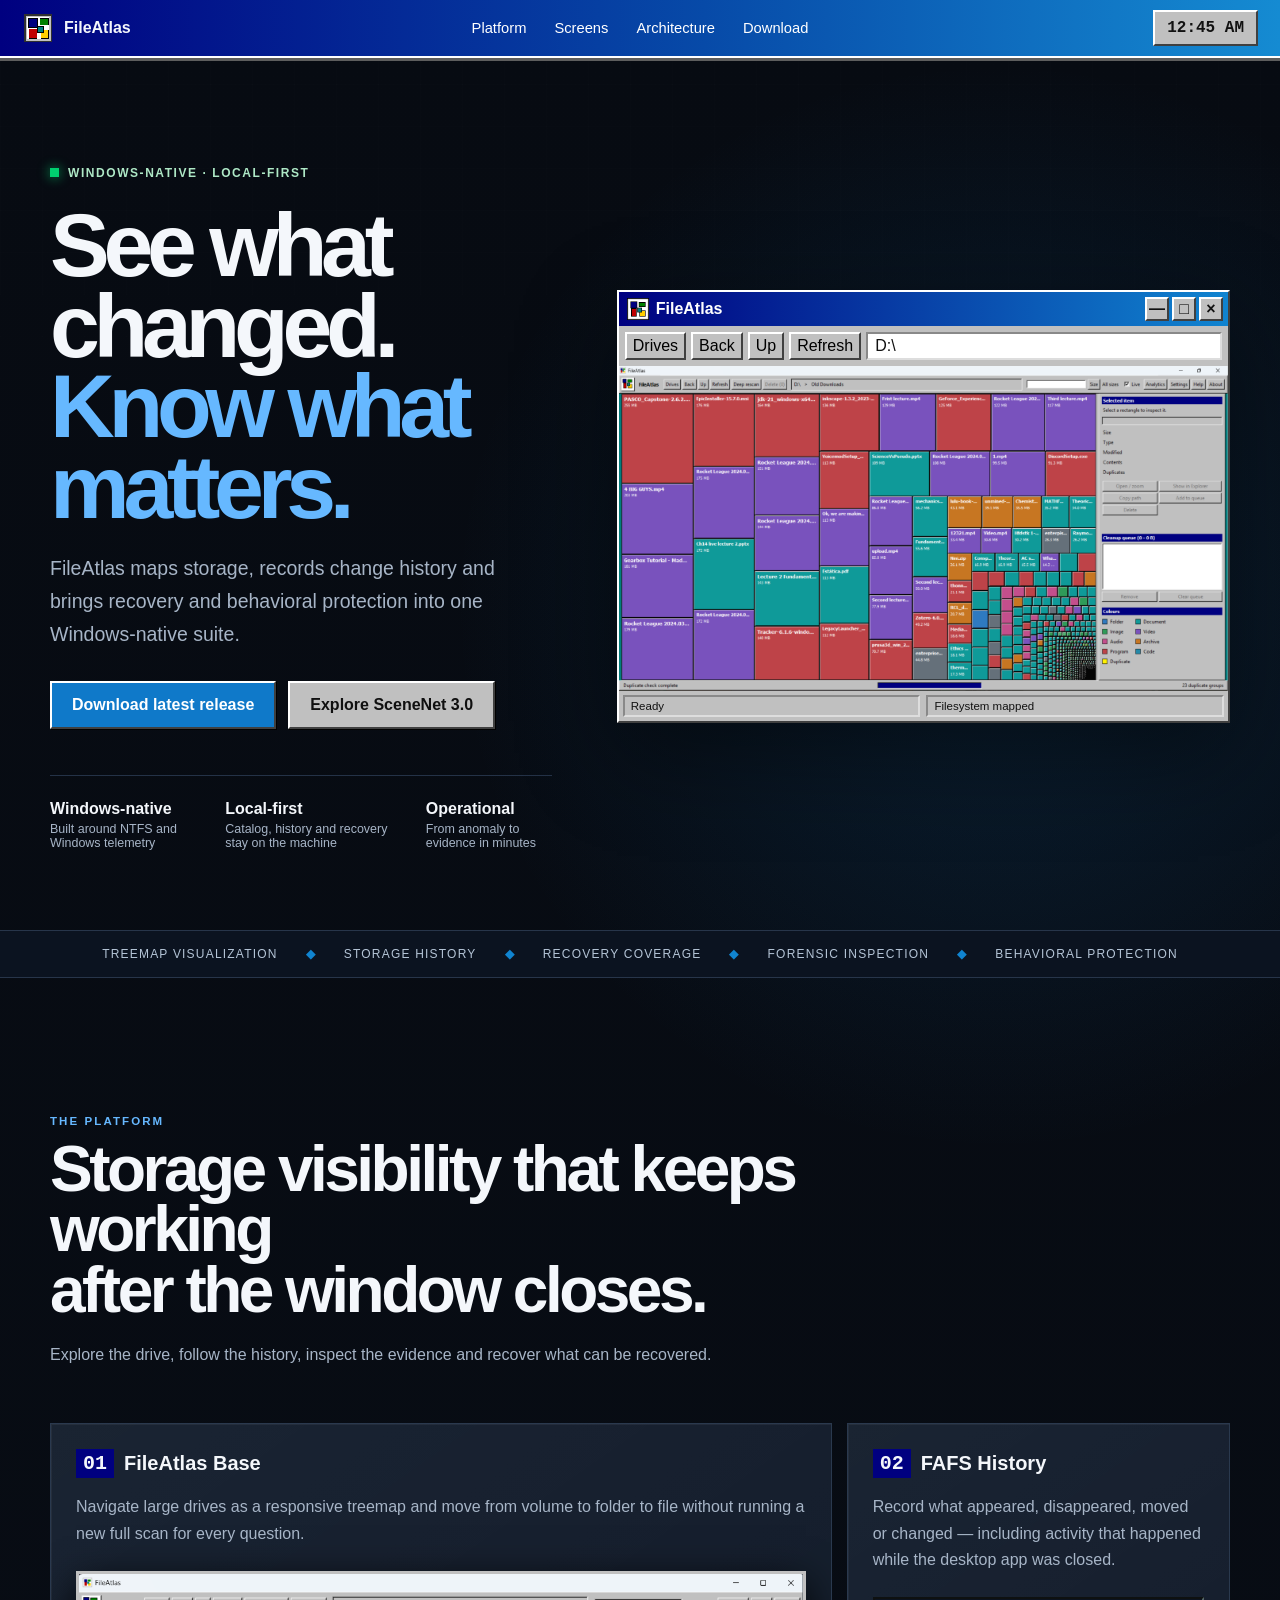
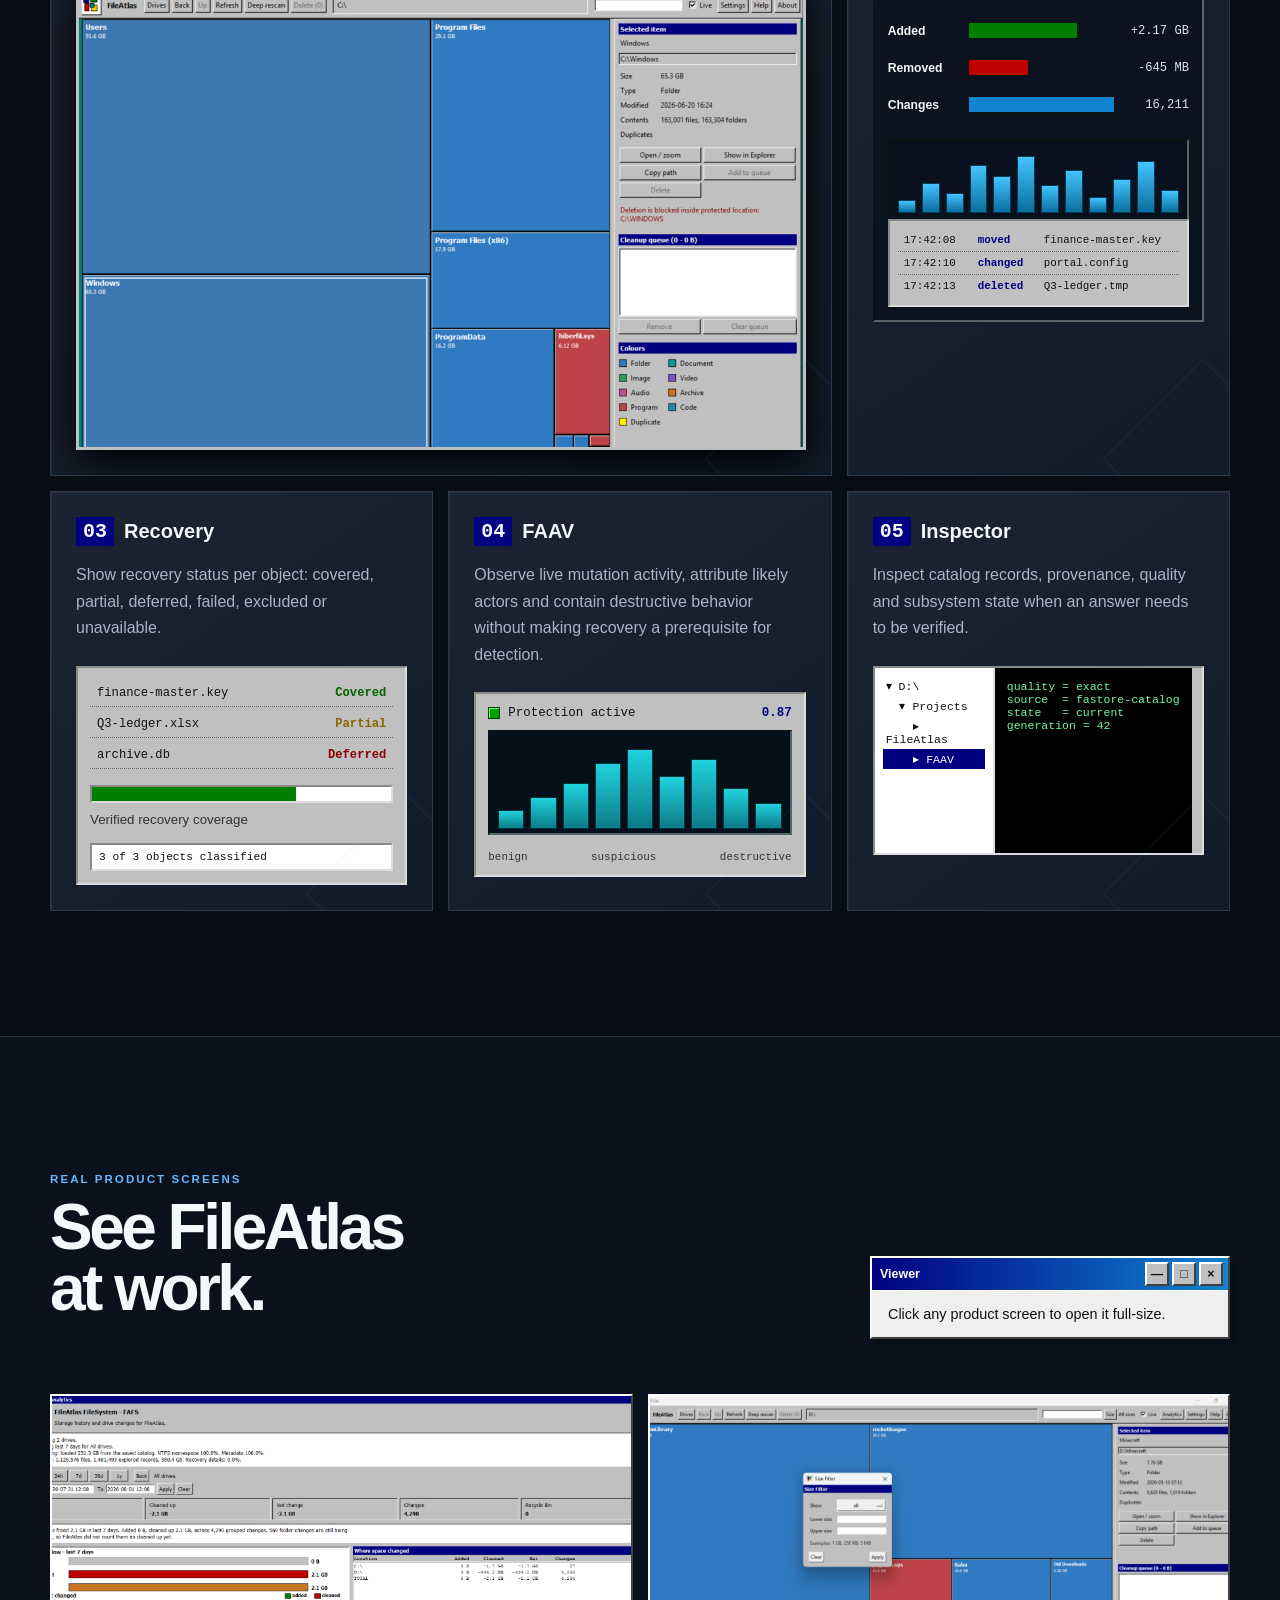
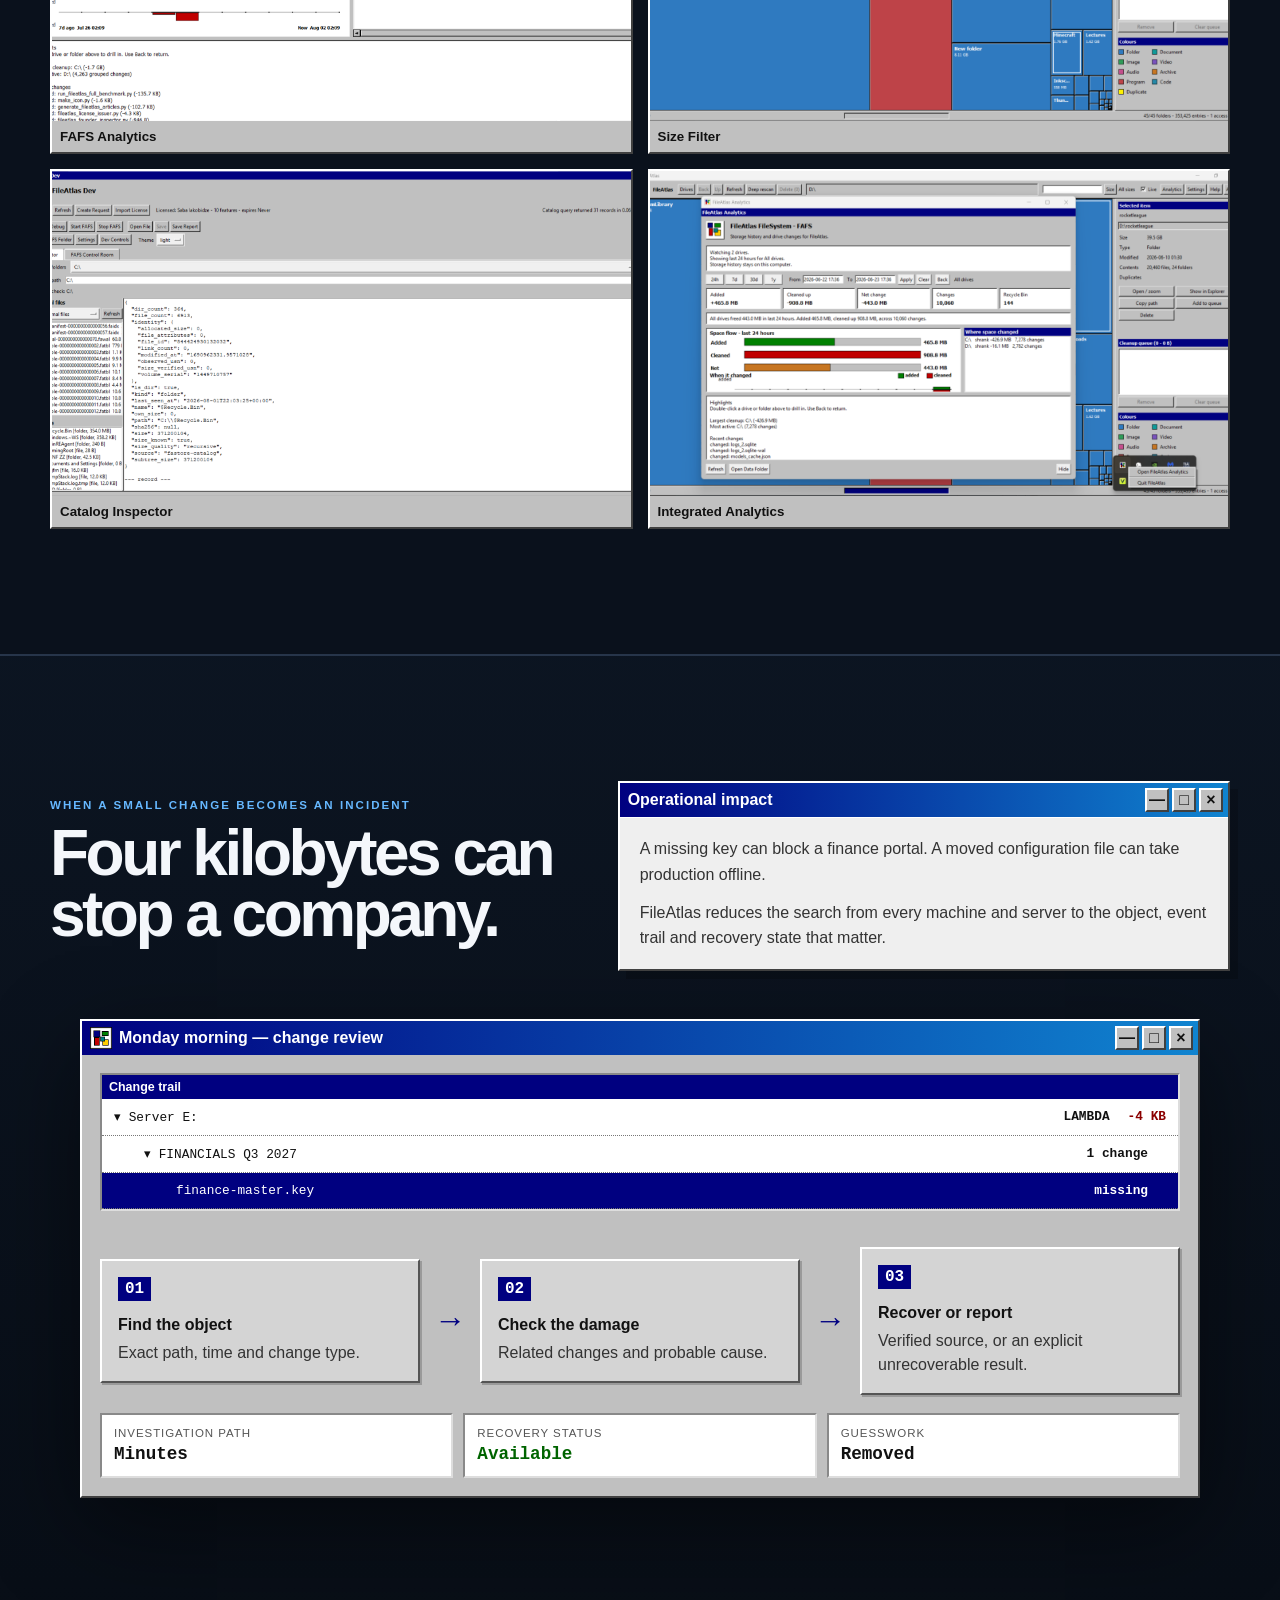
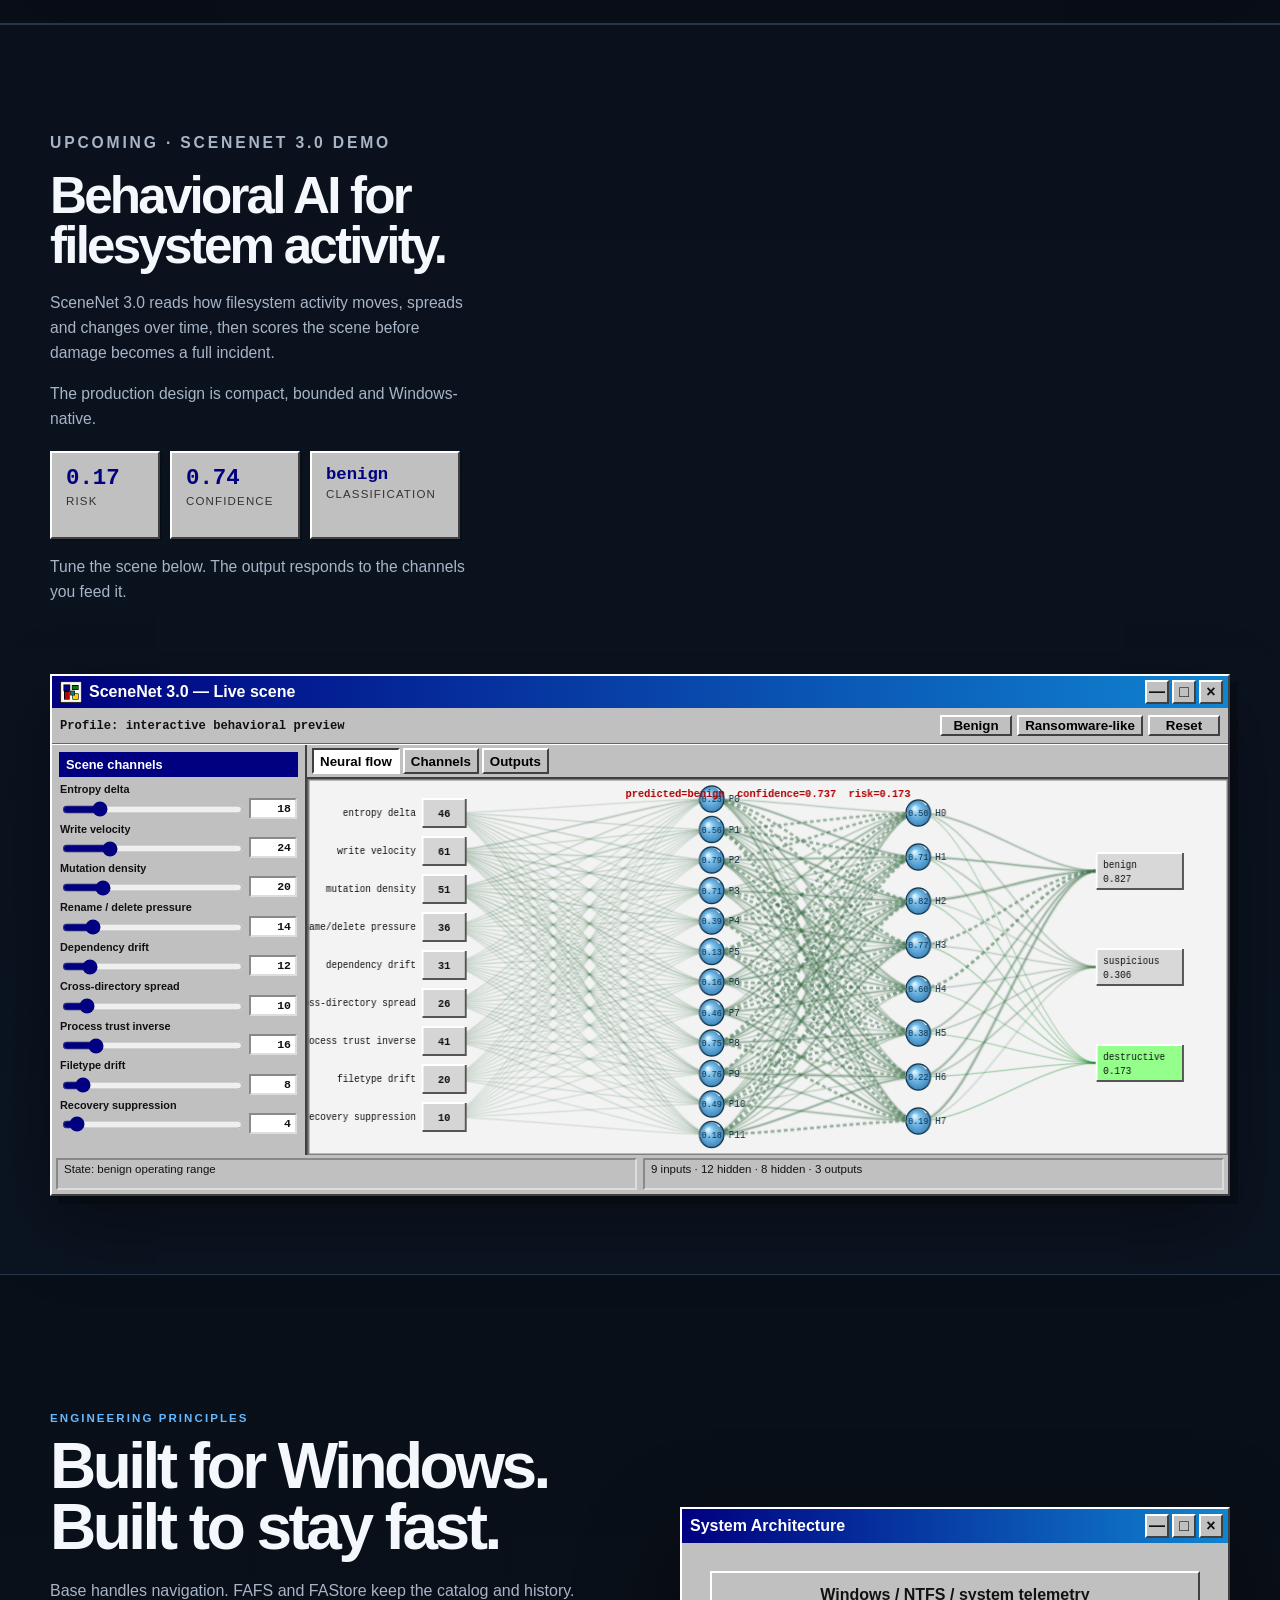
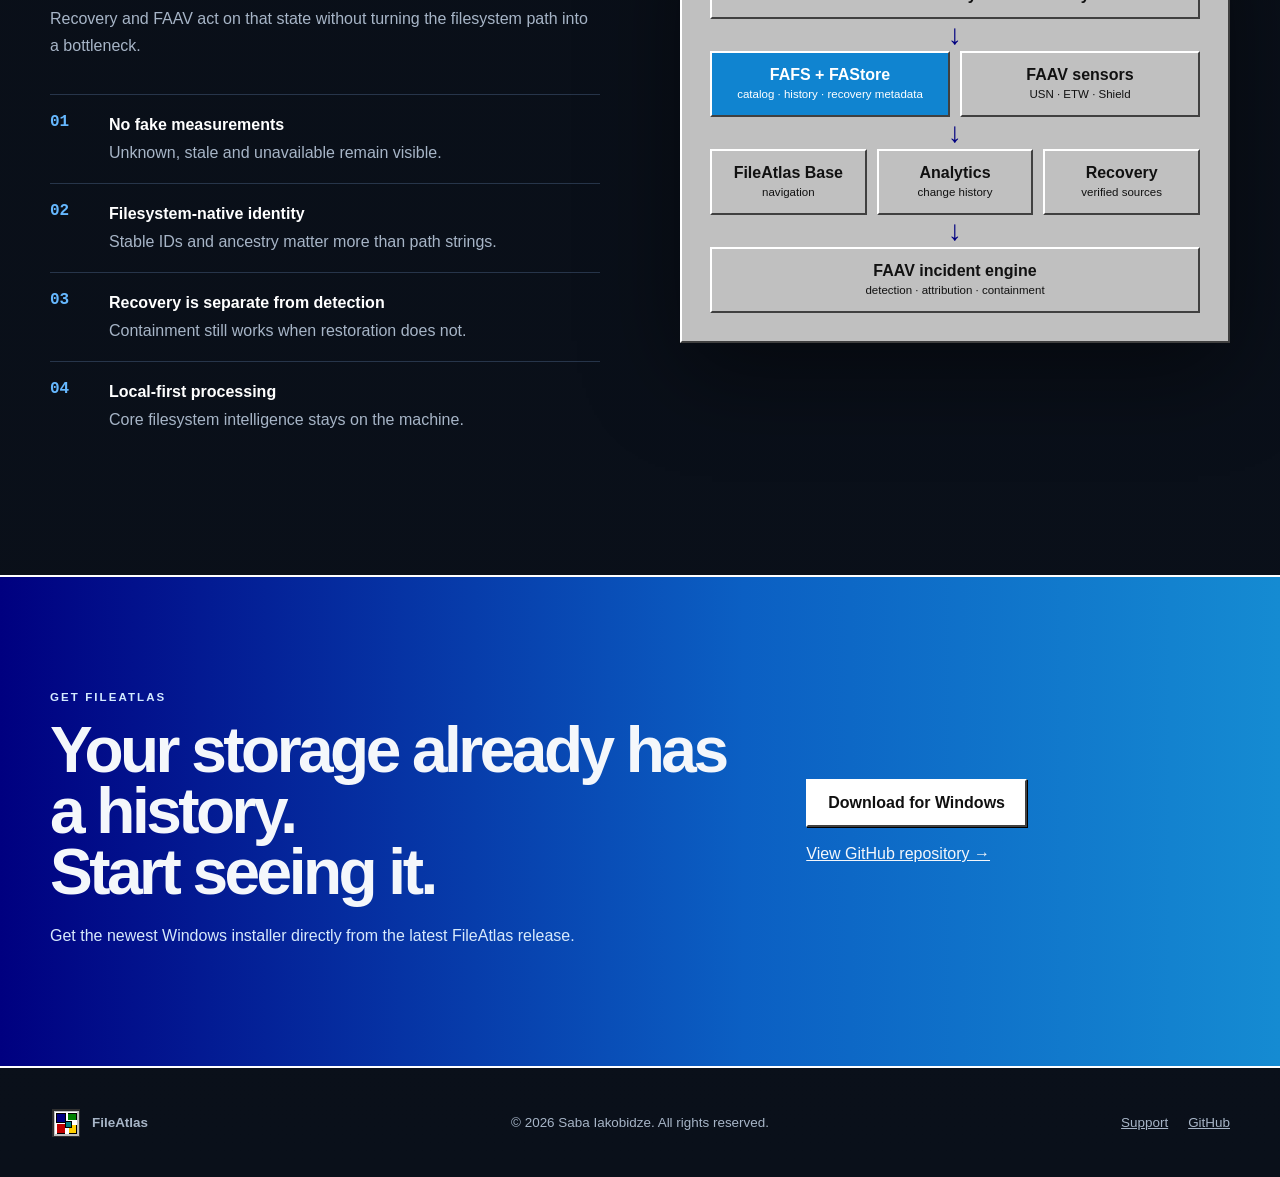
==== site/index.html @ fa9b9214 "Site" ====
<!doctype html>
<html lang="en">
<head>
  <meta charset="utf-8">
  <meta name="viewport" content="width=device-width, initial-scale=1">
  <meta name="theme-color" content="#000080">
  <meta name="description" content="FileAtlas — Windows-native filesystem intelligence, history, recovery and behavioral protection.">
  <meta property="og:title" content="FileAtlas">
  <meta property="og:description" content="See what changed. Find what matters. Recover with evidence.">
  <meta property="og:image" content="assets/treemap-main.png">
  <title>FileAtlas — Filesystem Intelligence for Windows</title>
  <link rel="icon" href="assets/fileatlas.ico">
  <link rel="stylesheet" href="styles.css">
  <script defer src="script.js"></script>
</head>
<body>
  <header class="desktop-bar">
    <a class="brand" href="#top">
      <img src="assets/fileatlas-logo.png" alt="">
      <span>FileAtlas</span>
    </a>
    <nav>
      <a href="#platform">Platform</a>
      <a href="#screens">Screens</a>
      <a href="#architecture">Architecture</a>
      <a href="#download">Download</a>
    </nav>
    <div class="clock" id="clock">--:--</div>
  </header>

  <main id="top">
    <section class="hero wrap">
      <div class="hero-copy">
        <div class="badge"><span></span> WINDOWS-NATIVE · LOCAL-FIRST</div>
        <h1>See what changed.<br><em>Know what matters.</em></h1>
        <p>
          FileAtlas maps storage, records change history and brings recovery and
          behavioral protection into one Windows-native suite.
        </p>
        <div class="actions">
          <a class="win-button primary" href="#" data-download-latest>Download latest release</a>
          <a class="win-button" href="#scenenet">Explore SceneNet 3.0</a>
        </div>
        <div class="spec-strip">
          <div><b>Windows-native</b><span>Built around NTFS and Windows telemetry</span></div>
          <div><b>Local-first</b><span>Catalog, history and recovery stay on the machine</span></div>
          <div><b>Operational</b><span>From anomaly to evidence in minutes</span></div>
        </div>
      </div>

      <div class="hero-window window">
        <div class="titlebar">
          <span><img src="assets/fileatlas-32.png" alt="">FileAtlas</span>
          <div class="controls"><i>—</i><i>□</i><i>×</i></div>
        </div>
        <div class="toolbar">
          <button>Drives</button><button>Back</button><button>Up</button><button>Refresh</button>
          <div class="address">D:\</div>
        </div>
        <img class="hero-image" src="assets/treemap-main.png" alt="FileAtlas treemap interface">
        <div class="statusbar"><span>Ready</span><span>Filesystem mapped</span></div>
      </div>
    </section>

    <section class="ticker">
      <span>Treemap visualization</span><b>◆</b><span>Storage history</span><b>◆</b>
      <span>Recovery coverage</span><b>◆</b><span>Forensic inspection</span><b>◆</b>
      <span>Behavioral protection</span>
    </section>
<section id="platform" class="section wrap reveal">
      <div class="section-head">
        <p class="eyebrow">THE PLATFORM</p>
        <h2>Storage visibility that keeps working<br>after the window closes.</h2>
        <p>Explore the drive, follow the history, inspect the evidence and recover what can be recovered.</p>
      </div>

      <div class="cards">
        <article class="card big">
          <div class="card-title"><span>01</span> FileAtlas Base</div>
          <p>Navigate large drives as a responsive treemap and move from volume to folder to file without running a new full scan for every question.</p>
          <img src="assets/treemap-system.png" alt="FileAtlas system drive treemap">
        </article>
        <article class="card">
          <div class="card-title"><span>02</span> FAFS History</div>
          <p>Record what appeared, disappeared, moved or changed — including activity that happened while the desktop app was closed.</p>
          <div class="history-visual">
            <div class="history-row"><b>Added</b><i class="green" style="width:72%"></i><span>+2.17 GB</span></div>
            <div class="history-row"><b>Removed</b><i class="red" style="width:38%"></i><span>-645 MB</span></div>
            <div class="history-row"><b>Changes</b><i class="blue" style="width:88%"></i><span>16,211</span></div>
            <div class="history-chart" aria-hidden="true">
              <i style="height:20%"></i><i style="height:48%"></i><i style="height:32%"></i>
              <i style="height:76%"></i><i style="height:58%"></i><i style="height:90%"></i>
              <i style="height:44%"></i><i style="height:68%"></i><i style="height:26%"></i>
              <i style="height:54%"></i><i style="height:82%"></i><i style="height:36%"></i>
            </div>
            <div class="history-events win-inset">
              <div><span>17:42:08</span><b>moved</b><em>finance-master.key</em></div>
              <div><span>17:42:10</span><b>changed</b><em>portal.config</em></div>
              <div><span>17:42:13</span><b>deleted</b><em>Q3-ledger.tmp</em></div>
            </div>
          </div>
        </article>
        <article class="card">
          <div class="card-title"><span>03</span> Recovery</div>
          <p>Show recovery status per object: covered, partial, deferred, failed, excluded or unavailable.</p>
          <div class="recovery-visual win-inset">
            <div class="recovery-file">
              <span>finance-master.key</span><b>Covered</b>
            </div>
            <div class="recovery-file">
              <span>Q3-ledger.xlsx</span><b class="partial">Partial</b>
            </div>
            <div class="recovery-file">
              <span>archive.db</span><b class="deferred">Deferred</b>
            </div>
            <div class="recovery-bar"><i style="width:68%"></i></div>
            <small>Verified recovery coverage</small>
          </div>
        </article>
        <article class="card">
          <div class="card-title"><span>04</span> FAAV</div>
          <p>Observe live mutation activity, attribute likely actors and contain destructive behavior without making recovery a prerequisite for detection.</p>
          <div class="faav-visual win-inset">
            <div class="faav-status"><i></i><span>Protection active</span><b>0.87</b></div>
            <div class="faav-wave">
              <i style="height:22%"></i><i style="height:38%"></i><i style="height:54%"></i>
              <i style="height:78%"></i><i style="height:94%"></i><i style="height:62%"></i>
              <i style="height:82%"></i><i style="height:48%"></i><i style="height:30%"></i>
            </div>
            <div class="faav-labels"><span>benign</span><span>suspicious</span><span>destructive</span></div>
          </div>
        </article>
        <article class="card">
          <div class="card-title"><span>05</span> Inspector</div>
          <p>Inspect catalog records, provenance, quality and subsystem state when an answer needs to be verified.</p>
          <div class="inspector-visual win-inset">
            <div class="inspector-tree">
              <span>▾ D:\</span>
              <span>&nbsp;&nbsp;▾ Projects</span>
              <span>&nbsp;&nbsp;&nbsp;&nbsp;▸ FileAtlas</span>
              <span class="selected">&nbsp;&nbsp;&nbsp;&nbsp;▸ FAAV</span>
            </div>
            <pre>quality = exact
source  = fastore-catalog
state   = current
generation = 42</pre>
          </div>
        </article>
      </div>
    </section>

    <section id="screens" class="section dark reveal">
      <div class="wrap">
        <div class="section-head split">
          <div>
            <p class="eyebrow">REAL PRODUCT SCREENS</p>
            <h2>See FileAtlas<br>at work.</h2>
          </div>
          <div class="screen-hint window">
            <div class="titlebar"><span>Viewer</span><div class="controls"><i>—</i><i>□</i><i>×</i></div></div>
            <div class="screen-hint-body">Click any product screen to open it full-size.</div>
          </div>
        </div>

        <div class="gallery">
          <button data-image="assets/analytics.png" data-caption="FAFS Analytics"><img src="assets/analytics.png" alt="FAFS Analytics"><span>FAFS Analytics</span></button>
          <button data-image="assets/size-filter.png" data-caption="Size Filter"><img src="assets/size-filter.png" alt="Size filter"><span>Size Filter</span></button>
          <button data-image="assets/inspector.png" data-caption="Catalog Inspector"><img src="assets/inspector.png" alt="Catalog Inspector"><span>Catalog Inspector</span></button>
          <button data-image="assets/analytics-overlay.png" data-caption="Integrated Analytics"><img src="assets/analytics-overlay.png" alt="Integrated Analytics"><span>Integrated Analytics</span></button>
        </div>
      </div>
    </section>



    <section id="why" class="section why-section reveal">
      <div class="wrap">
        <div class="why-head">
          <div>
            <p class="eyebrow">WHEN A SMALL CHANGE BECOMES AN INCIDENT</p>
            <h2>Four kilobytes can stop a company.</h2>
          </div>
          <div class="impact-note window">
            <div class="titlebar">
              <span>Operational impact</span>
              <div class="controls"><i>—</i><i>□</i><i>×</i></div>
            </div>
            <div class="impact-note-body">
              <p>A missing key can block a finance portal. A moved configuration file can take production offline.</p>
              <p>FileAtlas reduces the search from every machine and server to the object, event trail and recovery state that matter.</p>
            </div>
          </div>
        </div>

        <div class="incident-board window">
          <div class="titlebar">
            <span><img src="assets/fileatlas-32.png" alt="">Monday morning — change review</span>
            <div class="controls"><i>—</i><i>□</i><i>×</i></div>
          </div>

          <div class="incident-board-body">
            <div class="incident-tree win95-panel">
              <div class="panel-caption">Change trail</div>
              <div class="tree-entry"><span>▾ Server E:</span><b>LAMBDA</b><strong>-4 KB</strong></div>
              <div class="tree-entry indent"><span>▾ FINANCIALS Q3 2027</span><b>1 change</b></div>
              <div class="tree-entry indent2 selected"><span>finance-master.key</span><b>missing</b></div>
            </div>

            <div class="incident-route">
              <div class="route-step">
                <b>01</b>
                <span><strong>Find the object</strong>Exact path, time and change type.</span>
              </div>
              <div class="route-arrow">→</div>
              <div class="route-step">
                <b>02</b>
                <span><strong>Check the damage</strong>Related changes and probable cause.</span>
              </div>
              <div class="route-arrow">→</div>
              <div class="route-step">
                <b>03</b>
                <span><strong>Recover or report</strong>Verified source, or an explicit unrecoverable result.</span>
              </div>
            </div>

            <div class="incident-metrics">
              <div><span>Investigation path</span><strong>Minutes</strong></div>
              <div><span>Recovery status</span><strong class="ok">Available</strong></div>
              <div><span>Guesswork</span><strong>Removed</strong></div>
            </div>
          </div>
        </div>
      </div>
    </section>

    <section id="scenenet" class="section scenenet-section">
      <div class="wrap scenenet-grid reveal">
        <div class="scenenet-copy">
          <p class="eyebrow">UPCOMING · SCENENET 3.0 DEMO</p>
          <h2>Behavioral AI for filesystem activity.</h2>
          <p>
            SceneNet 3.0 reads how filesystem activity moves, spreads and changes
            over time, then scores the scene before damage becomes a full incident.
          </p>
          <p>
            The production design is compact, bounded and Windows-native.
          </p>
          <div class="scenenet-stats">
            <div><strong id="riskValue" class="fixed-readout">0.00</strong><span>risk</span></div>
            <div><strong id="confidenceValue" class="fixed-readout">0.00</strong><span>confidence</span></div>
            <div><strong id="classValue" class="fixed-readout class-readout">idle</strong><span>classification</span></div>
          </div>
          <p class="scenenet-hint">
            Tune the scene below. The output responds to the channels you feed it.
          </p>
        </div>

        <div class="scenenet-window window fixed-scenenet-window">
          <div class="titlebar">
            <span><img src="assets/fileatlas-32.png" alt="">SceneNet 3.0 — Live scene</span>
            <div class="controls"><i>—</i><i>□</i><i>×</i></div>
          </div>
          <div class="scenenet-toolbar">
            <span>Profile: interactive behavioral preview</span>
            <div class="toolbar-actions">
              <button id="presetBenign" type="button">Benign</button>
              <button id="presetRansom" type="button">Ransomware-like</button>
              <button id="resetScene" type="button">Reset</button>
            </div>
          </div>

          <div class="scenenet-console">
            <div class="channel-panel">
              <div class="channel-title">Scene channels</div>
              <label>Entropy delta
                <input id="entropyDelta" type="range" min="0" max="100" value="18">
                <output id="entropyDeltaOut">18</output>
              </label>
              <label>Write velocity
                <input id="writeVelocity" type="range" min="0" max="100" value="24">
                <output id="writeVelocityOut">24</output>
              </label>
              <label>Mutation density
                <input id="mutationDensity" type="range" min="0" max="100" value="20">
                <output id="mutationDensityOut">20</output>
              </label>
              <label>Rename / delete pressure
                <input id="renameDelete" type="range" min="0" max="100" value="14">
                <output id="renameDeleteOut">14</output>
              </label>
              <label>Dependency drift
                <input id="dependencyDrift" type="range" min="0" max="100" value="12">
                <output id="dependencyDriftOut">12</output>
              </label>
              <label>Cross-directory spread
                <input id="spread" type="range" min="0" max="100" value="10">
                <output id="spreadOut">10</output>
              </label>
              <label>Process trust inverse
                <input id="trustInverse" type="range" min="0" max="100" value="16">
                <output id="trustInverseOut">16</output>
              </label>
              <label>Filetype drift
                <input id="filetypeDrift" type="range" min="0" max="100" value="8">
                <output id="filetypeDriftOut">8</output>
              </label>
              <label>Recovery suppression
                <input id="recoveryPressure" type="range" min="0" max="100" value="4">
                <output id="recoveryPressureOut">4</output>
              </label>
            </div>

            <div class="network-panel">
              <div class="network-tabs">
                <button class="active" type="button">Neural flow</button>
                <button type="button">Channels</button>
                <button type="button">Outputs</button>
              </div>
              <canvas id="sceneCanvas" width="980" height="560" aria-label="Interactive SceneNet 3.0 behavioral AI preview"></canvas>
            </div>
          </div>

          <div class="statusbar">
            <span id="sceneStatus">Scene ready</span>
            <span id="sceneSummary">9 inputs · 12 hidden · 8 hidden · 3 outputs</span>
          </div>
        </div>
      </div>
    </section>

    <section id="architecture" class="section wrap reveal">
      <div class="arch">
        <div>
          <p class="eyebrow">ENGINEERING PRINCIPLES</p>
          <h2>Built for Windows.<br>Built to stay fast.</h2>
          <p class="lead">Base handles navigation. FAFS and FAStore keep the catalog and history. Recovery and FAAV act on that state without turning the filesystem path into a bottleneck.</p>
          <ul class="principles">
            <li><b>01</b><span><strong>No fake measurements</strong>Unknown, stale and unavailable remain visible.</span></li>
            <li><b>02</b><span><strong>Filesystem-native identity</strong>Stable IDs and ancestry matter more than path strings.</span></li>
            <li><b>03</b><span><strong>Recovery is separate from detection</strong>Containment still works when restoration does not.</span></li>
            <li><b>04</b><span><strong>Local-first processing</strong>Core filesystem intelligence stays on the machine.</span></li>
          </ul>
        </div>
        <div class="diagram window">
          <div class="titlebar"><span>System Architecture</span><div class="controls"><i>—</i><i>□</i><i>×</i></div></div>
          <div class="diagram-body">
            <div class="node">Windows / NTFS / system telemetry</div>
            <div class="arrow">↓</div>
            <div class="row">
              <div class="node core">FAFS + FAStore<br><small>catalog · history · recovery metadata</small></div>
              <div class="node">FAAV sensors<br><small>USN · ETW · Shield</small></div>
            </div>
            <div class="arrow">↓</div>
            <div class="row three">
              <div class="node">FileAtlas Base<br><small>navigation</small></div>
              <div class="node">Analytics<br><small>change history</small></div>
              <div class="node">Recovery<br><small>verified sources</small></div>
            </div>
            <div class="arrow">↓</div>
            <div class="node">FAAV incident engine<br><small>detection · attribution · containment</small></div>
          </div>
        </div>
      </div>
    </section>

    <section id="download" class="download reveal">
      <div class="wrap download-inner">
        <div>
          <p class="eyebrow">GET FILEATLAS</p>
          <h2>Your storage already has a history.<br>Start seeing it.</h2>
          <p>Get the newest Windows installer directly from the latest FileAtlas release.</p>
        </div>
        <div class="download-actions">
          <a class="win-button light" href="#" data-download-latest>Download for Windows</a>
          <a href="https://github.com/File-Maker/FileAtlas">View GitHub repository →</a>
        </div>
      </div>
    </section>
  </main>

  <footer class="footer wrap">
    <a class="brand" href="#top"><img src="assets/fileatlas-logo.png" alt=""><span>FileAtlas</span></a>
    <p>© 2026 Saba Iakobidze. All rights reserved.</p>
    <div><a href="mailto:iakobidzesab@gmail.com">Support</a><a href="https://github.com/File-Maker/FileAtlas">GitHub</a></div>
  </footer>

  <dialog id="lightbox">
    <div class="titlebar"><span id="lightbox-title">Preview</span><button id="close">×</button></div>
    <img id="lightbox-image" src="" alt="">
  </dialog>
</body>
</html>
---- site/styles.css ----
:root{
  --navy:#000080;
  --blue:#0b5fc3;
  --blue2:#158bd2;
  --silver:#c0c0c0;
  --light:#ffffff;
  --dark:#070b12;
  --panel:#101827;
  --line:#29384d;
  --text:#f4f7fb;
  --muted:#a7b5c7;
  --green:#00a000;
  --red:#c00000;
  --yellow:#ffd000;
  --wrap:min(1180px,calc(100% - 36px));
}
*{box-sizing:border-box}
html{scroll-behavior:smooth}
body{
  margin:0;
  min-width:320px;
  color:var(--text);
  font-family:"Segoe UI",Tahoma,sans-serif;
  background:
    radial-gradient(circle at 78% 8%,rgba(22,130,209,.17),transparent 34rem),
    linear-gradient(180deg,#070b12 0%,#0a101a 100%);
}
body:before{
  content:"";
  position:fixed;
  inset:0;
  z-index:-1;
  background:
    linear-gradient(rgba(255,255,255,.018) 1px,transparent 1px),
    linear-gradient(90deg,rgba(255,255,255,.018) 1px,transparent 1px);
  background-size:42px 42px;
  mask-image:linear-gradient(to bottom,rgba(0,0,0,.55),transparent 72%);
}
a{color:inherit}
.wrap{width:var(--wrap);margin:auto}
.desktop-bar{
  position:sticky;top:0;z-index:40;height:58px;
  display:grid;grid-template-columns:1fr auto 1fr;align-items:center;
  padding:0 22px;
  background:linear-gradient(90deg,#000080 0%,#074aa8 55%,#158bd2 100%);
  border-bottom:2px solid #fff;
  box-shadow:0 3px 0 #5d5d5d;
}
.brand{display:flex;align-items:center;gap:10px;width:max-content;text-decoration:none;font-weight:800}
.brand img{width:32px;height:32px;image-rendering:pixelated}
.desktop-bar nav{display:flex;gap:28px}
.desktop-bar nav a{text-decoration:none;font-size:.92rem;color:#fff}
.desktop-bar nav a:hover{text-decoration:underline}
.clock{
  justify-self:end;padding:7px 12px;background:#c0c0c0;color:#111;
  border:2px solid;border-color:#fff #404040 #404040 #fff;
  font-family:"Courier New",monospace;font-weight:bold
}
.hero{
  min-height:790px;padding:105px 0 80px;
  display:grid;grid-template-columns:.9fr 1.1fr;gap:65px;align-items:center
}
.badge{
  display:inline-flex;align-items:center;gap:9px;color:#aee8c6;
  font-size:.75rem;font-weight:800;letter-spacing:.13em
}
.badge span{width:9px;height:9px;background:#00d06f;box-shadow:0 0 12px rgba(0,208,111,.8)}
h1{font-size:clamp(4rem,7vw,7.4rem);line-height:.9;letter-spacing:-.07em;margin:24px 0}
.hero h1 em{font-style:normal;color:#66b8ff}
.hero-copy>p{max-width:660px;color:var(--muted);font-size:1.22rem;line-height:1.7}
.actions{display:flex;gap:12px;flex-wrap:wrap;margin-top:30px}
.win-button{
  display:inline-flex;align-items:center;justify-content:center;min-height:48px;padding:0 20px;
  background:#c0c0c0;color:#101010;text-decoration:none;font-weight:800;
  border:2px solid;border-color:#fff #404040 #404040 #fff;box-shadow:1px 1px 0 #000
}
.win-button:active{border-color:#404040 #fff #fff #404040;transform:translate(1px,1px)}
.win-button.primary{background:#0f79c9;color:white}
.spec-strip{display:flex;gap:32px;margin-top:46px;padding-top:24px;border-top:1px solid #243247}
.spec-strip div{display:grid;gap:4px}
.spec-strip span{font-size:.78rem;color:var(--muted)}
.window{background:#c0c0c0;border:2px solid;border-color:#fff #404040 #404040 #fff;box-shadow:0 30px 90px rgba(0,0,0,.45)}
.titlebar{
  min-height:34px;padding:4px 5px 4px 8px;background:linear-gradient(90deg,#000080,#1084d0);
  display:flex;align-items:center;justify-content:space-between;font-weight:800;color:#fff
}
.titlebar span{display:flex;align-items:center;gap:7px}.titlebar img{width:22px;height:22px}
.controls{display:flex;gap:3px}.controls i,.titlebar button{
  width:24px;height:24px;display:grid;place-items:center;background:#c0c0c0;color:#111;
  border:2px solid;border-color:#fff #404040 #404040 #fff;font-style:normal
}
.toolbar{display:flex;gap:5px;padding:6px;background:#c0c0c0}
.toolbar button{font:inherit;background:#c0c0c0;border:2px solid;border-color:#fff #404040 #404040 #fff}
.address{flex:1;background:#fff;color:#111;padding:3px 7px;border:2px inset #ddd}
.hero-image{width:100%;display:block}.statusbar{display:flex;gap:6px;padding:4px}
.statusbar span{flex:1;color:#111;padding:3px 6px;border:2px inset #ddd;font-size:.72rem}
.ticker{
  padding:16px;display:flex;justify-content:center;gap:28px;flex-wrap:wrap;
  background:#0b1320;border-block:1px solid #27354a;color:#b5c5d7;
  text-transform:uppercase;font-size:.75rem;letter-spacing:.1em
}
.ticker b{color:#1084d0}
.section{padding:125px 0}
.section-head{max-width:780px;margin-bottom:55px}
.eyebrow{color:#66b8ff;font-size:.72rem;font-weight:900;letter-spacing:.18em}
.section h2,.download h2,.scenenet-section h2{font-size:clamp(2.8rem,5vw,5rem);line-height:.95;letter-spacing:-.055em;margin:12px 0 20px}
.section-head>p:last-child,.lead,.download p,.scenenet-copy>p{color:var(--muted);line-height:1.7}
.cards{display:grid;grid-template-columns:repeat(3,1fr);gap:15px}
.card{
  min-height:300px;padding:25px;
  background:linear-gradient(145deg,rgba(255,255,255,.04),transparent),#111b2a;
  border:1px solid #2a394e;box-shadow:inset 1px 1px 0 rgba(255,255,255,.05)
}
.card.big{grid-column:span 2;min-height:460px}
.card.big img{width:100%;display:block;margin-top:24px;border:3px solid #c0c0c0;box-shadow:0 14px 40px #000}
.card-title{display:flex;gap:10px;align-items:center;font-size:1.25rem;font-weight:900}
.card-title span{background:#000080;padding:3px 7px;font-family:"Courier New",monospace}
.card p{color:var(--muted);line-height:1.65}
.meter{height:22px;margin-top:22px;background:#c0c0c0;border:2px inset #ddd}.meter i{display:block;height:100%;background:#008000}
.meter.red i{background:#c00000}.leds{display:flex;gap:8px;margin-top:28px}
.leds i{width:20px;height:20px;background:#00a000;border:2px solid;border-color:#fff #404040 #404040 #fff}
.leds i:nth-child(4){background:#ffd000}.leds i:nth-child(5){background:#c00000}
.signal-grid{height:105px;margin-top:24px;background:repeating-linear-gradient(90deg,#0a8090 0 18px,transparent 18px 25px),repeating-linear-gradient(0deg,rgba(255,255,255,.14) 0 1px,transparent 1px 25px);border:1px solid #3d6179}
.card pre{padding:16px;background:#02060a;color:#71f6a5;border:2px inset #555}
.dark{background:#0a111c;border-block:1px solid #27354a}
.split{max-width:none;display:grid;grid-template-columns:1.2fr .8fr;gap:70px;align-items:end}
.gallery{display:grid;grid-template-columns:repeat(2,1fr);gap:15px}
.gallery button{padding:0;background:#c0c0c0;border:2px solid;border-color:#fff #404040 #404040 #fff;cursor:pointer;text-align:left}
.gallery img{width:100%;display:block;aspect-ratio:16/9;object-fit:cover}
.gallery span{display:block;padding:8px;color:#111;font-weight:800}
.scenenet-section{padding:130px 0;background:linear-gradient(180deg,#0a111c,#0b1421);border-block:1px solid #27354a}
.scenenet-grid{display:grid;grid-template-columns:.72fr 1.28fr;gap:70px;align-items:center}
.scenenet-copy h2{max-width:570px}
.scenenet-stats{display:grid;grid-template-columns:repeat(3,1fr);gap:10px;margin:30px 0}
.scenenet-stats div{padding:14px;background:#101827;border:1px solid #2d4057}
.scenenet-stats strong{display:block;font:700 1.4rem "Courier New",monospace;color:#7ec8ff}
.scenenet-stats span{font-size:.72rem;color:var(--muted);text-transform:uppercase;letter-spacing:.1em}
.scenenet-hint{font-size:.85rem}
.scenenet-toolbar{display:flex;justify-content:space-between;align-items:center;padding:6px 8px;color:#111;background:#c0c0c0;border-bottom:1px solid #666;font:700 .76rem "Courier New",monospace}
.scenenet-toolbar button{background:#c0c0c0;border:2px solid;border-color:#fff #404040 #404040 #fff}
#sceneCanvas{display:block;width:100%;height:auto;background:#07111c;cursor:crosshair}
.arch{display:grid;grid-template-columns:1fr 1fr;gap:80px;align-items:center}
.principles{list-style:none;padding:0;margin:35px 0 0}.principles li{display:grid;grid-template-columns:44px 1fr;gap:15px;padding:18px 0;border-top:1px solid #27354a}
.principles b{color:#66b8ff;font-family:"Courier New",monospace}.principles span{color:var(--muted);line-height:1.5}
.principles strong{display:block;color:#fff;margin-bottom:4px}
.diagram-body{padding:28px;color:#111}.node{padding:13px;text-align:center;background:#c0c0c0;border:2px solid;border-color:#fff #404040 #404040 #fff;font-weight:800}
.node.core{background:#1084d0;color:#fff}.node small{font-size:.72rem;font-weight:normal}
.row{display:grid;grid-template-columns:1fr 1fr;gap:10px}.row.three{grid-template-columns:repeat(3,1fr)}
.arrow{text-align:center;font-size:28px;color:#000080}
.download{padding:100px 0;background:linear-gradient(90deg,#000080 0%,#0b5fc3 58%,#158bd2 100%);border-block:2px solid #fff}
.download-inner{display:grid;grid-template-columns:1.25fr .75fr;gap:50px;align-items:center}
.download .eyebrow{color:#d4ebff}.download p{color:#d7e9fb}.download-actions{display:grid;gap:18px;justify-items:start}
.win-button.light{background:#fff}.footer{padding:34px 0;display:grid;grid-template-columns:1fr auto 1fr;align-items:center;color:var(--muted);font-size:.84rem}
.footer div{justify-self:end;display:flex;gap:20px}
.reveal{opacity:0;transform:translateY(42px);transition:opacity .7s ease,transform .7s ease}
.reveal.is-visible{opacity:1;transform:none}
dialog{width:min(1100px,94vw);padding:0;background:#c0c0c0;border:2px solid;border-color:#fff #404040 #404040 #fff;box-shadow:0 35px 100px #000}
dialog::backdrop{background:rgba(0,0,0,.82)}dialog>img{width:100%;max-height:78vh;object-fit:contain;background:#111}#close{cursor:pointer}
@media(max-width:900px){
  .desktop-bar{grid-template-columns:1fr auto}.desktop-bar nav{display:none}
  .hero{grid-template-columns:1fr;padding-top:80px}.cards{grid-template-columns:1fr 1fr}
  .card.big{grid-column:1/-1}.arch,.download-inner,.scenenet-grid{grid-template-columns:1fr}
  .split{grid-template-columns:1fr}.footer{grid-template-columns:1fr;text-align:center;justify-items:center;gap:18px}.footer div{justify-self:center}
}
@media(max-width:620px){
  .hero h1{font-size:3.7rem}.spec-strip{flex-direction:column;gap:14px}
  .cards,.gallery,.scenenet-stats{grid-template-columns:1fr}.card.big{grid-column:auto}
  .row,.row.three{grid-template-columns:1fr}.desktop-bar{padding:0 12px}.clock{display:none}
}

/* SceneNet preview: intentionally closer to a Win95 engineering console than a modern dashboard. */
.scenenet-window{box-shadow:10px 12px 0 rgba(0,0,0,.22),0 28px 70px rgba(0,0,0,.35)}
.scenenet-console{
  display:grid;
  grid-template-columns:240px 1fr;
  gap:0;
  background:#c0c0c0;
  border-top:1px solid #fff;
}
.channel-panel{
  padding:10px;
  background:#c0c0c0;
  border-right:2px solid;
  border-color:#fff #404040 #404040 #fff;
  color:#111;
}
.channel-panel label{
  display:grid;
  grid-template-columns:1fr auto;
  gap:5px 8px;
  margin-bottom:13px;
  font:700 .76rem "MS Sans Serif","Segoe UI",sans-serif;
}
.channel-panel input[type="range"]{
  grid-column:1/3;
  width:100%;
  accent-color:#000080;
}
.channel-panel output{
  min-width:34px;
  padding:2px 4px;
  text-align:right;
  background:#fff;
  border:2px inset #ddd;
  font:700 .72rem "Courier New",monospace;
}
.channel-panel button{
  width:100%;
  padding:7px 8px;
  background:#c0c0c0;
  border:2px solid;
  border-color:#fff #404040 #404040 #fff;
  font-weight:700;
}
.channel-panel button:active{border-color:#404040 #fff #fff #404040}
#sceneCanvas{
  min-height:520px;
  background:#06101a;
  border-left:1px solid #606060;
}
.scenenet-stats div{
  background:#c0c0c0;
  color:#111;
  border:2px solid;
  border-color:#fff #404040 #404040 #fff;
  box-shadow:2px 2px 0 rgba(0,0,0,.25);
}
.scenenet-stats strong{color:#000080}
.scenenet-stats span{color:#333}
.win-inset{border:2px inset #ddd;background:#c0c0c0;color:#111}
.history-visual{margin-top:24px;padding:13px;background:#0b1320;border:2px inset #566}
.history-row{display:grid;grid-template-columns:70px 1fr auto;gap:10px;align-items:center;margin:10px 0}
.history-row b,.history-row span{font-size:.76rem}.history-row span{color:#d8e4f0;font-family:"Courier New",monospace}
.history-row i{display:block;height:17px;background:#888;border:1px solid #111}
.history-row i.green{background:#008000}.history-row i.red{background:#c00000}.history-row i.blue{background:#1084d0}
.history-ticks{display:grid;grid-template-columns:repeat(6,1fr);gap:10px;margin-top:16px}
.history-ticks span{height:6px;background:#3a4b60;border-top:1px solid #71839a}
.recovery-visual{margin-top:24px;padding:12px}
.recovery-file{display:flex;justify-content:space-between;gap:12px;padding:6px 7px;border-bottom:1px dotted #666;font:.76rem "Courier New",monospace}
.recovery-file b{color:#006400}.recovery-file b.partial{color:#8a6500}.recovery-file b.deferred{color:#8b0000}
.recovery-bar{height:18px;margin-top:12px;border:2px inset #ddd;background:#fff}.recovery-bar i{display:block;height:100%;background:#008000}
.recovery-visual small{display:block;margin-top:5px;color:#333}
.faav-visual{margin-top:24px;padding:12px}
.faav-status{display:grid;grid-template-columns:auto 1fr auto;gap:8px;align-items:center;font:.78rem "Courier New",monospace}
.faav-status i{width:12px;height:12px;background:#00a000;border:1px solid #003b00;box-shadow:inset 1px 1px #6cff6c}
.faav-status b{color:#000080}
.faav-wave{height:105px;display:flex;align-items:flex-end;gap:6px;padding:12px 8px 4px;margin-top:10px;background:#06101a;border:2px inset #566}
.faav-wave i{flex:1;background:linear-gradient(#21d2df,#0b7c88);border:1px solid #033}
.faav-labels{display:flex;justify-content:space-between;margin-top:6px;font:.68rem "Courier New",monospace;color:#333}
.inspector-visual{display:grid;grid-template-columns:.92fr 1.08fr;margin-top:24px;min-height:150px}
.inspector-tree{padding:8px;background:#fff;border-right:2px inset #ddd;font:.72rem "Courier New",monospace}
.inspector-tree span{display:block;padding:3px}.inspector-tree .selected{background:#000080;color:#fff}
.inspector-visual pre{margin:0;padding:12px;background:#000;color:#71f6a5;border:0;font-size:.72rem}
@media(max-width:900px){.scenenet-console{grid-template-columns:1fr}.channel-panel{border-right:0;border-bottom:2px solid #404040}}

/* --- VC story section --- */
.why-section{
  background:
    linear-gradient(180deg,rgba(12,21,34,.98),rgba(8,14,23,.98));
  border-block:1px solid #27354a;
}
.why-head{
  display:grid;
  grid-template-columns:1.08fr .92fr;
  gap:70px;
  align-items:end;
  margin-bottom:48px;
}
.why-head>p{color:var(--muted);line-height:1.8;font-size:1.08rem}
.incident-board{max-width:1120px;margin:auto}
.incident-board-body{padding:18px;background:#c0c0c0;color:#111}
.win95-panel{border:2px inset #ddd;background:#fff}
.panel-caption{
  padding:5px 7px;background:#000080;color:#fff;
  font:700 .78rem "MS Sans Serif","Segoe UI",sans-serif
}
.incident-tree{margin-bottom:18px}
.tree-entry{
  display:grid;grid-template-columns:1fr auto auto;gap:18px;
  padding:10px 12px;border-bottom:1px dotted #777;
  font:.8rem "Courier New",monospace
}
.tree-entry strong{color:#8b0000}
.tree-entry.indent{padding-left:42px}
.tree-entry.indent2{padding-left:74px}
.tree-entry.selected{background:#000080;color:#fff}
.tree-entry.selected strong{color:#fff}
.incident-route{
  display:grid;
  grid-template-columns:1fr auto 1fr auto 1fr;
  gap:14px;align-items:center;
  padding:18px 0
}
.route-step{
  min-height:120px;padding:16px;
  background:#d4d4d4;border:2px solid;border-color:#fff #555 #555 #fff;
  box-shadow:2px 2px 0 rgba(0,0,0,.2)
}
.route-step>b{
  display:inline-block;padding:3px 7px;margin-bottom:12px;
  background:#000080;color:#fff;font-family:"Courier New",monospace
}
.route-step span{display:block;color:#333;line-height:1.5}
.route-step strong{display:block;color:#111;margin-bottom:4px}
.route-arrow{font-size:2rem;color:#000080;font-weight:900}
.incident-metrics{
  display:grid;grid-template-columns:repeat(3,1fr);gap:10px
}
.incident-metrics div{
  padding:12px;background:#fff;border:2px inset #ddd
}
.incident-metrics span{display:block;font-size:.72rem;color:#555;text-transform:uppercase;letter-spacing:.08em}
.incident-metrics strong{display:block;margin-top:5px;font:700 1.1rem "Courier New",monospace}
.incident-metrics .ok{color:#006400}

/* --- SceneNet Win95 console --- */
.scenenet-window{
  box-shadow:8px 8px 0 rgba(0,0,0,.25),0 28px 70px rgba(0,0,0,.35)
}
.scenenet-toolbar{
  display:flex;justify-content:space-between;align-items:center;
  gap:14px;padding:6px 8px;color:#111;background:#c0c0c0;
  border-bottom:1px solid #666;font:700 .76rem "Courier New",monospace
}
.toolbar-actions{display:flex;gap:5px}
.scenenet-toolbar button,
.network-tabs button{
  background:#c0c0c0;border:2px solid;
  border-color:#fff #404040 #404040 #fff;
  font-weight:700
}
.scenenet-toolbar button:active,
.network-tabs button:active,
.scenenet-toolbar button.is-pressed{
  border-color:#404040 #fff #fff #404040;
  padding-top:3px;padding-left:7px
}
.scenenet-console{
  display:grid;grid-template-columns:285px 1fr;
  min-height:560px;background:#c0c0c0
}
.channel-panel{
  padding:10px;background:#c0c0c0;color:#111;
  border-right:2px solid;border-color:#fff #404040 #404040 #fff
}
.channel-title{
  margin:-2px -2px 10px;padding:5px 7px;background:#000080;color:#fff;
  font:700 .8rem "MS Sans Serif","Segoe UI",sans-serif
}
.channel-panel label{
  display:grid;grid-template-columns:1fr 48px;gap:4px 8px;
  margin-bottom:9px;
  font:700 .71rem "MS Sans Serif","Segoe UI",sans-serif
}
.channel-panel input[type="range"]{
  grid-column:1/2;width:100%;accent-color:#000080
}
.channel-panel output{
  grid-column:2/3;grid-row:1/3;align-self:end;
  min-width:42px;padding:3px 4px;text-align:right;
  background:#fff;border:2px inset #ddd;
  font:700 .72rem "Courier New",monospace
}
.network-panel{display:grid;grid-template-rows:auto 1fr;background:#06101a}
.network-tabs{
  display:flex;gap:3px;padding:5px;background:#c0c0c0;border-bottom:2px solid #404040
}
.network-tabs button.active{
  background:#fff;border-color:#404040 #fff #fff #404040
}
#sceneCanvas{
  width:100%;height:100%;min-height:520px;display:block;
  background:#06101a;cursor:crosshair
}
.scenenet-stats div{
  background:#c0c0c0;color:#111;border:2px solid;
  border-color:#fff #404040 #404040 #fff;
  box-shadow:2px 2px 0 rgba(0,0,0,.25)
}
.scenenet-stats strong{color:#000080}
.scenenet-stats span{color:#333}

/* --- Fill the feature cards without clutter --- */
.card{position:relative;overflow:hidden}
.card:after{
  content:"";position:absolute;inset:auto -45px -55px auto;
  width:140px;height:140px;border:1px solid rgba(126,200,255,.08);
  transform:rotate(45deg)
}
.history-visual,.recovery-visual,.faav-visual,.inspector-visual{
  min-height:185px
}
.history-visual{
  display:grid;align-content:center
}
.history-ticks{
  align-self:end
}
.recovery-visual{
  display:grid;align-content:start;gap:4px
}
.recovery-visual:after{
  content:"3 of 3 objects classified";
  display:block;margin-top:12px;padding:6px 7px;
  background:#fff;border:2px inset #ddd;
  font:.7rem "Courier New",monospace
}
.faav-visual{display:grid;grid-template-rows:auto 1fr auto}
.inspector-visual{min-height:185px}
.inspector-tree{min-height:185px}

@media(max-width:900px){
  .why-head{grid-template-columns:1fr}
  .incident-route{grid-template-columns:1fr}
  .route-arrow{transform:rotate(90deg);justify-self:center}
  .scenenet-console{grid-template-columns:1fr}
  .channel-panel{border-right:0;border-bottom:2px solid #404040}
}
@media(max-width:620px){
  .incident-metrics{grid-template-columns:1fr}
}

/* Refined layout and Win95 presentation */
.why-head{
  grid-template-columns:.92fr 1.08fr;
  gap:46px;
  align-items:center;
}
.why-head h2{max-width:720px}
.impact-note{margin:0;box-shadow:8px 8px 0 rgba(0,0,0,.2)}
.impact-note-body{
  background:#efefef;color:#111;padding:18px 20px;
  border-top:1px solid #fff;
}
.impact-note-body p{
  margin:0 0 12px;line-height:1.6;color:#333
}
.impact-note-body p:last-child{margin-bottom:0}

.screen-hint{
  width:min(360px,100%);
  justify-self:end;
  box-shadow:6px 6px 0 rgba(0,0,0,.2)
}
.screen-hint .titlebar{min-height:28px;font-size:.78rem}
.screen-hint-body{
  padding:15px 16px;background:#efefef;color:#111;
  border-top:1px solid #fff;font-size:.9rem
}

.scenenet-section{padding:92px 0}
.scenenet-grid{
  grid-template-columns:.62fr 1.38fr;
  gap:44px;
  align-items:start
}
.scenenet-copy h2{font-size:clamp(2.8rem,4.3vw,4.8rem)}
.scenenet-copy>p{font-size:1rem;line-height:1.65}
.scenenet-stats{margin:24px 0}
.scenenet-window{max-width:none}
.scenenet-console{
  grid-template-columns:255px 1fr;
  min-height:500px
}
.channel-panel{
  max-height:500px;
  overflow:auto;
  scrollbar-color:#808080 #c0c0c0
}
.channel-panel label{margin-bottom:7px}
#sceneCanvas{min-height:460px;max-height:500px}
.network-panel{min-width:0}

.history-visual{
  min-height:310px;
  grid-template-rows:auto auto auto 96px 1fr;
  align-content:start;
}
.history-chart{
  height:84px;
  display:flex;
  align-items:flex-end;
  gap:6px;
  margin:16px 0 12px;
  padding:8px;
  background:#08111d;
  border:2px inset #566
}
.history-chart i{
  flex:1;
  min-width:5px;
  background:linear-gradient(#43c4ff,#0a6f9e);
  border:1px solid #053a55;
}
.history-events{
  padding:8px;
  background:#c0c0c0;
  align-self:end
}
.history-events div{
  display:grid;
  grid-template-columns:66px 58px 1fr;
  gap:8px;
  padding:5px 6px;
  border-bottom:1px dotted #666;
  font:.68rem "Courier New",monospace;
  color:#111
}
.history-events div:last-child{border-bottom:0}
.history-events b{color:#000080}
.history-events em{font-style:normal;overflow:hidden;text-overflow:ellipsis;white-space:nowrap}

.cards{align-items:stretch}
.card{min-height:410px}
.card.big{min-height:460px}

@media(max-width:1000px){
  .scenenet-grid{grid-template-columns:1fr}
  .scenenet-copy{max-width:760px}
  .scenenet-console{grid-template-columns:240px 1fr}
}
@media(max-width:900px){
  .why-head{grid-template-columns:1fr}
  .screen-hint{justify-self:start}
  .scenenet-console{grid-template-columns:1fr}
  .channel-panel{max-height:none}
}

/* SceneNet v5: compact, fixed-size, stable, and cleaner Win95 presentation */
.scenenet-section{
  padding:72px 0 78px;
}
.scenenet-grid{
  grid-template-columns:minmax(360px,.58fr) minmax(760px,1.42fr);
  gap:36px;
  align-items:start;
}
.scenenet-copy h2{
  font-size:clamp(2.7rem,4vw,4.4rem);
  line-height:.98;
  margin-bottom:18px;
}
.scenenet-copy>p{
  max-width:560px;
  font-size:.98rem;
  line-height:1.6;
}
.scenenet-stats{
  grid-template-columns:110px 138px 164px;
  gap:10px;
  margin:20px 0 0;
}
.scenenet-stats div{
  min-width:0;
  height:92px;
  padding:12px 14px;
  overflow:hidden;
}
.fixed-readout{
  display:block;
  width:100%;
  min-width:0;
  white-space:nowrap;
  overflow:hidden;
  text-overflow:ellipsis;
  font-variant-numeric:tabular-nums;
}
.class-readout{
  font-size:1.08rem !important;
}
.fixed-scenenet-window{
  width:100%;
  min-width:760px;
  max-width:980px;
  height:620px;
  overflow:hidden;
}
.fixed-scenenet-window .titlebar{
  height:34px;
}
.fixed-scenenet-window .scenenet-toolbar{
  height:40px;
  flex:0 0 40px;
  overflow:hidden;
}
.fixed-scenenet-window .scenenet-console{
  height:500px;
  min-height:500px;
  max-height:500px;
  grid-template-columns:255px minmax(0,1fr);
}
.fixed-scenenet-window .channel-panel{
  height:500px;
  max-height:500px;
  overflow-y:auto;
  overflow-x:hidden;
}
.fixed-scenenet-window .network-panel{
  min-width:0;
  width:100%;
  height:500px;
  overflow:hidden;
}
.fixed-scenenet-window .network-tabs{
  height:36px;
  flex:0 0 36px;
  overflow:hidden;
}
.fixed-scenenet-window #sceneCanvas{
  width:100%;
  height:464px;
  min-height:464px;
  max-height:464px;
}
.fixed-scenenet-window .statusbar{
  height:42px;
  overflow:hidden;
}
.fixed-scenenet-window .statusbar span{
  white-space:nowrap;
  overflow:hidden;
  text-overflow:ellipsis;
  font-variant-numeric:tabular-nums;
}
.scenenet-toolbar span{
  white-space:nowrap;
  overflow:hidden;
  text-overflow:ellipsis;
}
.toolbar-actions{
  flex:0 0 auto;
}
.toolbar-actions button{
  min-width:72px;
}
.toolbar-actions button:nth-child(2){
  min-width:126px;
}
.channel-panel label{
  grid-template-columns:minmax(0,1fr) 48px;
  min-width:0;
}
.channel-panel label,
.channel-panel output{
  font-variant-numeric:tabular-nums;
}
@media(max-width:1200px){
  .scenenet-grid{
    grid-template-columns:1fr;
  }
  .fixed-scenenet-window{
    min-width:0;
    max-width:none;
  }
}

/* SceneNet v6 — actually shorter, wider, and moved right */
.scenenet-section .wrap{
  width:min(1540px,calc(100% - 48px));
}
.scenenet-grid{
  grid-template-columns:430px minmax(0,1fr) !important;
  gap:54px !important;
  align-items:start !important;
}
.scenenet-copy{
  max-width:430px;
  padding-top:18px;
}
.fixed-scenenet-window{
  width:100% !important;
  min-width:0 !important;
  max-width:none !important;
  height:522px !important;
  margin-left:18px;
  overflow:hidden !important;
}
.fixed-scenenet-window .titlebar{
  height:32px !important;
  min-height:32px !important;
}
.fixed-scenenet-window .scenenet-toolbar{
  height:36px !important;
  min-height:36px !important;
  padding:4px 8px !important;
}
.fixed-scenenet-window .scenenet-console{
  height:410px !important;
  min-height:410px !important;
  max-height:410px !important;
  grid-template-columns:255px minmax(0,1fr) !important;
}
.fixed-scenenet-window .channel-panel{
  height:410px !important;
  max-height:410px !important;
  overflow-y:auto !important;
}
.fixed-scenenet-window .network-panel{
  height:410px !important;
}
.fixed-scenenet-window .network-tabs{
  height:34px !important;
  min-height:34px !important;
  padding:3px 5px !important;
}
.fixed-scenenet-window #sceneCanvas{
  height:376px !important;
  min-height:376px !important;
  max-height:376px !important;
}
.fixed-scenenet-window .statusbar{
  height:40px !important;
  min-height:40px !important;
}
.channel-panel{
  padding:8px !important;
}
.channel-title{
  margin:-1px -1px 7px !important;
}
.channel-panel label{
  margin-bottom:5px !important;
  font-size:.68rem !important;
  line-height:1.05 !important;
}
.channel-panel input[type="range"]{
  height:15px;
}
.channel-panel output{
  padding:2px 4px !important;
}
.scenenet-stats{
  grid-template-columns:110px 130px 150px !important;
}
.scenenet-stats div{
  height:88px !important;
}
@media(max-width:1320px){
  .scenenet-section .wrap{
    width:min(1180px,calc(100% - 36px));
  }
  .scenenet-grid{
    grid-template-columns:1fr !important;
  }
  .fixed-scenenet-window{
    margin-left:0;
  }
}
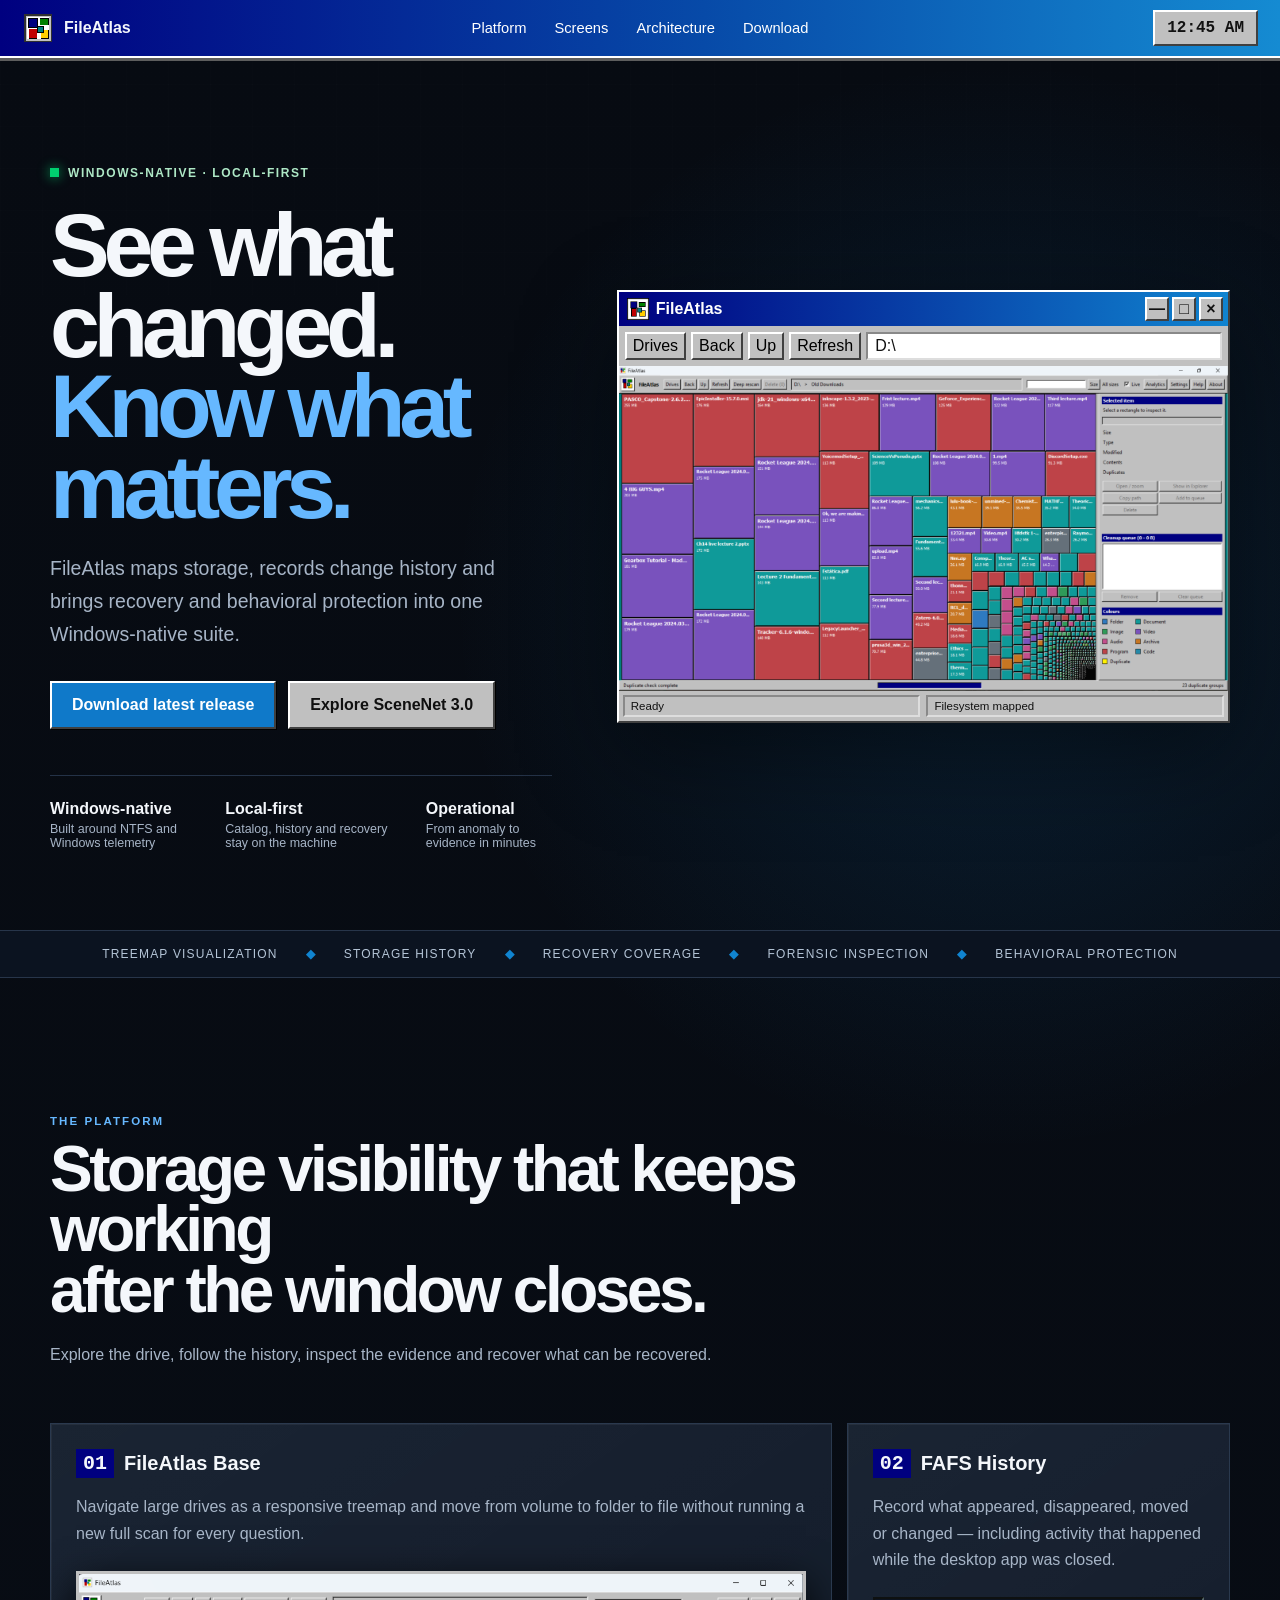
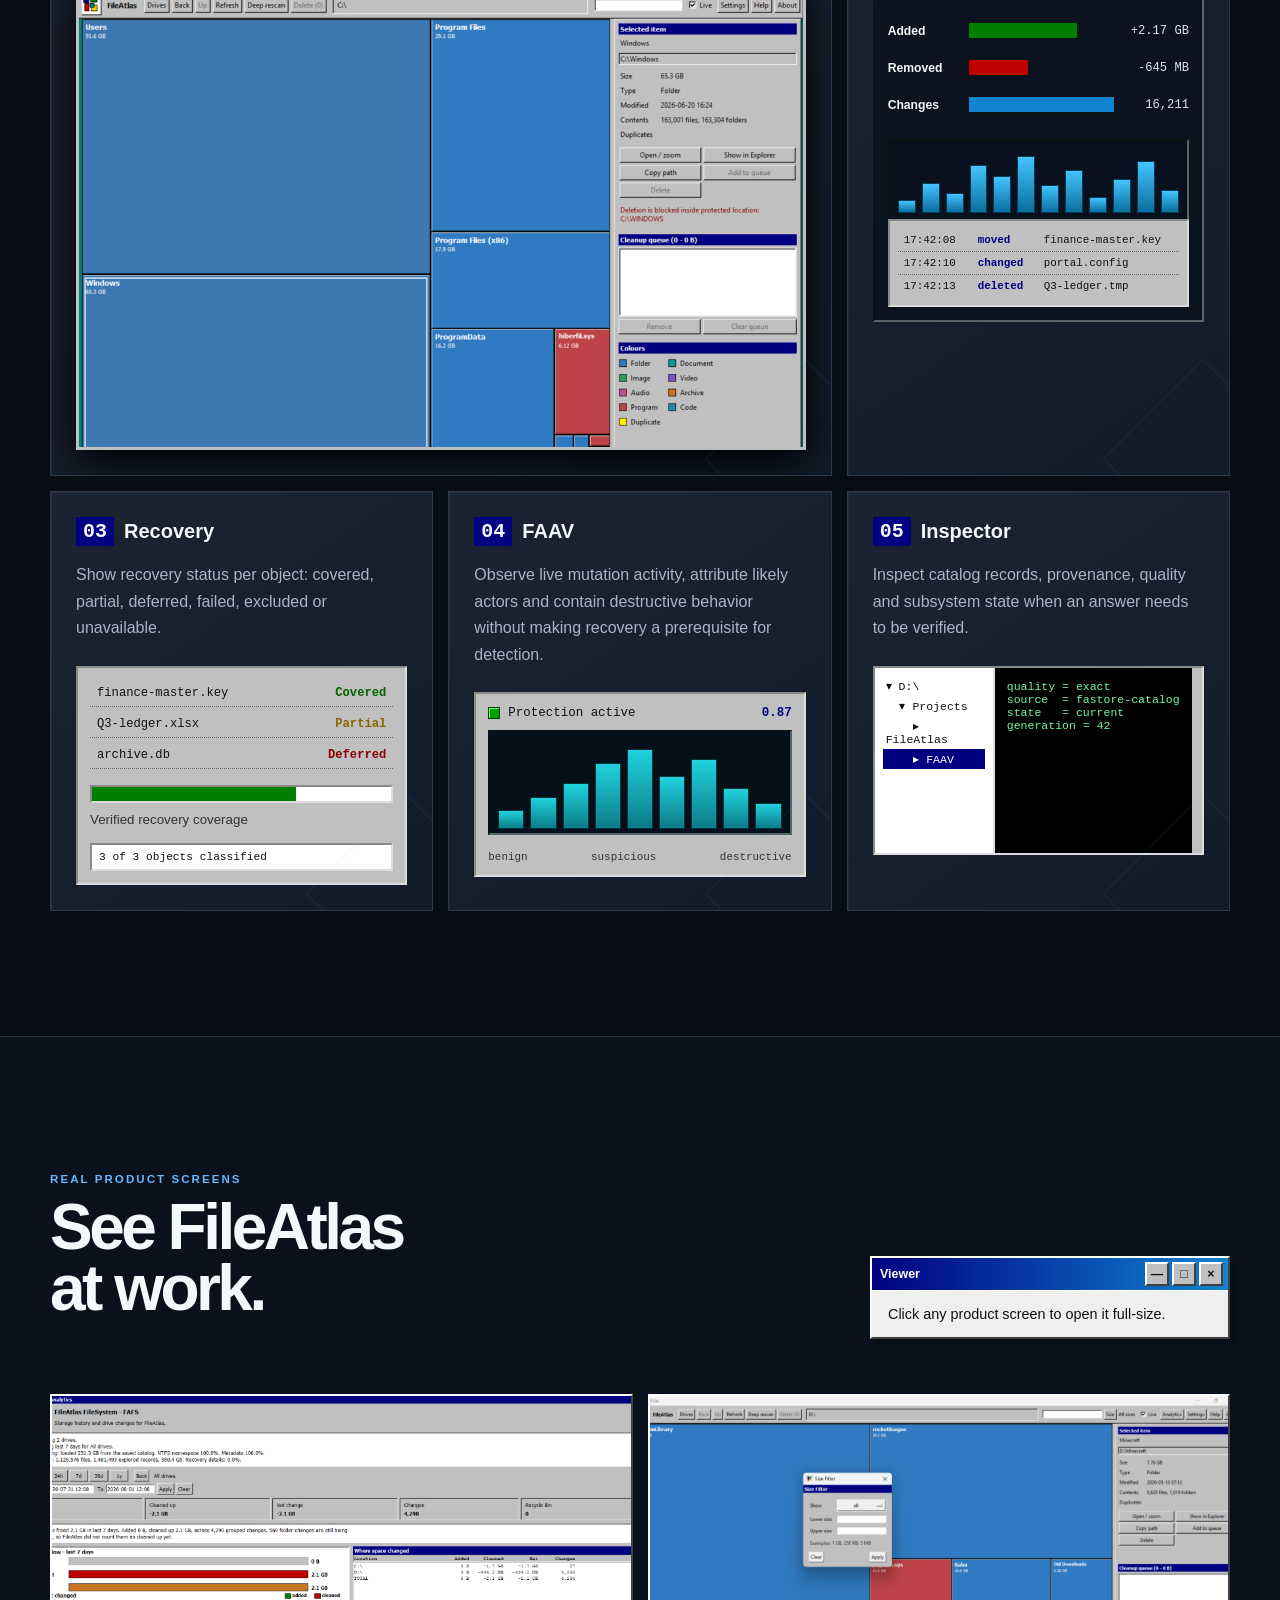
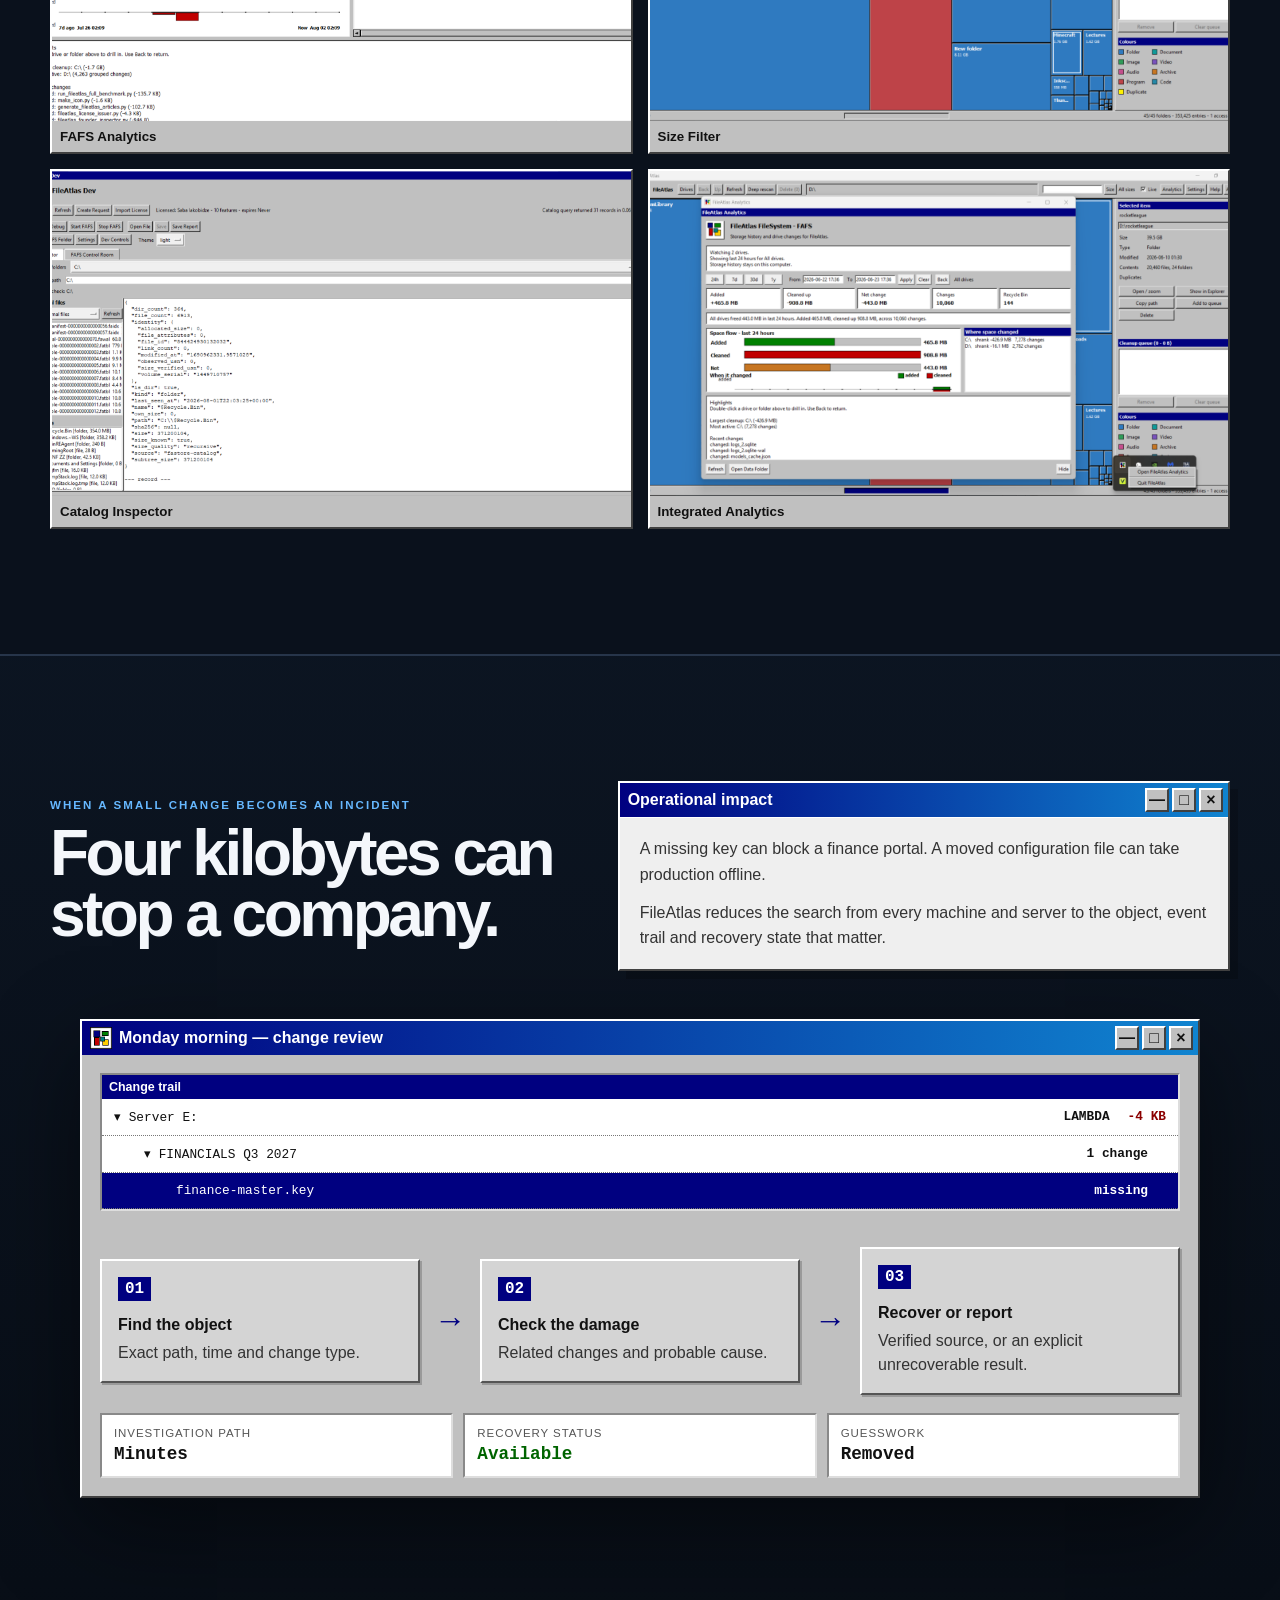
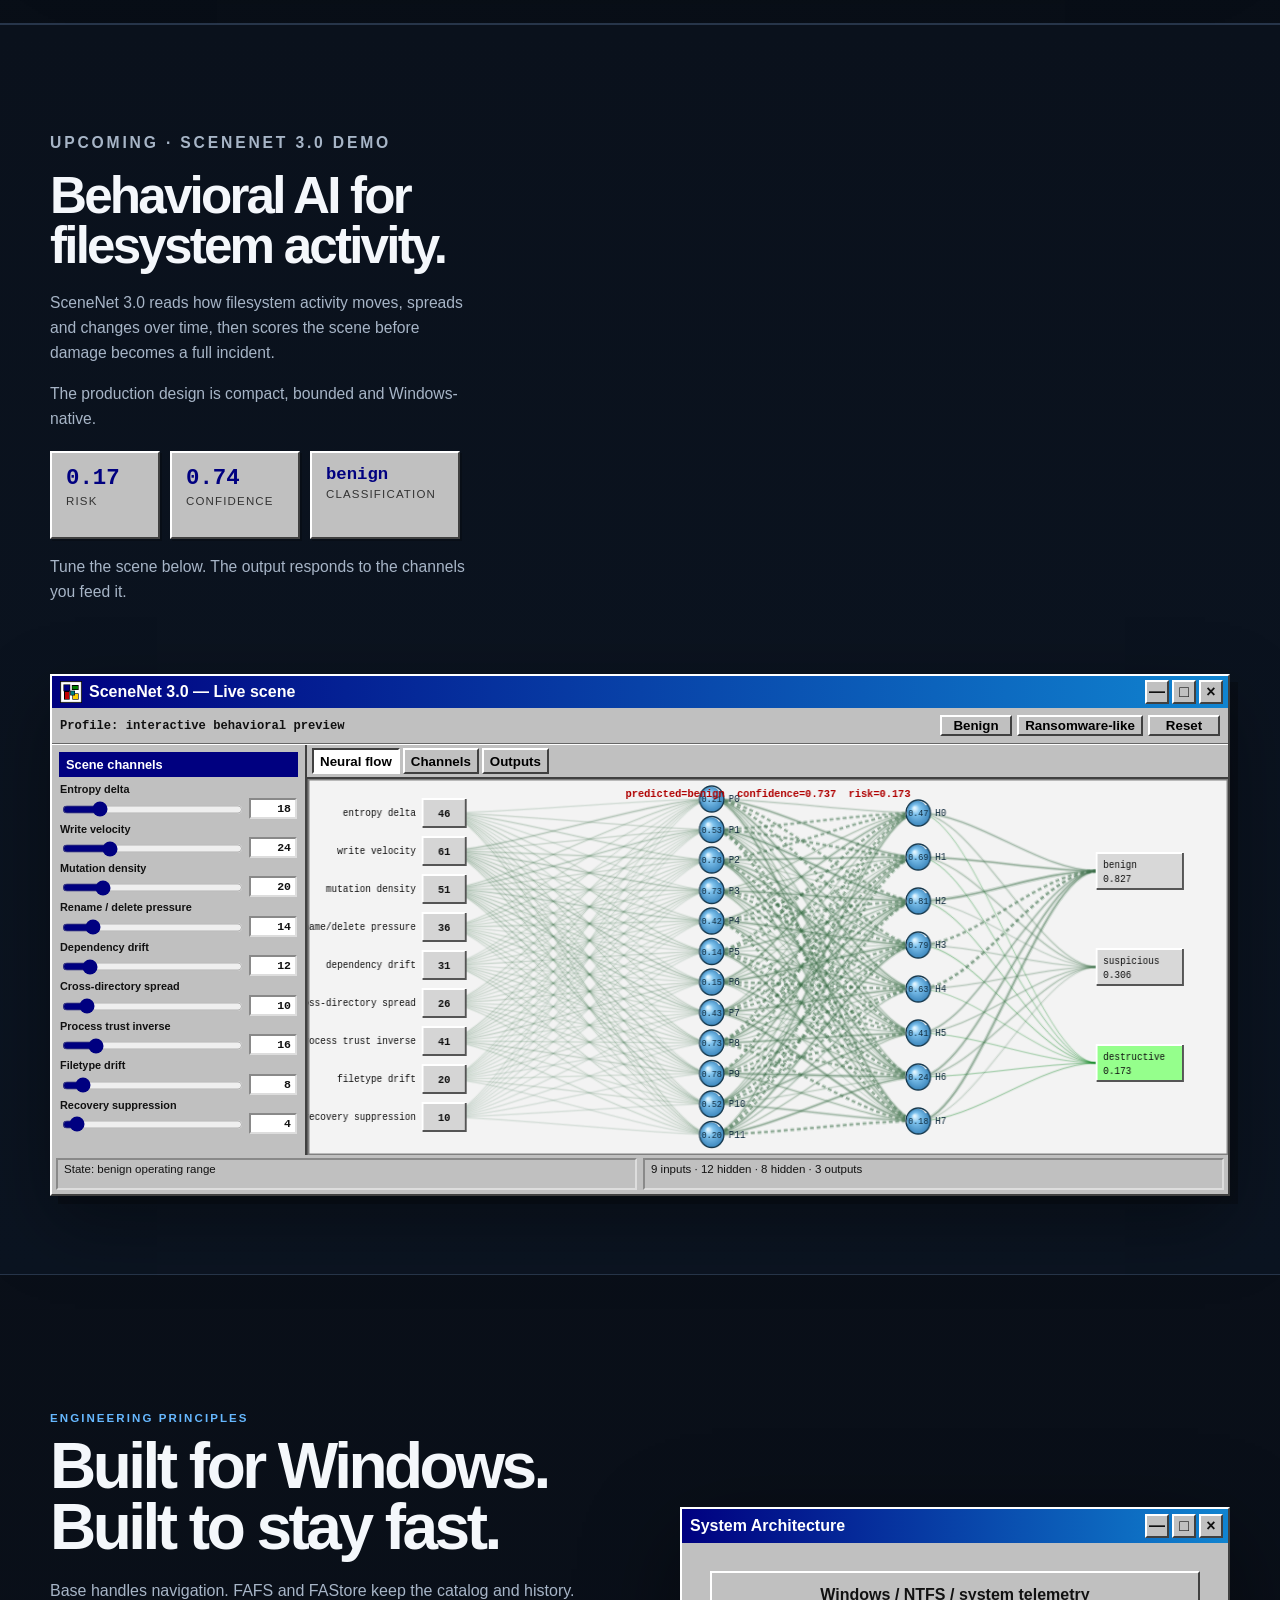
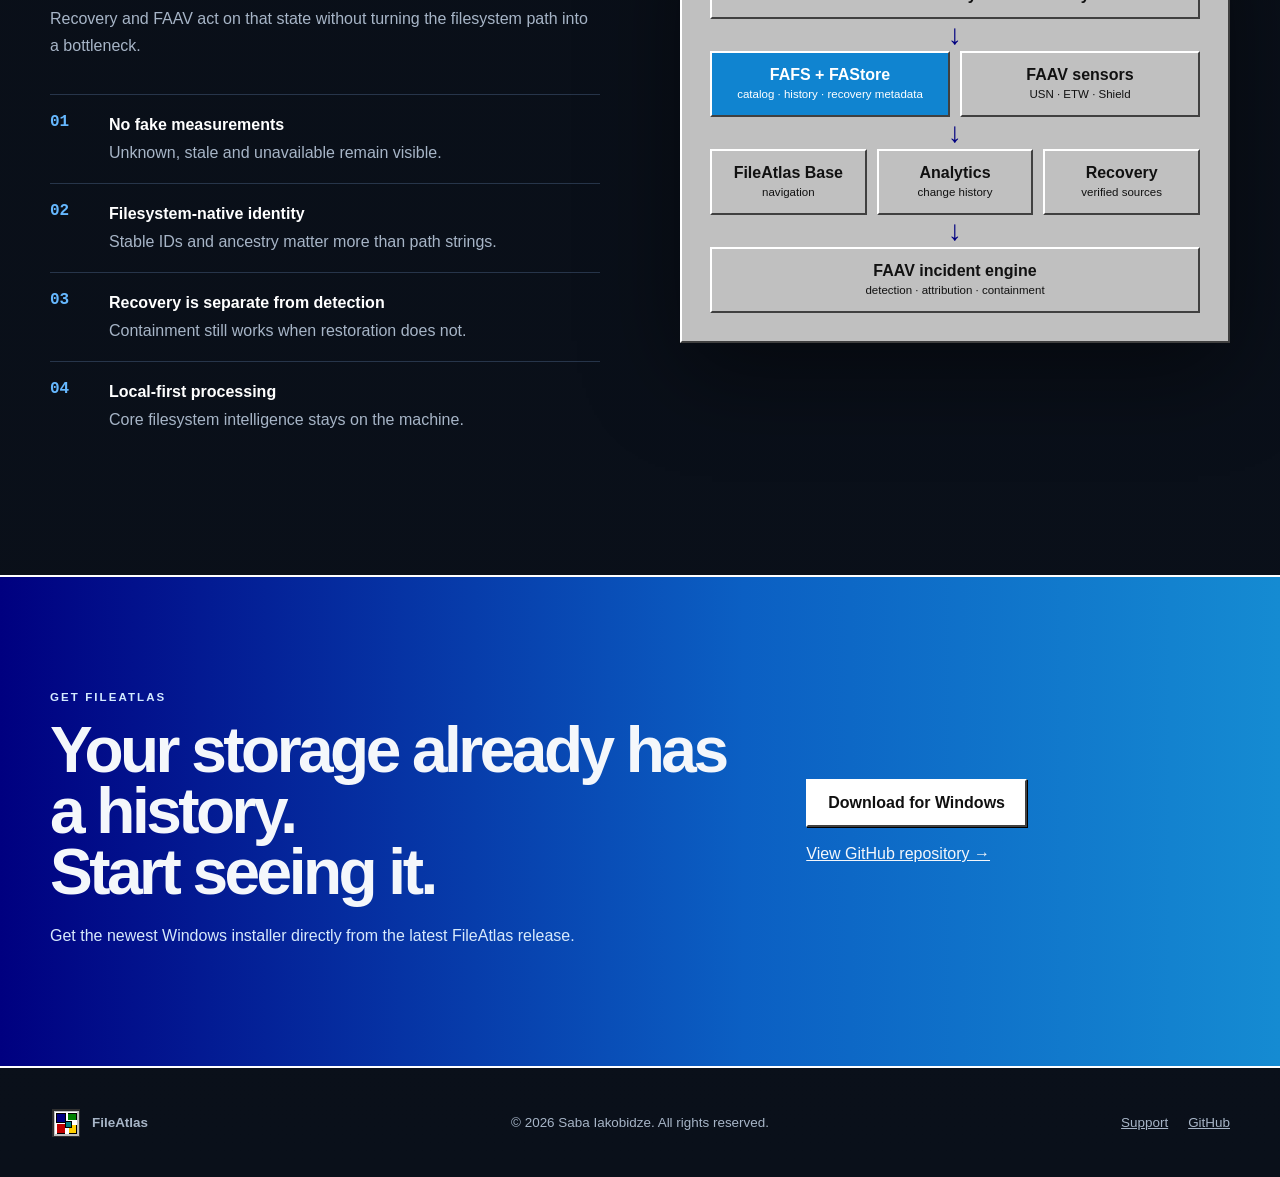
==== commit 08bb94b1: "Google verification" ====
--- a/site/index.html
+++ b/site/index.html
@@ -1,6 +1,7 @@
 <!doctype html>
 <html lang="en">
 <head>
+  <meta name="google-site-verification" content="M8oHog9R522ql3dC21etsb9E6p89IYv9Sw7_V8L7Baw" />
   <meta charset="utf-8">
   <meta name="viewport" content="width=device-width, initial-scale=1">
   <meta name="theme-color" content="#000080">
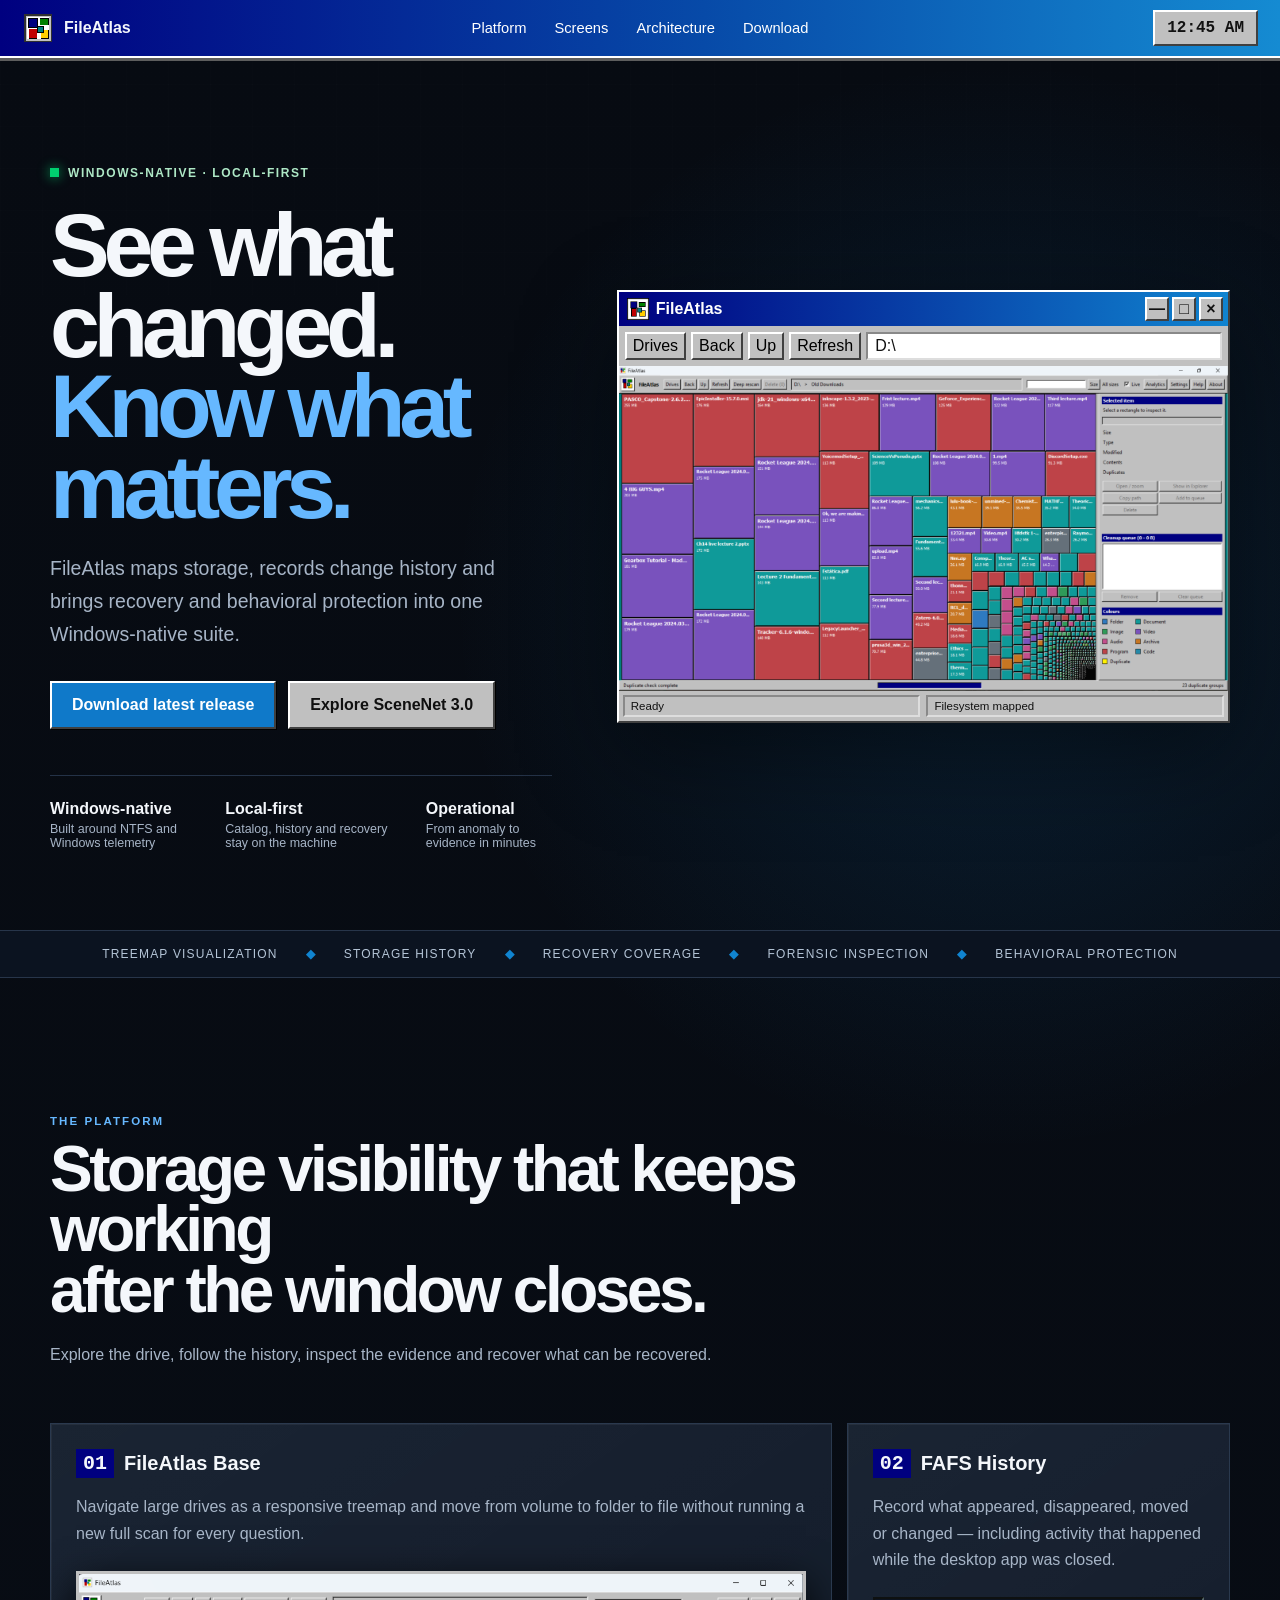
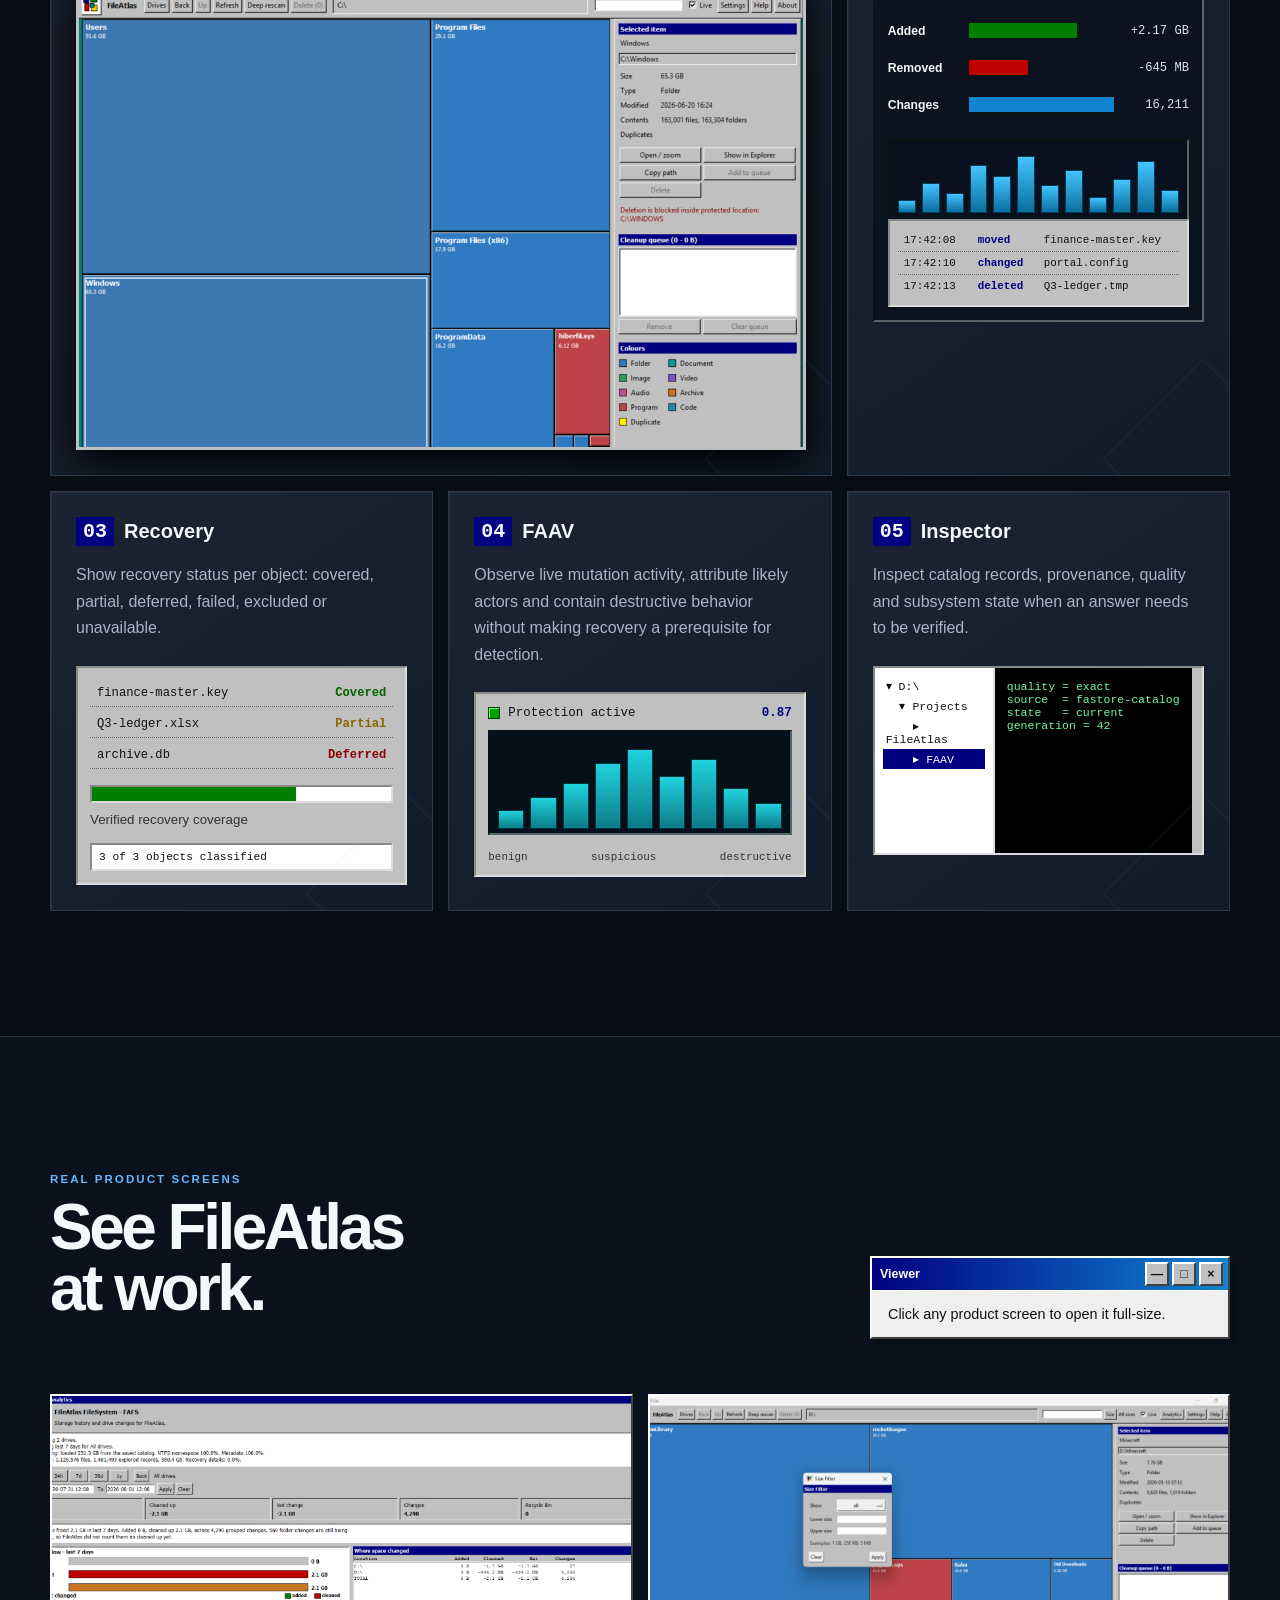
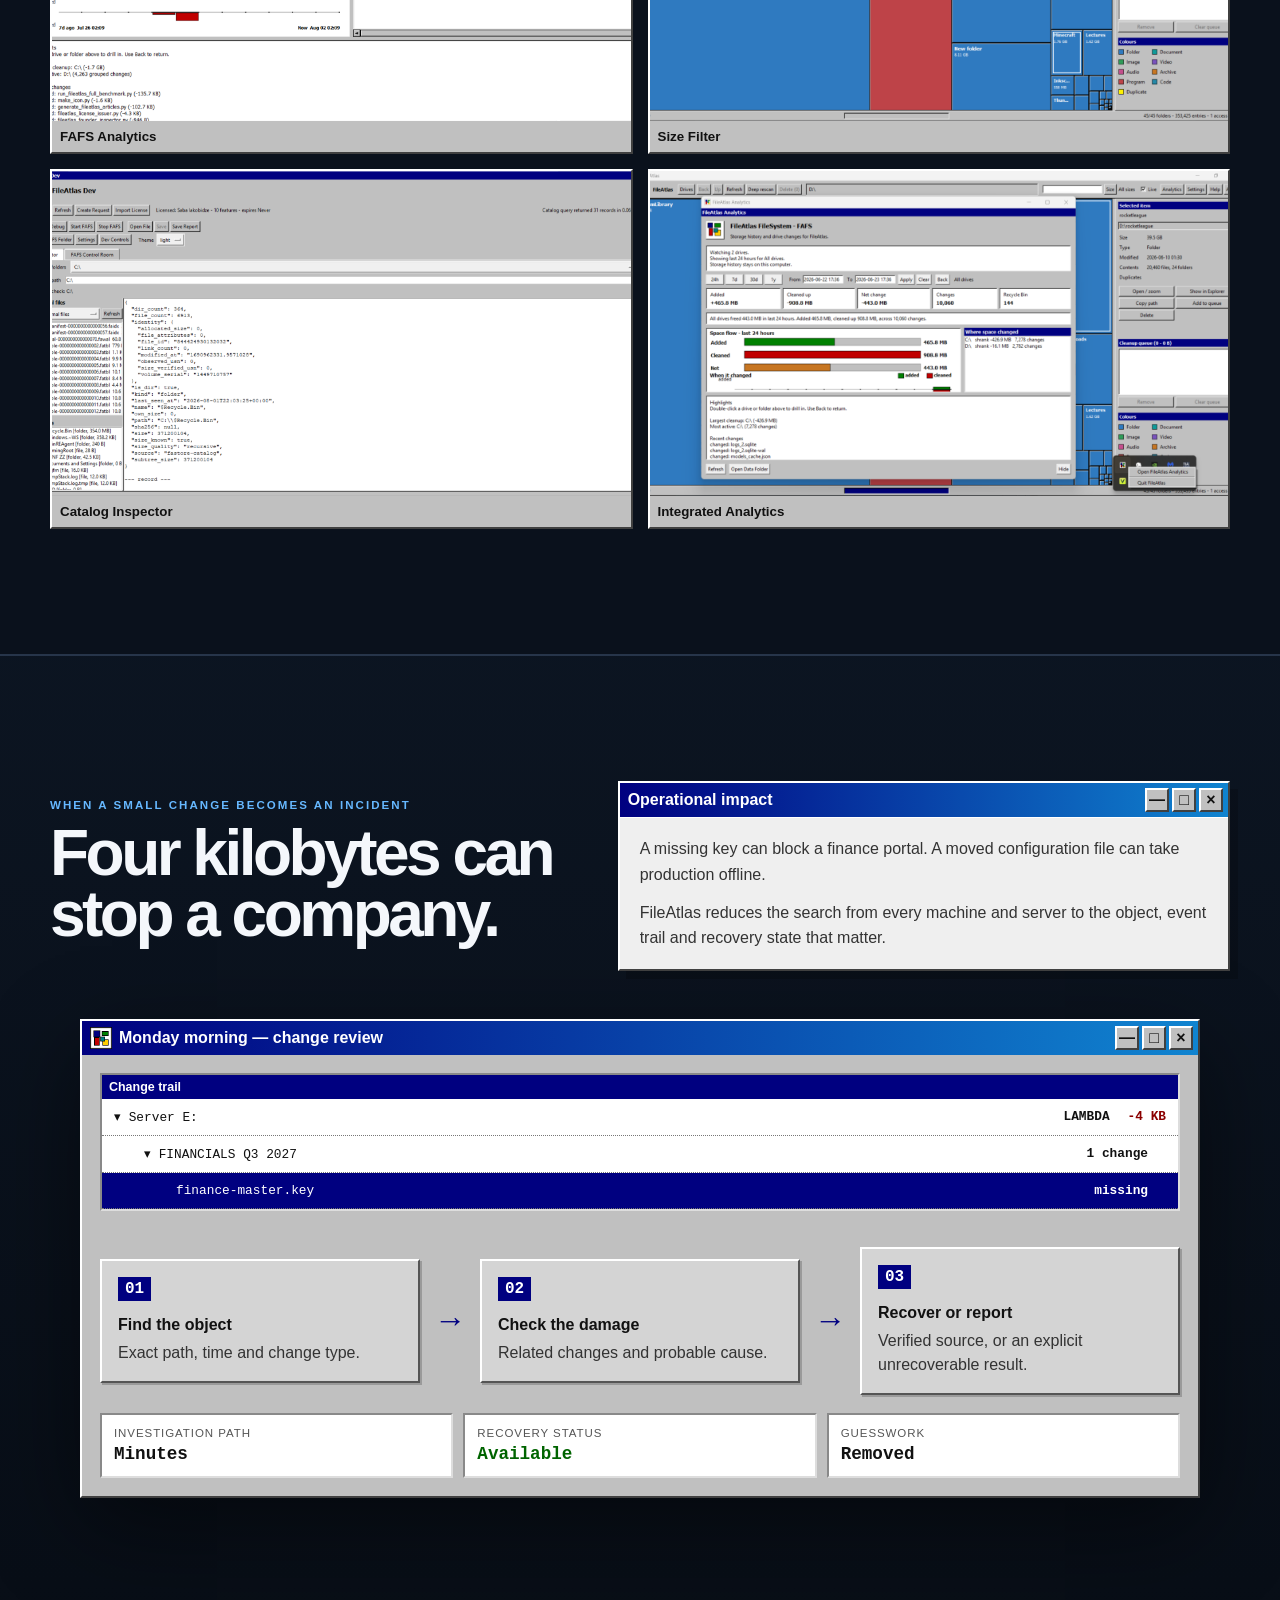
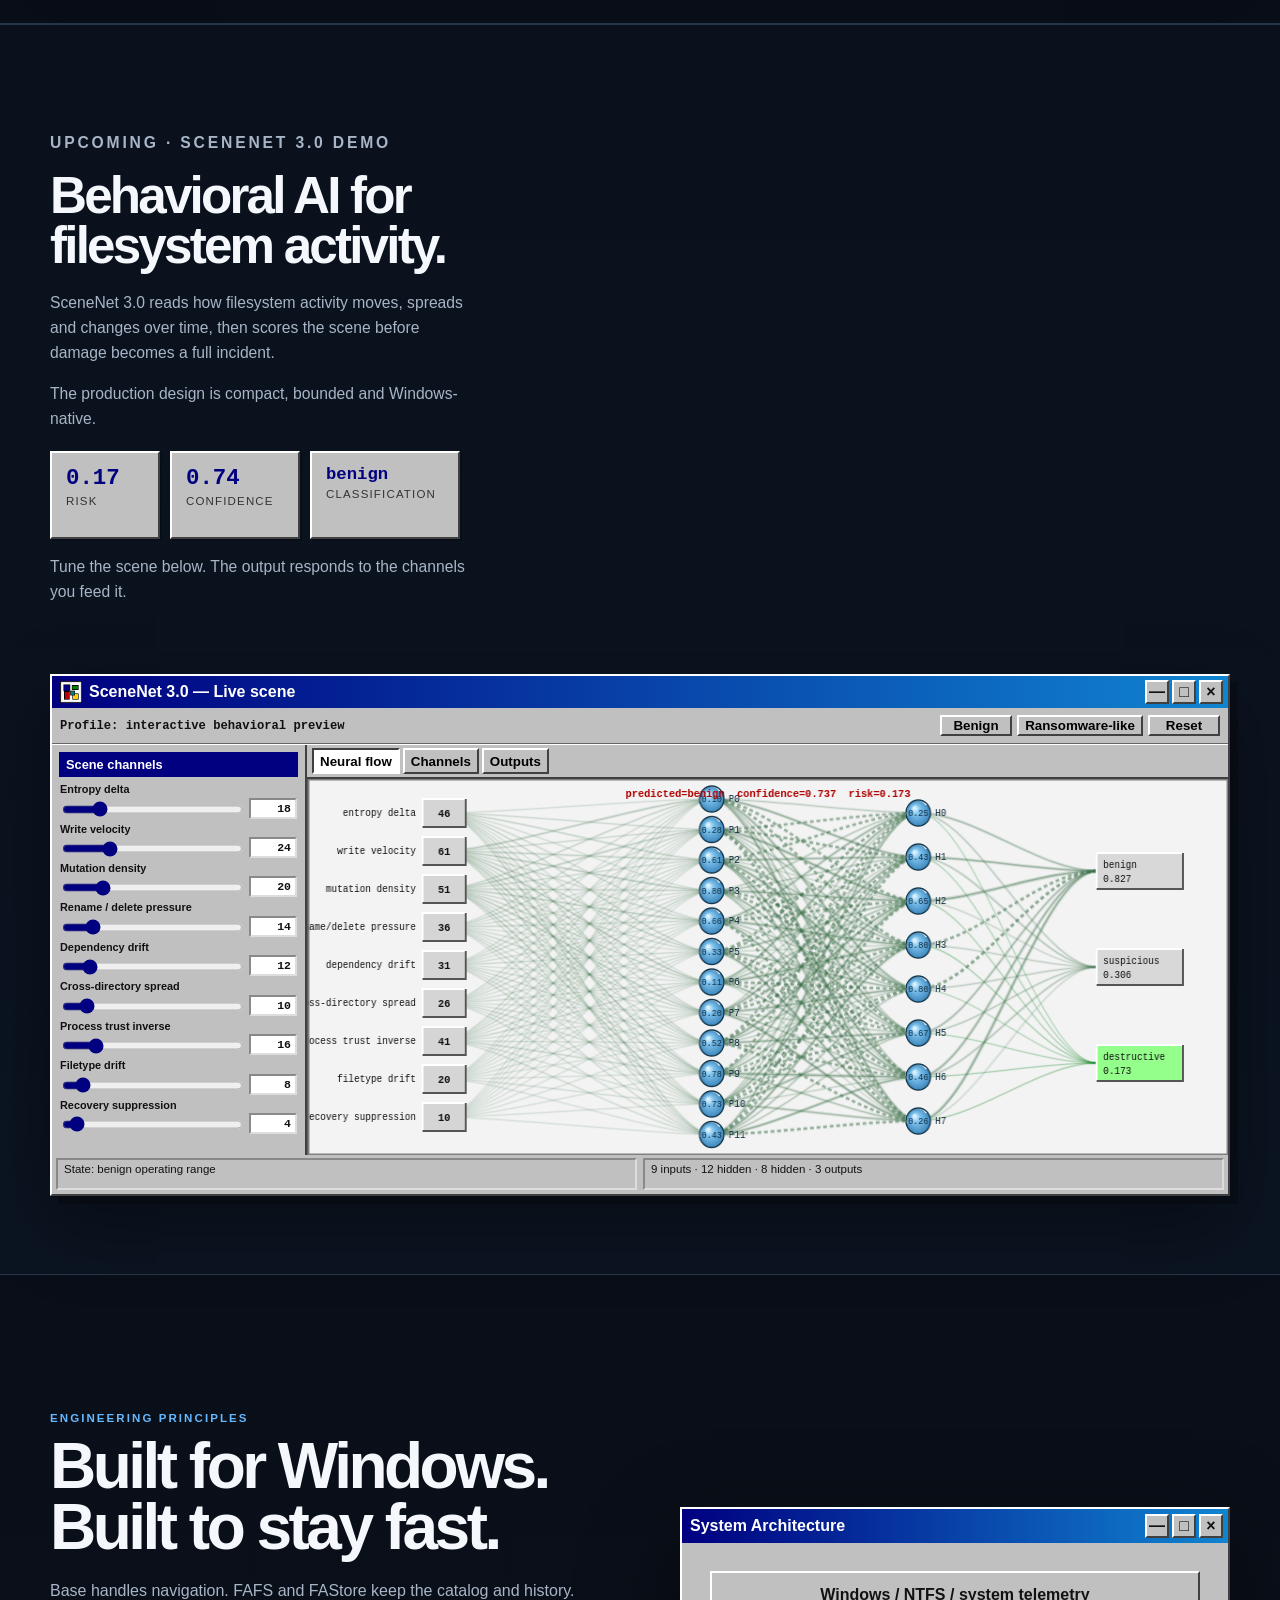
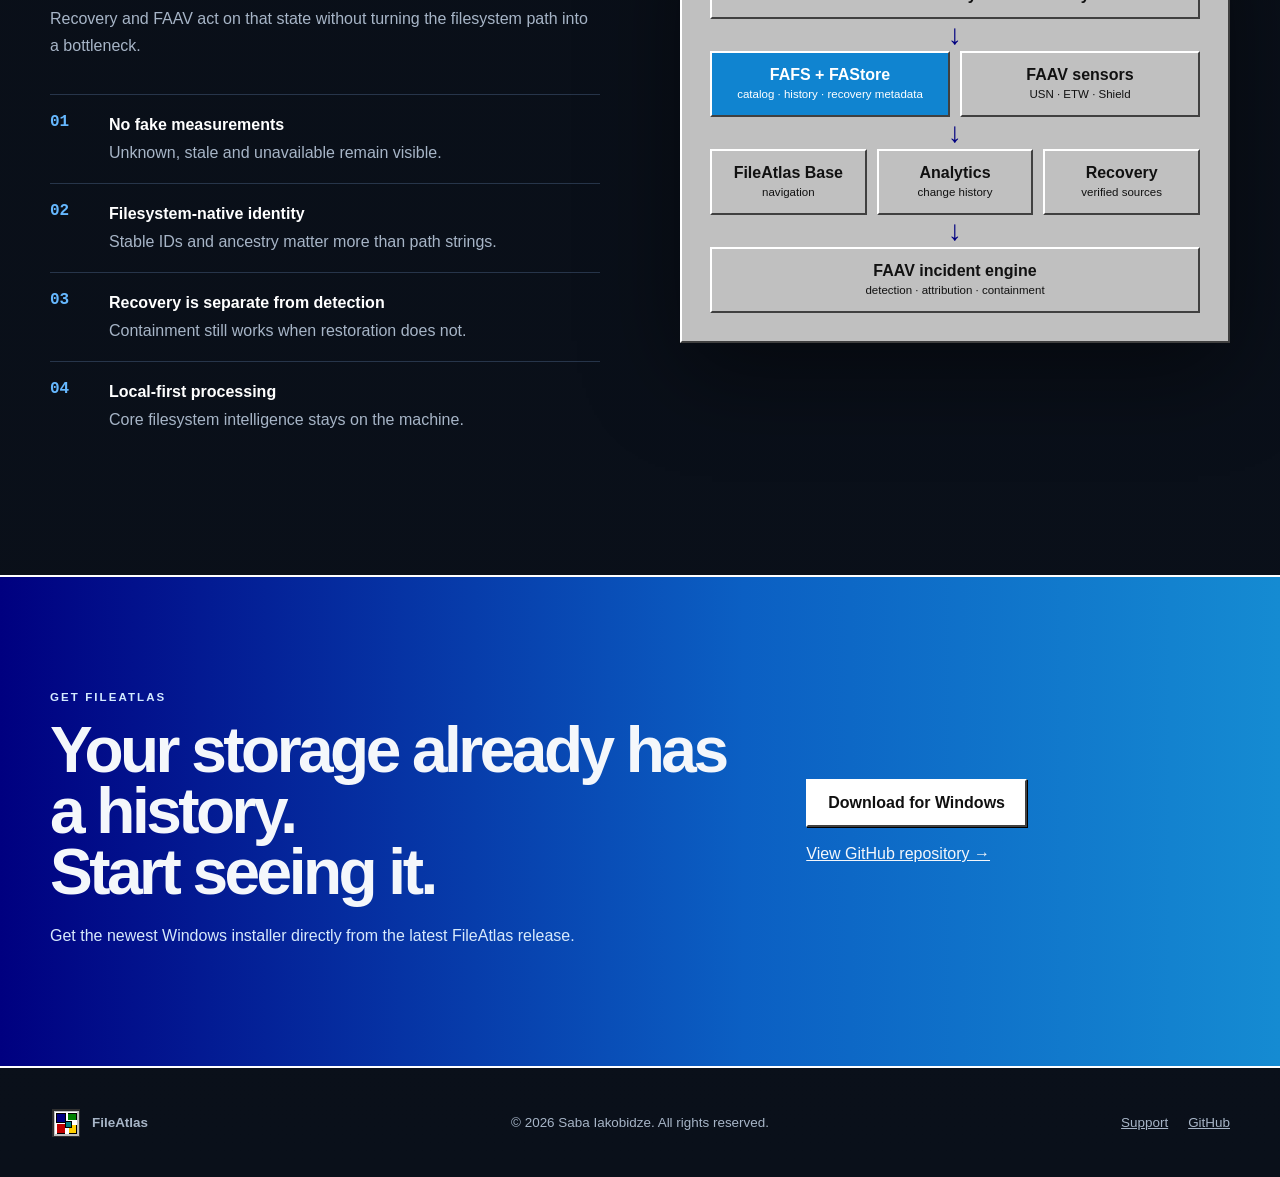
==== commit 5b7bf044: "Update index.html" ====
--- a/site/index.html
+++ b/site/index.html
@@ -6,9 +6,18 @@
   <meta name="viewport" content="width=device-width, initial-scale=1">
   <meta name="theme-color" content="#000080">
   <meta name="description" content="FileAtlas — Windows-native filesystem intelligence, history, recovery and behavioral protection.">
+  <meta property="og:type" content="website">
+  <meta property="og:url" content="https://file-atlas.com/">
   <meta property="og:title" content="FileAtlas">
   <meta property="og:description" content="See what changed. Find what matters. Recover with evidence.">
-  <meta property="og:image" content="assets/treemap-main.png">
+  <meta property="og:image" content="https://file-atlas.com/assets/preview.png">
+  <meta property="og:image:width" content="1200">
+  <meta property="og:image:height" content="630">
+  <meta property="og:image:alt" content="FileAtlas — Storage, History, Recovery and Protection">
+  <meta name="twitter:card" content="summary_large_image">
+  <meta name="twitter:title" content="FileAtlas">
+  <meta name="twitter:description" content="See what changed. Find what matters. Recover with evidence.">
+  <meta name="twitter:image" content="https://file-atlas.com/assets/preview.png">
   <title>FileAtlas — Filesystem Intelligence for Windows</title>
   <link rel="icon" href="assets/fileatlas.ico">
   <link rel="stylesheet" href="styles.css">
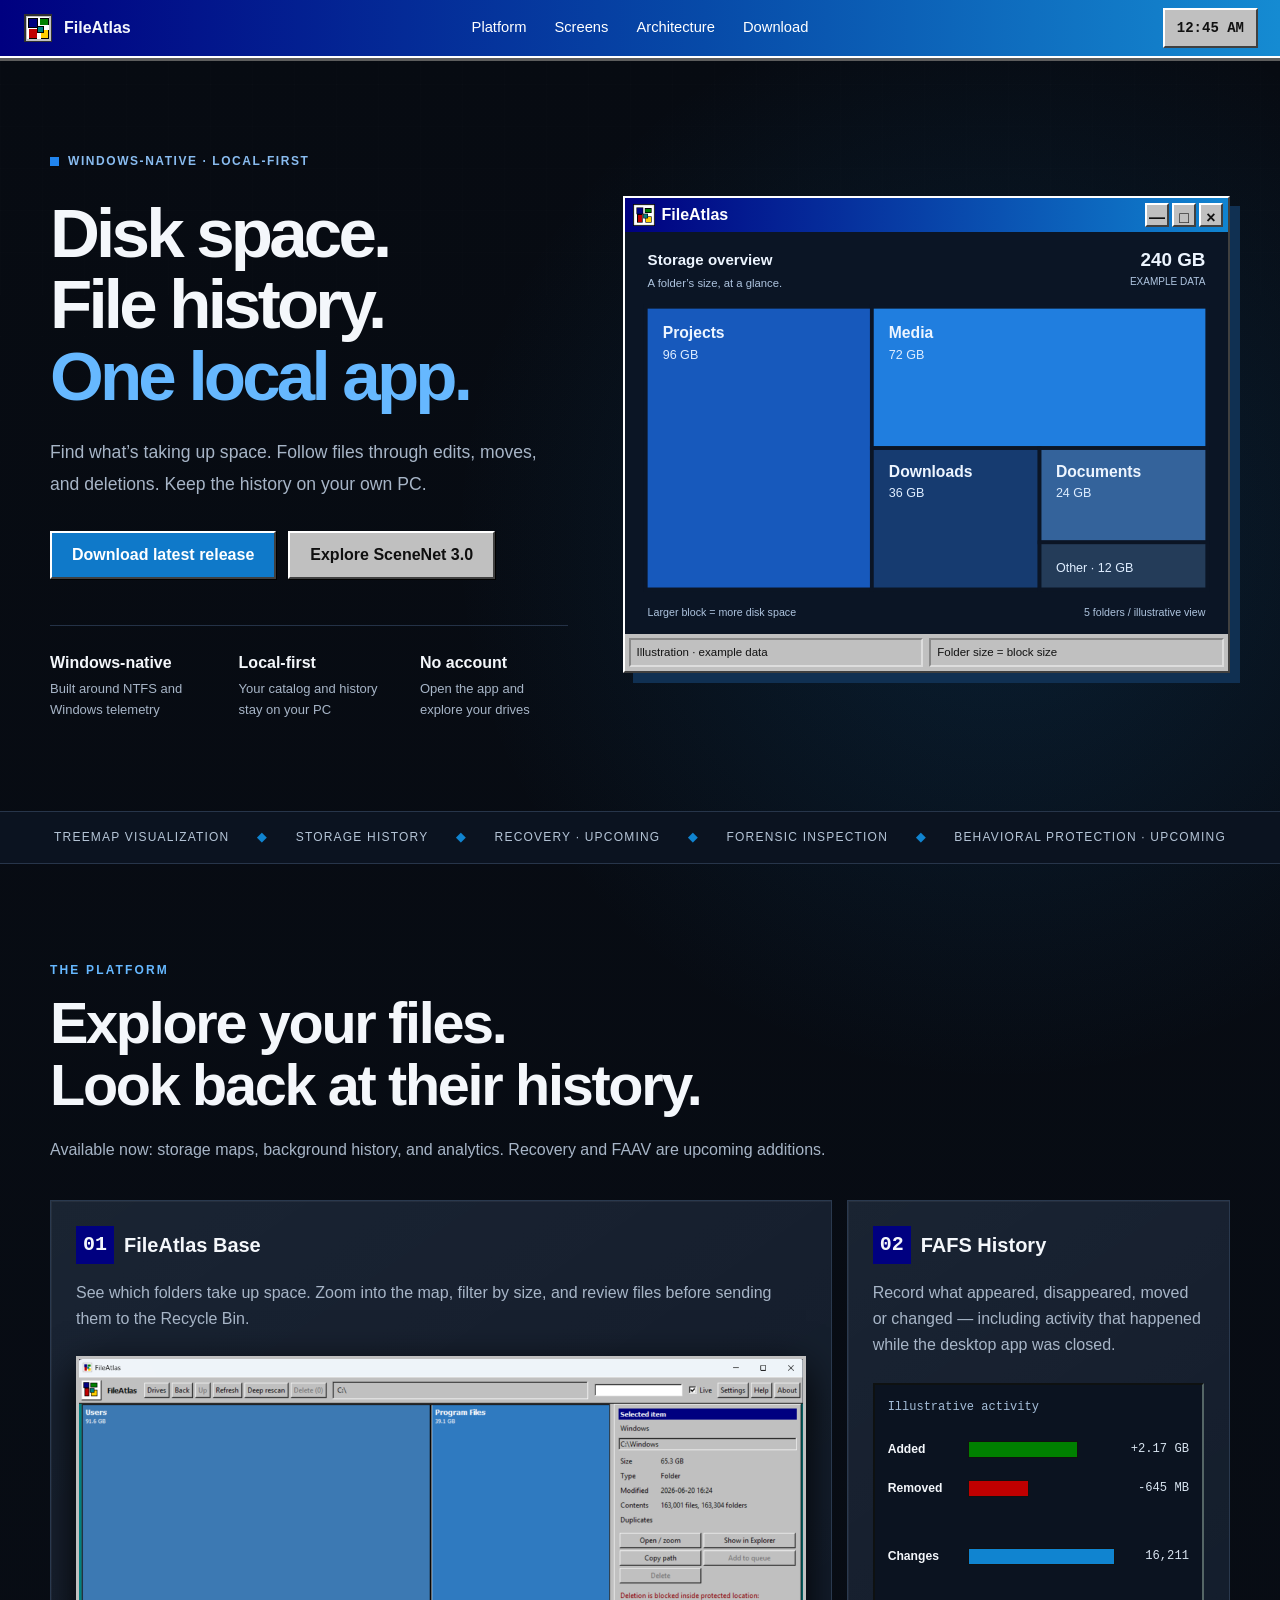
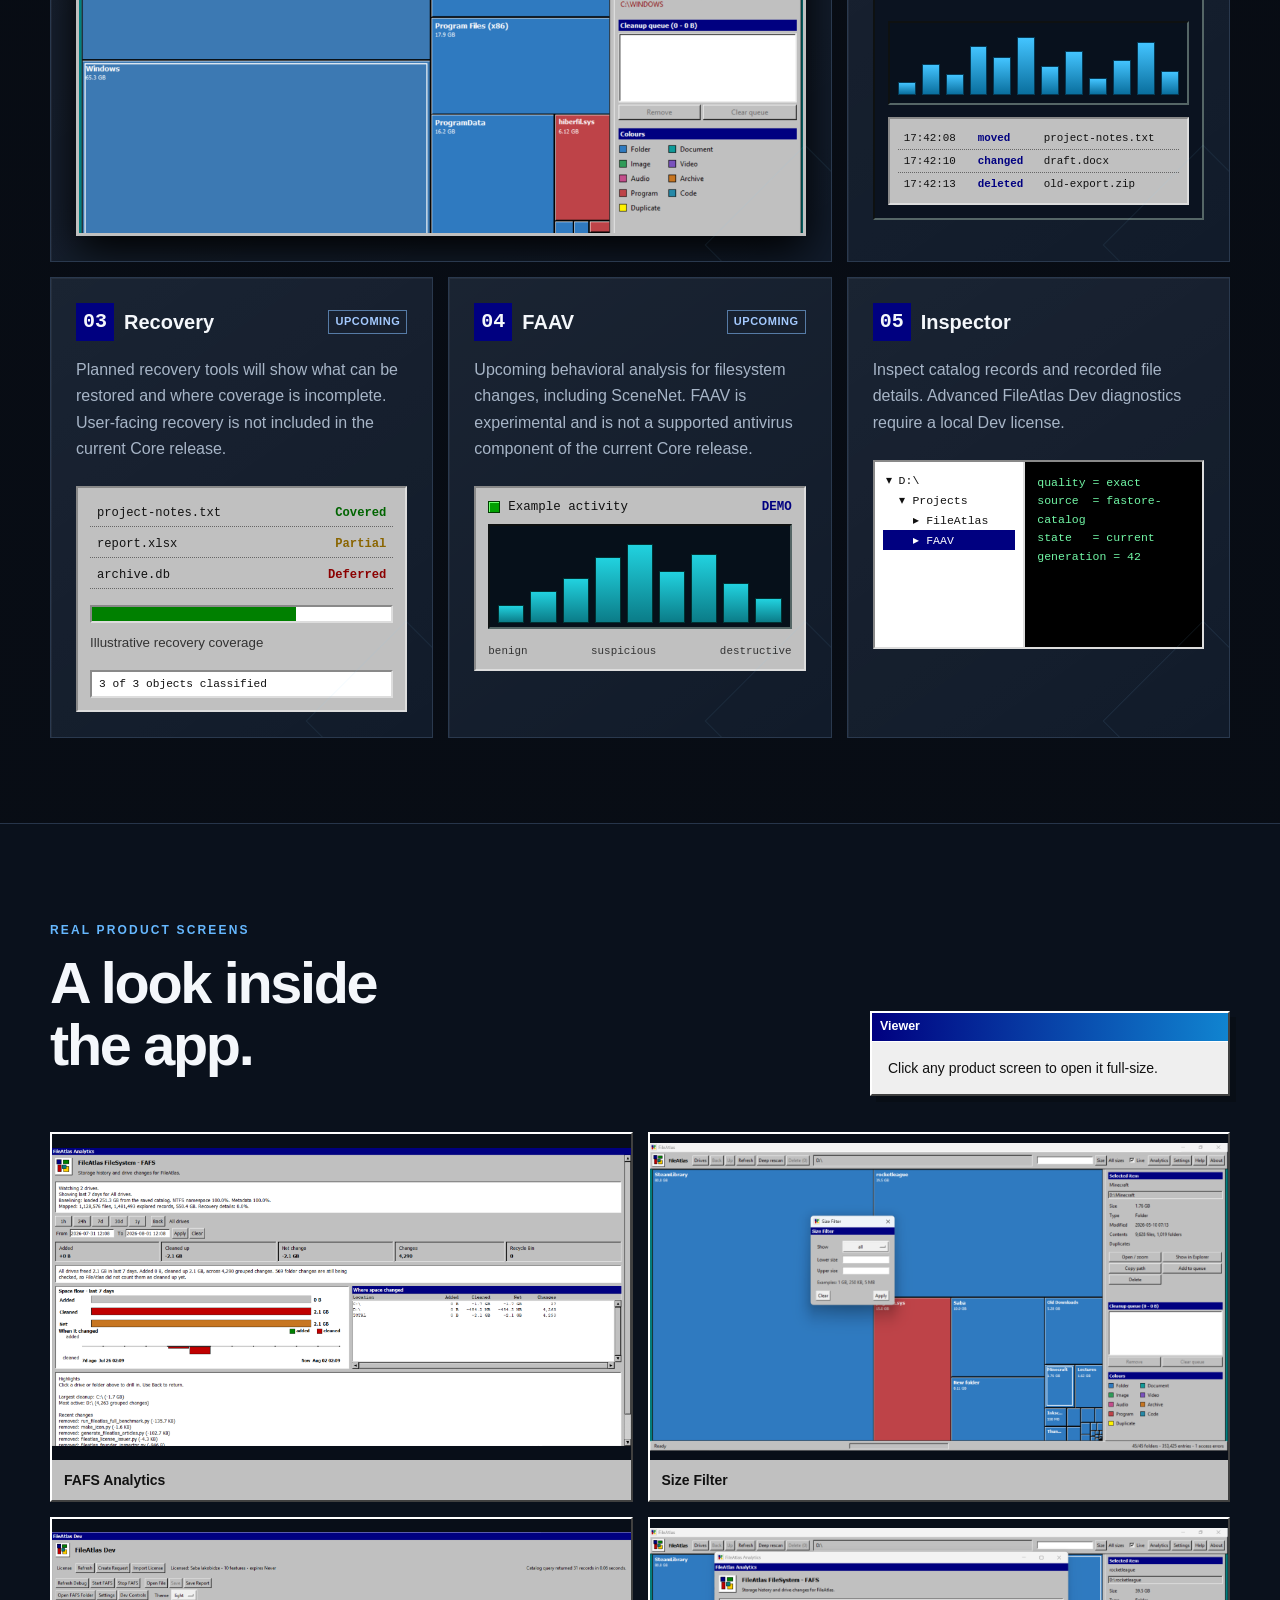
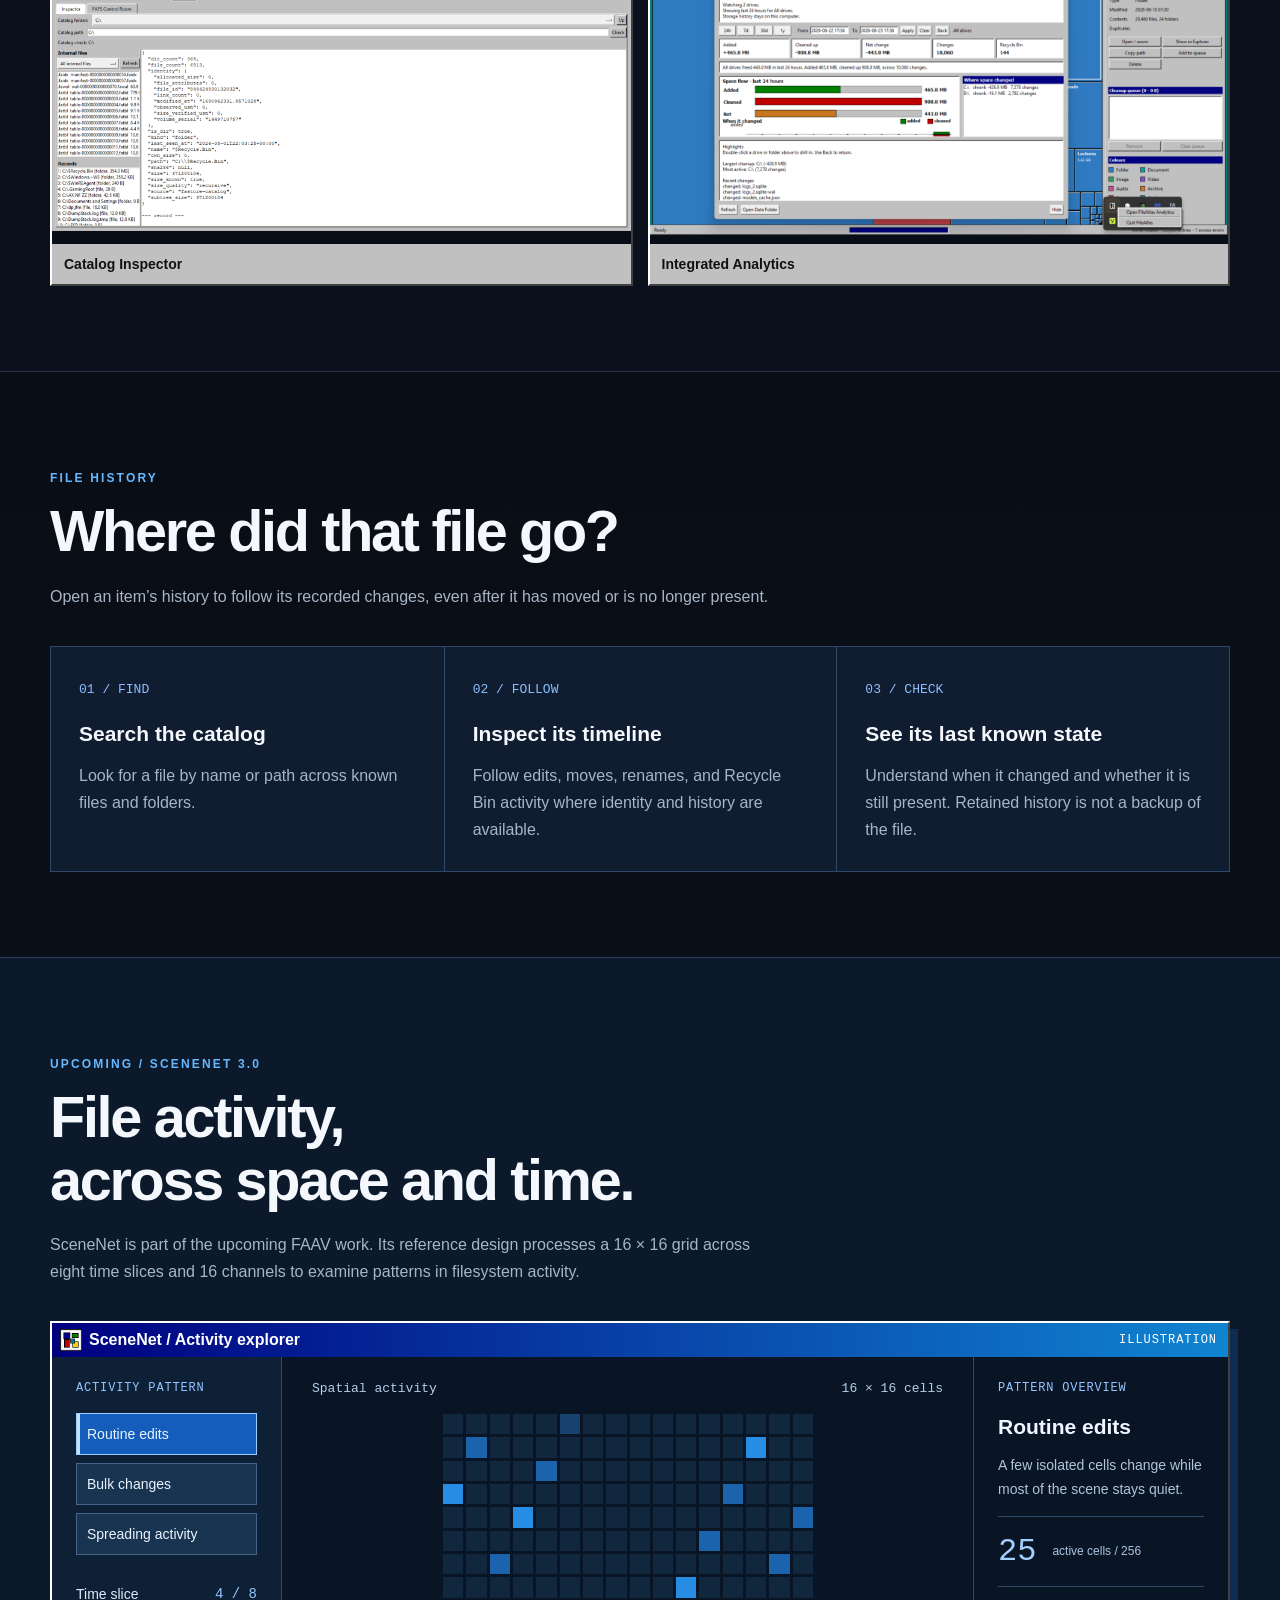
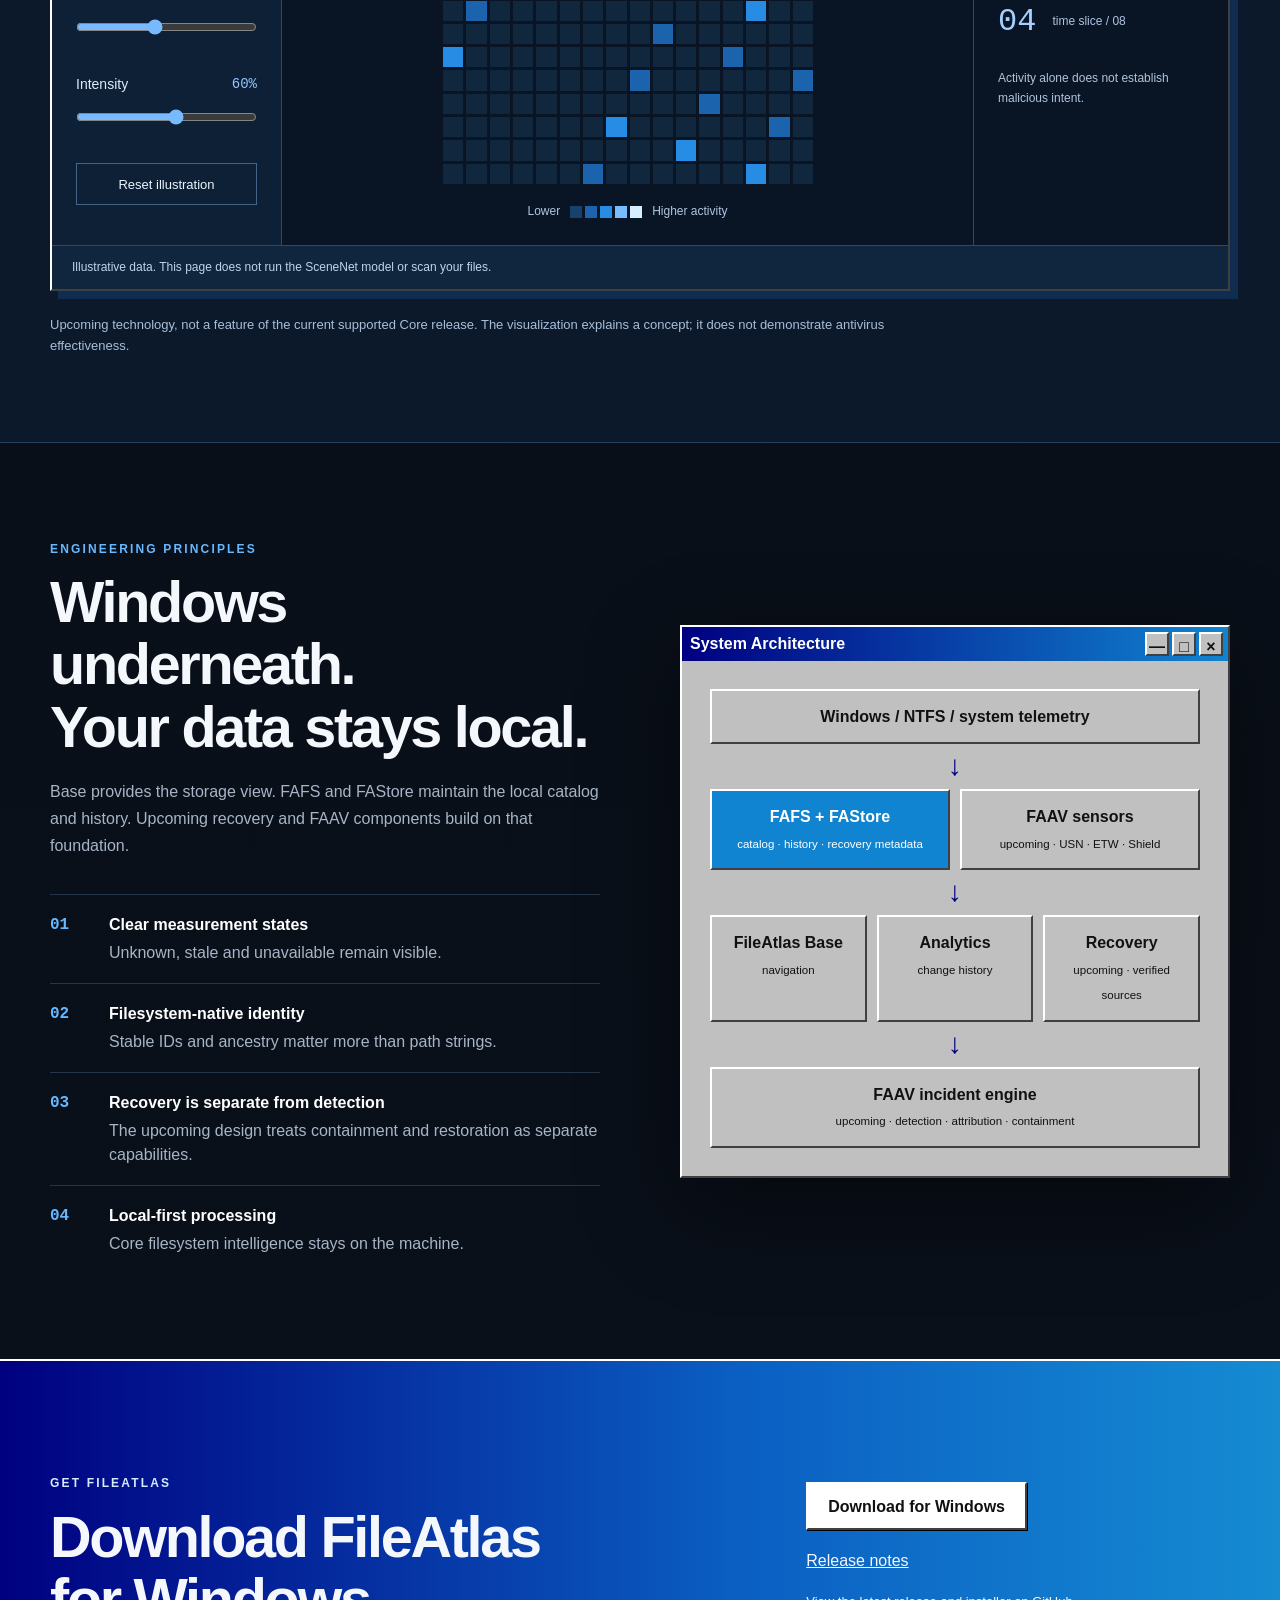
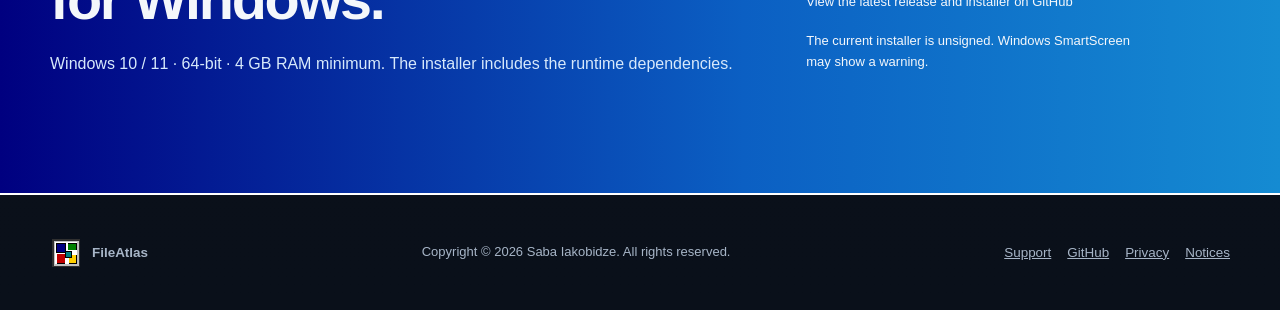
==== commit d670c80b: "Refresh static website visuals, copy, and latest release downloads" ====
--- a/site/index.html
+++ b/site/index.html
@@ -5,18 +5,18 @@
   <meta charset="utf-8">
   <meta name="viewport" content="width=device-width, initial-scale=1">
   <meta name="theme-color" content="#000080">
-  <meta name="description" content="FileAtlas — Windows-native filesystem intelligence, history, recovery and behavioral protection.">
+  <meta name="description" content="FileAtlas for Windows: explore disk space and follow file history locally. Preview upcoming recovery and SceneNet features.">
   <meta property="og:type" content="website">
   <meta property="og:url" content="https://file-atlas.com/">
   <meta property="og:title" content="FileAtlas">
-  <meta property="og:description" content="See what changed. Find what matters. Recover with evidence.">
+  <meta property="og:description" content="Explore disk space and follow file history on your own PC.">
   <meta property="og:image" content="https://file-atlas.com/assets/preview.png">
   <meta property="og:image:width" content="1200">
   <meta property="og:image:height" content="630">
   <meta property="og:image:alt" content="FileAtlas — Storage, History, Recovery and Protection">
   <meta name="twitter:card" content="summary_large_image">
   <meta name="twitter:title" content="FileAtlas">
-  <meta name="twitter:description" content="See what changed. Find what matters. Recover with evidence.">
+  <meta name="twitter:description" content="Explore disk space and follow file history on your own PC.">
   <meta name="twitter:image" content="https://file-atlas.com/assets/preview.png">
   <title>FileAtlas — Filesystem Intelligence for Windows</title>
   <link rel="icon" href="assets/fileatlas.ico">
@@ -24,37 +24,37 @@
   <script defer src="script.js"></script>
 </head>
 <body>
+  <a class="skip-link" href="#top">Skip to content</a>
   <header class="desktop-bar">
     <a class="brand" href="#top">
       <img src="assets/fileatlas-logo.png" alt="">
       <span>FileAtlas</span>
     </a>
-    <nav>
+    <nav aria-label="Main navigation">
       <a href="#platform">Platform</a>
       <a href="#screens">Screens</a>
       <a href="#architecture">Architecture</a>
       <a href="#download">Download</a>
     </nav>
-    <div class="clock" id="clock">--:--</div>
+    <div class="clock" id="clock" aria-label="Local time">--:--</div>
   </header>
 
   <main id="top">
     <section class="hero wrap">
       <div class="hero-copy">
         <div class="badge"><span></span> WINDOWS-NATIVE · LOCAL-FIRST</div>
-        <h1>See what changed.<br><em>Know what matters.</em></h1>
+        <h1>Disk space.<br>File history.<br><em>One local app.</em></h1>
         <p>
-          FileAtlas maps storage, records change history and brings recovery and
-          behavioral protection into one Windows-native suite.
+          Find what’s taking up space. Follow files through edits, moves, and deletions. Keep the history on your own PC.
         </p>
         <div class="actions">
-          <a class="win-button primary" href="#" data-download-latest>Download latest release</a>
+          <a class="win-button primary" href="https://github.com/File-Maker/FileAtlas/releases/latest" data-download-latest>Download latest release</a>
           <a class="win-button" href="#scenenet">Explore SceneNet 3.0</a>
         </div>
         <div class="spec-strip">
           <div><b>Windows-native</b><span>Built around NTFS and Windows telemetry</span></div>
-          <div><b>Local-first</b><span>Catalog, history and recovery stay on the machine</span></div>
-          <div><b>Operational</b><span>From anomaly to evidence in minutes</span></div>
+          <div><b>Local-first</b><span>Your catalog and history stay on your PC</span></div>
+          <div><b>No account</b><span>Open the app and explore your drives</span></div>
         </div>
       </div>
 
@@ -63,37 +63,34 @@
           <span><img src="assets/fileatlas-32.png" alt="">FileAtlas</span>
           <div class="controls"><i>—</i><i>□</i><i>×</i></div>
         </div>
-        <div class="toolbar">
-          <button>Drives</button><button>Back</button><button>Up</button><button>Refresh</button>
-          <div class="address">D:\</div>
-        </div>
-        <img class="hero-image" src="assets/treemap-main.png" alt="FileAtlas treemap interface">
-        <div class="statusbar"><span>Ready</span><span>Filesystem mapped</span></div>
+
+        <img class="hero-image" src="assets/storage-map.svg" alt="Illustrative storage map: five readable folder blocks sized by disk usage" width="960" height="640" fetchpriority="high">
+        <div class="statusbar"><span>Illustration · example data</span><span>Folder size = block size</span></div>
       </div>
     </section>
 
     <section class="ticker">
       <span>Treemap visualization</span><b>◆</b><span>Storage history</span><b>◆</b>
-      <span>Recovery coverage</span><b>◆</b><span>Forensic inspection</span><b>◆</b>
-      <span>Behavioral protection</span>
+      <span>Recovery · upcoming</span><b>◆</b><span>Forensic inspection</span><b>◆</b>
+      <span>Behavioral protection · upcoming</span>
     </section>
 <section id="platform" class="section wrap reveal">
       <div class="section-head">
         <p class="eyebrow">THE PLATFORM</p>
-        <h2>Storage visibility that keeps working<br>after the window closes.</h2>
-        <p>Explore the drive, follow the history, inspect the evidence and recover what can be recovered.</p>
+        <h2>Explore your files.<br>Look back at their history.</h2>
+        <p>Available now: storage maps, background history, and analytics. Recovery and FAAV are upcoming additions.</p>
       </div>
 
       <div class="cards">
         <article class="card big">
           <div class="card-title"><span>01</span> FileAtlas Base</div>
-          <p>Navigate large drives as a responsive treemap and move from volume to folder to file without running a new full scan for every question.</p>
+          <p>See which folders take up space. Zoom into the map, filter by size, and review files before sending them to the Recycle Bin.</p>
           <img src="assets/treemap-system.png" alt="FileAtlas system drive treemap">
         </article>
         <article class="card">
           <div class="card-title"><span>02</span> FAFS History</div>
           <p>Record what appeared, disappeared, moved or changed — including activity that happened while the desktop app was closed.</p>
-          <div class="history-visual">
+          <div class="history-visual"><p class="example-label">Illustrative activity</p>
             <div class="history-row"><b>Added</b><i class="green" style="width:72%"></i><span>+2.17 GB</span></div>
             <div class="history-row"><b>Removed</b><i class="red" style="width:38%"></i><span>-645 MB</span></div>
             <div class="history-row"><b>Changes</b><i class="blue" style="width:88%"></i><span>16,211</span></div>
@@ -104,34 +101,34 @@
               <i style="height:54%"></i><i style="height:82%"></i><i style="height:36%"></i>
             </div>
             <div class="history-events win-inset">
-              <div><span>17:42:08</span><b>moved</b><em>finance-master.key</em></div>
-              <div><span>17:42:10</span><b>changed</b><em>portal.config</em></div>
-              <div><span>17:42:13</span><b>deleted</b><em>Q3-ledger.tmp</em></div>
-            </div>
-          </div>
-        </article>
-        <article class="card">
-          <div class="card-title"><span>03</span> Recovery</div>
-          <p>Show recovery status per object: covered, partial, deferred, failed, excluded or unavailable.</p>
+              <div><span>17:42:08</span><b>moved</b><em>project-notes.txt</em></div>
+              <div><span>17:42:10</span><b>changed</b><em>draft.docx</em></div>
+              <div><span>17:42:13</span><b>deleted</b><em>old-export.zip</em></div>
+            </div>
+          </div>
+        </article>
+        <article class="card">
+          <div class="card-title"><span>03</span> Recovery <small class="upcoming">Upcoming</small></div>
+          <p>Planned recovery tools will show what can be restored and where coverage is incomplete. User-facing recovery is not included in the current Core release.</p>
           <div class="recovery-visual win-inset">
             <div class="recovery-file">
-              <span>finance-master.key</span><b>Covered</b>
+              <span>project-notes.txt</span><b>Covered</b>
             </div>
             <div class="recovery-file">
-              <span>Q3-ledger.xlsx</span><b class="partial">Partial</b>
+              <span>report.xlsx</span><b class="partial">Partial</b>
             </div>
             <div class="recovery-file">
               <span>archive.db</span><b class="deferred">Deferred</b>
             </div>
             <div class="recovery-bar"><i style="width:68%"></i></div>
-            <small>Verified recovery coverage</small>
-          </div>
-        </article>
-        <article class="card">
-          <div class="card-title"><span>04</span> FAAV</div>
-          <p>Observe live mutation activity, attribute likely actors and contain destructive behavior without making recovery a prerequisite for detection.</p>
+            <small>Illustrative recovery coverage</small>
+          </div>
+        </article>
+        <article class="card">
+          <div class="card-title"><span>04</span> FAAV <small class="upcoming">Upcoming</small></div>
+          <p>Upcoming behavioral analysis for filesystem changes, including SceneNet. FAAV is experimental and is not a supported antivirus component of the current Core release.</p>
           <div class="faav-visual win-inset">
-            <div class="faav-status"><i></i><span>Protection active</span><b>0.87</b></div>
+            <div class="faav-status"><i></i><span>Example activity</span><b>DEMO</b></div>
             <div class="faav-wave">
               <i style="height:22%"></i><i style="height:38%"></i><i style="height:54%"></i>
               <i style="height:78%"></i><i style="height:94%"></i><i style="height:62%"></i>
@@ -142,7 +139,7 @@
         </article>
         <article class="card">
           <div class="card-title"><span>05</span> Inspector</div>
-          <p>Inspect catalog records, provenance, quality and subsystem state when an answer needs to be verified.</p>
+          <p>Inspect catalog records and recorded file details. Advanced FileAtlas Dev diagnostics require a local Dev license.</p>
           <div class="inspector-visual win-inset">
             <div class="inspector-tree">
               <span>▾ D:\</span>
@@ -164,7 +161,7 @@
         <div class="section-head split">
           <div>
             <p class="eyebrow">REAL PRODUCT SCREENS</p>
-            <h2>See FileAtlas<br>at work.</h2>
+            <h2>A look inside<br>the app.</h2>
           </div>
           <div class="screen-hint window">
             <div class="titlebar"><span>Viewer</span><div class="controls"><i>—</i><i>□</i><i>×</i></div></div>
@@ -173,168 +170,39 @@
         </div>
 
         <div class="gallery">
-          <button data-image="assets/analytics.png" data-caption="FAFS Analytics"><img src="assets/analytics.png" alt="FAFS Analytics"><span>FAFS Analytics</span></button>
-          <button data-image="assets/size-filter.png" data-caption="Size Filter"><img src="assets/size-filter.png" alt="Size filter"><span>Size Filter</span></button>
-          <button data-image="assets/inspector.png" data-caption="Catalog Inspector"><img src="assets/inspector.png" alt="Catalog Inspector"><span>Catalog Inspector</span></button>
-          <button data-image="assets/analytics-overlay.png" data-caption="Integrated Analytics"><img src="assets/analytics-overlay.png" alt="Integrated Analytics"><span>Integrated Analytics</span></button>
-        </div>
-      </div>
-    </section>
-
-
-
-    <section id="why" class="section why-section reveal">
+          <button data-image="assets/analytics.png" data-caption="FAFS Analytics"><img src="assets/analytics.png" alt="FAFS Analytics" loading="lazy"><span>FAFS Analytics</span></button>
+          <button data-image="assets/size-filter.png" data-caption="Size Filter"><img src="assets/size-filter.png" alt="Size filter" loading="lazy"><span>Size Filter</span></button>
+          <button data-image="assets/inspector.png" data-caption="Catalog Inspector"><img src="assets/inspector.png" alt="Catalog Inspector" loading="lazy"><span>Catalog Inspector</span></button>
+          <button data-image="assets/analytics-overlay.png" data-caption="Integrated Analytics"><img src="assets/analytics-overlay.png" alt="Integrated Analytics" loading="lazy"><span>Integrated Analytics</span></button>
+        </div>
+      </div>
+    </section>
+
+
+
+    <section id="why" class="section wrap">
+      <div class="section-head"><p class="eyebrow">FILE HISTORY</p><h2>Where did that file go?</h2><p>Open an item’s history to follow its recorded changes, even after it has moved or is no longer present.</p></div>
+      <div class="history-story"><div><span>01 / FIND</span><h3>Search the catalog</h3><p>Look for a file by name or path across known files and folders.</p></div><div><span>02 / FOLLOW</span><h3>Inspect its timeline</h3><p>Follow edits, moves, renames, and Recycle Bin activity where identity and history are available.</p></div><div><span>03 / CHECK</span><h3>See its last known state</h3><p>Understand when it changed and whether it is still present. Retained history is not a backup of the file.</p></div></div>
+    </section>
+
+    <section id="scenenet" class="section scene-section">
       <div class="wrap">
-        <div class="why-head">
-          <div>
-            <p class="eyebrow">WHEN A SMALL CHANGE BECOMES AN INCIDENT</p>
-            <h2>Four kilobytes can stop a company.</h2>
-          </div>
-          <div class="impact-note window">
-            <div class="titlebar">
-              <span>Operational impact</span>
-              <div class="controls"><i>—</i><i>□</i><i>×</i></div>
-            </div>
-            <div class="impact-note-body">
-              <p>A missing key can block a finance portal. A moved configuration file can take production offline.</p>
-              <p>FileAtlas reduces the search from every machine and server to the object, event trail and recovery state that matter.</p>
-            </div>
-          </div>
-        </div>
-
-        <div class="incident-board window">
-          <div class="titlebar">
-            <span><img src="assets/fileatlas-32.png" alt="">Monday morning — change review</span>
-            <div class="controls"><i>—</i><i>□</i><i>×</i></div>
-          </div>
-
-          <div class="incident-board-body">
-            <div class="incident-tree win95-panel">
-              <div class="panel-caption">Change trail</div>
-              <div class="tree-entry"><span>▾ Server E:</span><b>LAMBDA</b><strong>-4 KB</strong></div>
-              <div class="tree-entry indent"><span>▾ FINANCIALS Q3 2027</span><b>1 change</b></div>
-              <div class="tree-entry indent2 selected"><span>finance-master.key</span><b>missing</b></div>
-            </div>
-
-            <div class="incident-route">
-              <div class="route-step">
-                <b>01</b>
-                <span><strong>Find the object</strong>Exact path, time and change type.</span>
-              </div>
-              <div class="route-arrow">→</div>
-              <div class="route-step">
-                <b>02</b>
-                <span><strong>Check the damage</strong>Related changes and probable cause.</span>
-              </div>
-              <div class="route-arrow">→</div>
-              <div class="route-step">
-                <b>03</b>
-                <span><strong>Recover or report</strong>Verified source, or an explicit unrecoverable result.</span>
-              </div>
-            </div>
-
-            <div class="incident-metrics">
-              <div><span>Investigation path</span><strong>Minutes</strong></div>
-              <div><span>Recovery status</span><strong class="ok">Available</strong></div>
-              <div><span>Guesswork</span><strong>Removed</strong></div>
-            </div>
-          </div>
-        </div>
-      </div>
-    </section>
-
-    <section id="scenenet" class="section scenenet-section">
-      <div class="wrap scenenet-grid reveal">
-        <div class="scenenet-copy">
-          <p class="eyebrow">UPCOMING · SCENENET 3.0 DEMO</p>
-          <h2>Behavioral AI for filesystem activity.</h2>
-          <p>
-            SceneNet 3.0 reads how filesystem activity moves, spreads and changes
-            over time, then scores the scene before damage becomes a full incident.
-          </p>
-          <p>
-            The production design is compact, bounded and Windows-native.
-          </p>
-          <div class="scenenet-stats">
-            <div><strong id="riskValue" class="fixed-readout">0.00</strong><span>risk</span></div>
-            <div><strong id="confidenceValue" class="fixed-readout">0.00</strong><span>confidence</span></div>
-            <div><strong id="classValue" class="fixed-readout class-readout">idle</strong><span>classification</span></div>
-          </div>
-          <p class="scenenet-hint">
-            Tune the scene below. The output responds to the channels you feed it.
-          </p>
-        </div>
-
-        <div class="scenenet-window window fixed-scenenet-window">
-          <div class="titlebar">
-            <span><img src="assets/fileatlas-32.png" alt="">SceneNet 3.0 — Live scene</span>
-            <div class="controls"><i>—</i><i>□</i><i>×</i></div>
-          </div>
-          <div class="scenenet-toolbar">
-            <span>Profile: interactive behavioral preview</span>
-            <div class="toolbar-actions">
-              <button id="presetBenign" type="button">Benign</button>
-              <button id="presetRansom" type="button">Ransomware-like</button>
-              <button id="resetScene" type="button">Reset</button>
-            </div>
-          </div>
-
-          <div class="scenenet-console">
-            <div class="channel-panel">
-              <div class="channel-title">Scene channels</div>
-              <label>Entropy delta
-                <input id="entropyDelta" type="range" min="0" max="100" value="18">
-                <output id="entropyDeltaOut">18</output>
-              </label>
-              <label>Write velocity
-                <input id="writeVelocity" type="range" min="0" max="100" value="24">
-                <output id="writeVelocityOut">24</output>
-              </label>
-              <label>Mutation density
-                <input id="mutationDensity" type="range" min="0" max="100" value="20">
-                <output id="mutationDensityOut">20</output>
-              </label>
-              <label>Rename / delete pressure
-                <input id="renameDelete" type="range" min="0" max="100" value="14">
-                <output id="renameDeleteOut">14</output>
-              </label>
-              <label>Dependency drift
-                <input id="dependencyDrift" type="range" min="0" max="100" value="12">
-                <output id="dependencyDriftOut">12</output>
-              </label>
-              <label>Cross-directory spread
-                <input id="spread" type="range" min="0" max="100" value="10">
-                <output id="spreadOut">10</output>
-              </label>
-              <label>Process trust inverse
-                <input id="trustInverse" type="range" min="0" max="100" value="16">
-                <output id="trustInverseOut">16</output>
-              </label>
-              <label>Filetype drift
-                <input id="filetypeDrift" type="range" min="0" max="100" value="8">
-                <output id="filetypeDriftOut">8</output>
-              </label>
-              <label>Recovery suppression
-                <input id="recoveryPressure" type="range" min="0" max="100" value="4">
-                <output id="recoveryPressureOut">4</output>
-              </label>
-            </div>
-
-            <div class="network-panel">
-              <div class="network-tabs">
-                <button class="active" type="button">Neural flow</button>
-                <button type="button">Channels</button>
-                <button type="button">Outputs</button>
-              </div>
-              <canvas id="sceneCanvas" width="980" height="560" aria-label="Interactive SceneNet 3.0 behavioral AI preview"></canvas>
-            </div>
-          </div>
-
-          <div class="statusbar">
-            <span id="sceneStatus">Scene ready</span>
-            <span id="sceneSummary">9 inputs · 12 hidden · 8 hidden · 3 outputs</span>
-          </div>
-        </div>
+        <div class="section-head scene-heading"><p class="eyebrow">UPCOMING / SCENENET 3.0</p><h2>File activity,<br>across space and time.</h2><p>SceneNet is part of the upcoming FAAV work. Its reference design processes a 16 × 16 grid across eight time slices and 16 channels to examine patterns in filesystem activity.</p></div>
+        <div class="scene-panel window">
+          <div class="titlebar"><span><img src="assets/fileatlas-32.png" alt="">SceneNet / Activity explorer</span><span class="illustration-label">ILLUSTRATION</span></div>
+          <div class="scene-workspace">
+            <div class="scene-controls"><p class="control-label">Activity pattern</p><div class="preset-buttons" role="group" aria-label="Activity pattern"><button type="button" data-preset="routine" aria-pressed="true">Routine edits</button><button type="button" data-preset="burst" aria-pressed="false">Bulk changes</button><button type="button" data-preset="spread" aria-pressed="false">Spreading activity</button></div>
+              <label class="range-label" for="scene-time">Time slice <output id="slice-output" for="scene-time">4 / 8</output></label><input id="scene-time" type="range" min="1" max="8" value="4">
+              <label class="range-label" for="scene-intensity">Intensity <output id="intensity-output" for="scene-intensity">60%</output></label><input id="scene-intensity" type="range" min="10" max="100" value="60" step="10">
+              <button class="reset-scene" id="reset-scene" type="button">Reset illustration</button>
+            </div>
+            <div class="scene-visual"><div class="map-heading"><span>Spatial activity</span><span>16 × 16 cells</span></div><div id="scene-grid" class="scene-grid" role="img" aria-label="Illustrative spatial activity grid"></div><div class="map-legend"><span>Lower</span><div aria-hidden="true"><i></i><i></i><i></i><i></i><i></i></div><span>Higher activity</span></div></div>
+            <div class="scene-readout" aria-live="polite" aria-atomic="true"><p class="control-label">Pattern overview</p><h3 id="pattern-title">Routine edits</h3><p id="pattern-description">A few isolated cells change while most of the scene stays quiet.</p><div class="scene-stat"><strong id="active-cells">—</strong><span>active cells / 256</span></div><div class="scene-stat"><strong id="scene-slice">04</strong><span>time slice / 08</span></div><p class="model-note">Activity alone does not establish malicious intent.</p></div>
+          </div>
+          <div class="scene-bottom">Illustrative data. This page does not run the SceneNet model or scan your files.</div>
+        </div>
+        <p class="scene-note">Upcoming technology, not a feature of the current supported Core release. The visualization explains a concept; it does not demonstrate antivirus effectiveness.</p>
+        <noscript><p>Enable JavaScript to explore the illustration. SceneNet examines spatial activity across multiple time slices.</p></noscript>
       </div>
     </section>
 
@@ -342,12 +210,12 @@
       <div class="arch">
         <div>
           <p class="eyebrow">ENGINEERING PRINCIPLES</p>
-          <h2>Built for Windows.<br>Built to stay fast.</h2>
-          <p class="lead">Base handles navigation. FAFS and FAStore keep the catalog and history. Recovery and FAAV act on that state without turning the filesystem path into a bottleneck.</p>
+          <h2>Windows underneath.<br>Your data stays local.</h2>
+          <p class="lead">Base provides the storage view. FAFS and FAStore maintain the local catalog and history. Upcoming recovery and FAAV components build on that foundation.</p>
           <ul class="principles">
-            <li><b>01</b><span><strong>No fake measurements</strong>Unknown, stale and unavailable remain visible.</span></li>
+            <li><b>01</b><span><strong>Clear measurement states</strong>Unknown, stale and unavailable remain visible.</span></li>
             <li><b>02</b><span><strong>Filesystem-native identity</strong>Stable IDs and ancestry matter more than path strings.</span></li>
-            <li><b>03</b><span><strong>Recovery is separate from detection</strong>Containment still works when restoration does not.</span></li>
+            <li><b>03</b><span><strong>Recovery is separate from detection</strong>The upcoming design treats containment and restoration as separate capabilities.</span></li>
             <li><b>04</b><span><strong>Local-first processing</strong>Core filesystem intelligence stays on the machine.</span></li>
           </ul>
         </div>
@@ -358,16 +226,16 @@
             <div class="arrow">↓</div>
             <div class="row">
               <div class="node core">FAFS + FAStore<br><small>catalog · history · recovery metadata</small></div>
-              <div class="node">FAAV sensors<br><small>USN · ETW · Shield</small></div>
+              <div class="node">FAAV sensors<br><small>upcoming · USN · ETW · Shield</small></div>
             </div>
             <div class="arrow">↓</div>
             <div class="row three">
               <div class="node">FileAtlas Base<br><small>navigation</small></div>
               <div class="node">Analytics<br><small>change history</small></div>
-              <div class="node">Recovery<br><small>verified sources</small></div>
+              <div class="node">Recovery<br><small>upcoming · verified sources</small></div>
             </div>
             <div class="arrow">↓</div>
-            <div class="node">FAAV incident engine<br><small>detection · attribution · containment</small></div>
+            <div class="node">FAAV incident engine<br><small>upcoming · detection · attribution · containment</small></div>
           </div>
         </div>
       </div>
@@ -377,12 +245,12 @@
       <div class="wrap download-inner">
         <div>
           <p class="eyebrow">GET FILEATLAS</p>
-          <h2>Your storage already has a history.<br>Start seeing it.</h2>
-          <p>Get the newest Windows installer directly from the latest FileAtlas release.</p>
+          <h2>Download FileAtlas<br>for Windows.</h2>
+          <p>Windows 10 / 11 · 64-bit · 4 GB RAM minimum. The installer includes the runtime dependencies.</p>
         </div>
         <div class="download-actions">
-          <a class="win-button light" href="#" data-download-latest>Download for Windows</a>
-          <a href="https://github.com/File-Maker/FileAtlas">View GitHub repository →</a>
+          <a class="win-button light" href="https://github.com/File-Maker/FileAtlas/releases/latest" data-download-latest>Download for Windows</a>
+          <a href="https://github.com/File-Maker/FileAtlas/releases/latest">Release notes</a><span id="release-status" role="status">Latest release on GitHub</span><small class="installer-note">The current installer is unsigned. Windows SmartScreen may show a warning.</small>
         </div>
       </div>
     </section>
@@ -390,13 +258,13 @@
 
   <footer class="footer wrap">
     <a class="brand" href="#top"><img src="assets/fileatlas-logo.png" alt=""><span>FileAtlas</span></a>
-    <p>© 2026 Saba Iakobidze. All rights reserved.</p>
-    <div><a href="mailto:iakobidzesab@gmail.com">Support</a><a href="https://github.com/File-Maker/FileAtlas">GitHub</a></div>
+    <p>Copyright © 2026 Saba Iakobidze. All rights reserved.</p>
+    <div><a href="mailto:iakobidzesab@gmail.com">Support</a><a href="https://github.com/File-Maker/FileAtlas">GitHub</a><a href="https://github.com/File-Maker/FileAtlas/blob/main/PRIVACY.md">Privacy</a><a href="https://github.com/File-Maker/FileAtlas/blob/main/THIRD-PARTY-NOTICES.txt">Notices</a></div>
   </footer>
 
-  <dialog id="lightbox">
-    <div class="titlebar"><span id="lightbox-title">Preview</span><button id="close">×</button></div>
-    <img id="lightbox-image" src="" alt="">
+  <dialog id="lightbox" aria-labelledby="lightbox-title">
+    <div class="titlebar"><span id="lightbox-title">Preview</span><button id="close" type="button" aria-label="Close screenshot">×</button></div>
+    <img id="lightbox-image" alt="">
   </dialog>
 </body>
 </html>
--- a/site/styles.css
+++ b/site/styles.css
@@ -747,3 +747,608 @@
     margin-left:0;
   }
 }
+
+/* Refresh: retain the blue desktop ribbon and square Windows controls. */
+html {
+  scroll-padding-top:100px
+}
+body {
+  line-height:1.6
+}
+h1 {
+  font-size:clamp(3rem,5.4vw,5rem);
+  line-height:1.04;
+  letter-spacing:-.055em
+}
+.hero {
+  min-height:650px;
+  padding:90px 0;
+  gap:55px;
+  grid-template-columns:.92fr 1.08fr
+}
+.hero-copy>p {
+  font-size:1.1rem;
+  line-height:1.8
+}
+.hero-image {
+  height:auto
+}
+.hero-window {
+  box-shadow:10px 10px 0 #103052
+}
+.badge {
+  color:#89bcf0;
+  font-size:12px
+}
+.badge span {
+  background:#2185ef;
+  box-shadow:none
+}
+.spec-strip {
+  gap:22px
+}
+.spec-strip span {
+  font-size:13px
+}
+.skip-link {
+  position:fixed;
+  top:-80px;
+  left:12px;
+  background:white;
+  color:#111;
+  padding:12px;
+  z-index:100
+}
+.skip-link:focus {
+  top:12px
+}
+a:focus-visible,button:focus-visible,input:focus-visible {
+  outline:3px solid #90c8ff;
+  outline-offset:4px
+}
+.reveal {
+  opacity:1;
+  transform:none
+}
+.controls {
+  pointer-events:none
+}
+.clock {
+  font-size:14px
+}
+@media(max-width:900px) {
+  .hero {
+    grid-template-columns:1fr;
+    gap:40px;
+    padding:65px 0
+  }
+  .hero-copy {
+    max-width:660px
+  }
+  .hero-window {
+    max-width:760px
+  }
+  .desktop-bar {
+    height:auto;
+    min-height:64px;
+    padding-block:10px;
+    gap:12px
+  }
+  .desktop-bar nav {
+    display:flex;
+    grid-row:2;
+    grid-column:1/-1;
+    justify-content:center;
+    gap:24px
+  }
+  .clock {
+    display:block;
+    grid-column:2;
+    grid-row:1
+  }
+  .hero h1 {
+    font-size:clamp(3rem,8vw,4.8rem)
+  }
+}
+@media(max-width:620px) {
+  .desktop-bar nav a {
+    font-size:13px
+  }
+  .desktop-bar nav {
+    gap:20px
+  }
+  .hero {
+    padding-top:42px
+  }
+  .spec-strip {
+    flex-direction:row;
+    flex-wrap:wrap
+  }
+  .spec-strip div {
+    flex:1;
+    min-width:100px
+  }
+  .spec-strip b {
+    font-size:14px
+  }
+  .hero h1 {
+    font-size:3.15rem
+  }
+  .hero-copy>p {
+    font-size:16px
+  }
+  .win-button {
+    font-size:14px;
+    padding-inline:14px
+  }
+  .statusbar span {
+    font-size:11px
+  }
+  .clock {
+    display:block
+  }
+}
+@media(prefers-reduced-motion:reduce) {
+  html {
+    scroll-behavior:auto
+  }
+  .reveal {
+    transition:none
+  }
+}
+/* Readable layout and the new SceneNet spatial diagram. */
+.section {
+  padding:85px 0
+}
+.section h2,.download h2 {
+  font-size:clamp(2.4rem,4.5vw,3.8rem);
+  line-height:1.08;
+  letter-spacing:-.04em
+}
+.section-head {
+  margin-bottom:36px
+}
+.eyebrow {
+  font-size:12px
+}
+.card-title {
+  flex-wrap:wrap;
+  font-weight:700
+}
+.card-title .upcoming {
+  font-size:11px;
+  font-weight:600;
+  text-transform:uppercase;
+  letter-spacing:.05em;
+  color:#a4caff;
+  border:1px solid #567ba6;
+  padding:2px 6px;
+  margin-left:auto
+}
+.card pre {
+  overflow-wrap:anywhere;
+  white-space:pre-wrap
+}
+.example-label {
+  font:12px Consolas,monospace;
+  margin:0 0 12px!important;
+  color:#a4bdd8!important
+}
+.history-story {
+  display:grid;
+  grid-template-columns:repeat(3,1fr);
+  border:1px solid #304969
+}
+.history-story>div {
+  padding:28px;
+  background:#101d30
+}
+.history-story>div+div {
+  border-left:1px solid #304969
+}
+.history-story span {
+  font:13px Consolas,monospace;
+  color:#8cbeff
+}
+.history-story h3 {
+  font-size:21px;
+  line-height:1.3;
+  margin:20px 0 14px
+}
+.history-story p {
+  font-size:16px;
+  color:#a7b5c7;
+  line-height:1.7;
+  margin:0
+}
+.gallery img {
+  object-fit:contain;
+  background:#080e18
+}
+.gallery button {
+  transition:filter .15s
+}
+.gallery button:hover {
+  filter:brightness(1.1)
+}
+.gallery span {
+  font-size:14px;
+  padding:12px
+}
+.screen-hint-body {
+  font-size:14px!important
+}
+.screen-hint .controls {
+  display:none
+}
+.scene-section {
+  background:#0b192b;
+  border-block:1px solid #2a4260
+}
+.scene-heading {
+  max-width:800px
+}
+.scene-heading>p:last-child {
+  max-width:720px
+}
+.scene-panel {
+  box-shadow:8px 8px 0 #102c50;
+  background:#091525
+}
+.illustration-label {
+  font:12px Consolas,monospace;
+  letter-spacing:.08em;
+  padding-right:6px
+}
+.scene-workspace {
+  display:grid;
+  grid-template-columns:230px 1fr 255px
+}
+.scene-controls {
+  background:#0e2036;
+  padding:24px;
+  border-right:1px solid #304969
+}
+.control-label {
+  font:12px Consolas,monospace;
+  text-transform:uppercase;
+  letter-spacing:.07em;
+  color:#94c5ff;
+  margin:0 0 18px
+}
+.preset-buttons {
+  display:grid;
+  gap:8px;
+  margin-bottom:28px
+}
+.preset-buttons button,.reset-scene {
+  font:14px 'Segoe UI',sans-serif;
+  min-height:42px;
+  color:#eaf4ff;
+  text-align:left;
+  padding:8px 10px;
+  background:#193451;
+  border:1px solid #466489;
+  cursor:pointer
+}
+.preset-buttons button[aria-pressed=true] {
+  background:#145dbb;
+  border-color:#9accff;
+  box-shadow:inset 3px 0 #c4e0ff
+}
+.range-label {
+  display:flex;
+  justify-content:space-between;
+  font-size:14px;
+  margin-top:24px;
+  gap:10px;
+  color:#dceafa
+}
+.range-label output {
+  color:#94c5ff;
+  font-family:Consolas,monospace
+}
+.scene-controls input {
+  width:100%;
+  min-height:28px;
+  margin:8px 0 0;
+  accent-color:#77baff;
+  cursor:pointer
+}
+.reset-scene {
+  width:100%;
+  text-align:center;
+  background:transparent;
+  margin-top:24px;
+  font-size:13px
+}
+.scene-visual {
+  padding:24px 30px;
+  min-width:0
+}
+.map-heading {
+  display:flex;
+  justify-content:space-between;
+  font:13px Consolas,monospace;
+  color:#b6cde8;
+  margin-bottom:18px;
+  gap:12px
+}
+.scene-grid {
+  display:grid;
+  grid-template-columns:repeat(16,1fr);
+  gap:3px;
+  aspect-ratio:1;
+  max-width:370px;
+  margin:auto;
+  contain:content
+}
+.scene-cell {
+  aspect-ratio:1;
+  background:#11273e
+}
+.map-legend {
+  display:flex;
+  justify-content:center;
+  align-items:center;
+  gap:10px;
+  font-size:12px;
+  color:#b2c6df;
+  margin-top:18px
+}
+.map-legend>div {
+  display:flex;
+  gap:3px
+}
+.map-legend i {
+  width:12px;
+  height:12px;
+  background:#16426d
+}
+.map-legend i:nth-child(2) {
+  background:#1b64ad
+}
+.map-legend i:nth-child(3) {
+  background:#278de4
+}
+.map-legend i:nth-child(4) {
+  background:#77bdff
+}
+.map-legend i:nth-child(5) {
+  background:#d5edff
+}
+.scene-readout {
+  padding:24px;
+  border-left:1px solid #304969
+}
+.scene-readout h3 {
+  font-size:21px;
+  line-height:1.3;
+  margin:0 0 14px;
+  color:#eff6ff
+}
+.scene-readout>p:not(.control-label) {
+  font-size:14px;
+  line-height:1.7;
+  color:#b1c4db
+}
+.scene-stat {
+  display:flex;
+  align-items:center;
+  gap:16px;
+  border-top:1px solid #304969;
+  padding:16px 0
+}
+.scene-stat strong {
+  font:32px Consolas,monospace;
+  color:#a4cfff
+}
+.scene-stat span {
+  font-size:12px;
+  color:#adc3df
+}
+.scene-readout .model-note {
+  font-size:12px!important
+}
+.scene-bottom {
+  padding:12px 20px;
+  border-top:1px solid #304969;
+  background:#10263f;
+  font-size:12px;
+  line-height:1.6;
+  color:#bfd3ed
+}
+.scene-note {
+  font-size:13px;
+  color:#a8bed8;
+  max-width:900px;
+  margin:24px 0 0
+}
+.footer {
+  grid-template-columns:auto 1fr auto;
+  gap:30px
+}
+.footer p {
+  font-size:13px;
+  text-align:center
+}
+.footer div {
+  flex-wrap:wrap;
+  gap:16px
+}
+.installer-note,#release-status {
+  font-size:13px;
+  line-height:1.6;
+  max-width:340px;
+  overflow-wrap:anywhere
+}
+.download .win-button {
+  font-size:16px
+}
+dialog {
+  max-height:92vh
+}
+body:has(dialog[open]) {
+  overflow:hidden
+}
+.titlebar #close {
+  min-width:32px;
+  min-height:32px
+}
+.history-events {
+  overflow:hidden
+}
+.inspector-visual {
+  overflow:auto
+}
+@media(max-width:1050px) {
+  .scene-workspace {
+    grid-template-columns:210px 1fr 215px
+  }
+  .scene-controls,.scene-readout {
+    padding:20px
+  }
+  .scene-visual {
+    padding:20px
+  }
+  .footer {
+    grid-template-columns:1fr
+  }
+  .footer div {
+    justify-self:center
+  }
+  .footer .brand {
+    justify-self:center
+  }
+  .footer p {
+    margin:0
+  }
+  .arch {
+    gap:35px
+  }
+  .card {
+    padding:20px
+  }
+}
+@media(max-width:800px) {
+  .scene-workspace {
+    grid-template-columns:200px 1fr
+  }
+  .scene-readout {
+    grid-column:1/-1;
+    border-left:0;
+    border-top:1px solid #304969;
+    display:grid;
+    grid-template-columns:1fr 1fr;
+    gap:0 24px
+  }
+  .scene-readout .control-label,.scene-readout h3,.scene-readout>p {
+    grid-column:1/-1
+  }
+  .history-story {
+    grid-template-columns:1fr
+  }
+  .history-story>div+div {
+    border-left:0;
+    border-top:1px solid #304969
+  }
+  .section {
+    padding:65px 0
+  }
+  .split {
+    gap:20px
+  }
+  .screen-hint {
+    max-width:380px
+  }
+  .scene-grid {
+    max-width:340px
+  }
+  .cards {
+    grid-template-columns:1fr 1fr
+  }
+  .arch {
+    grid-template-columns:1fr
+  }
+}
+@media(max-width:560px) {
+  .cards {
+    grid-template-columns:1fr
+  }
+  .scene-workspace {
+    grid-template-columns:1fr
+  }
+  .scene-controls {
+    border-right:0;
+    border-bottom:1px solid #304969
+  }
+  .preset-buttons {
+    grid-template-columns:repeat(3,1fr);
+    gap:6px;
+    margin-bottom:20px
+  }
+  .preset-buttons button {
+    font-size:12px;
+    padding:8px 4px;
+    text-align:center
+  }
+  .scene-readout {
+    grid-column:auto
+  }
+  .illustration-label {
+    font-size:10px
+  }
+  .scene-panel .titlebar {
+    font-size:13px
+  }
+  .map-heading {
+    font-size:12px
+  }
+  .scene-grid {
+    gap:3px
+  }
+  .card.big {
+    min-height:auto
+  }
+  .hero {
+    min-height:0
+  }
+  .section h2,.download h2 {
+    font-size:2.5rem
+  }
+  .card-title .upcoming {
+    font-size:12px
+  }
+  .ticker {
+    gap:12px;
+    font-size:11px
+  }
+  .ticker b {
+    display:none
+  }
+  .inspector-visual {
+    grid-template-columns:1fr
+  }
+  .history-events div {
+    grid-template-columns:60px 54px 1fr
+  }
+  .history-events em {
+    overflow:hidden;
+    text-overflow:ellipsis
+  }
+  .download {
+    padding:65px 0
+  }
+  .download-inner {
+    gap:24px
+  }
+  .footer p {
+    line-height:1.7
+  }
+  .footer div {
+    justify-content:center
+  }
+  .scene-bottom {
+    font-size:12px
+  }
+}
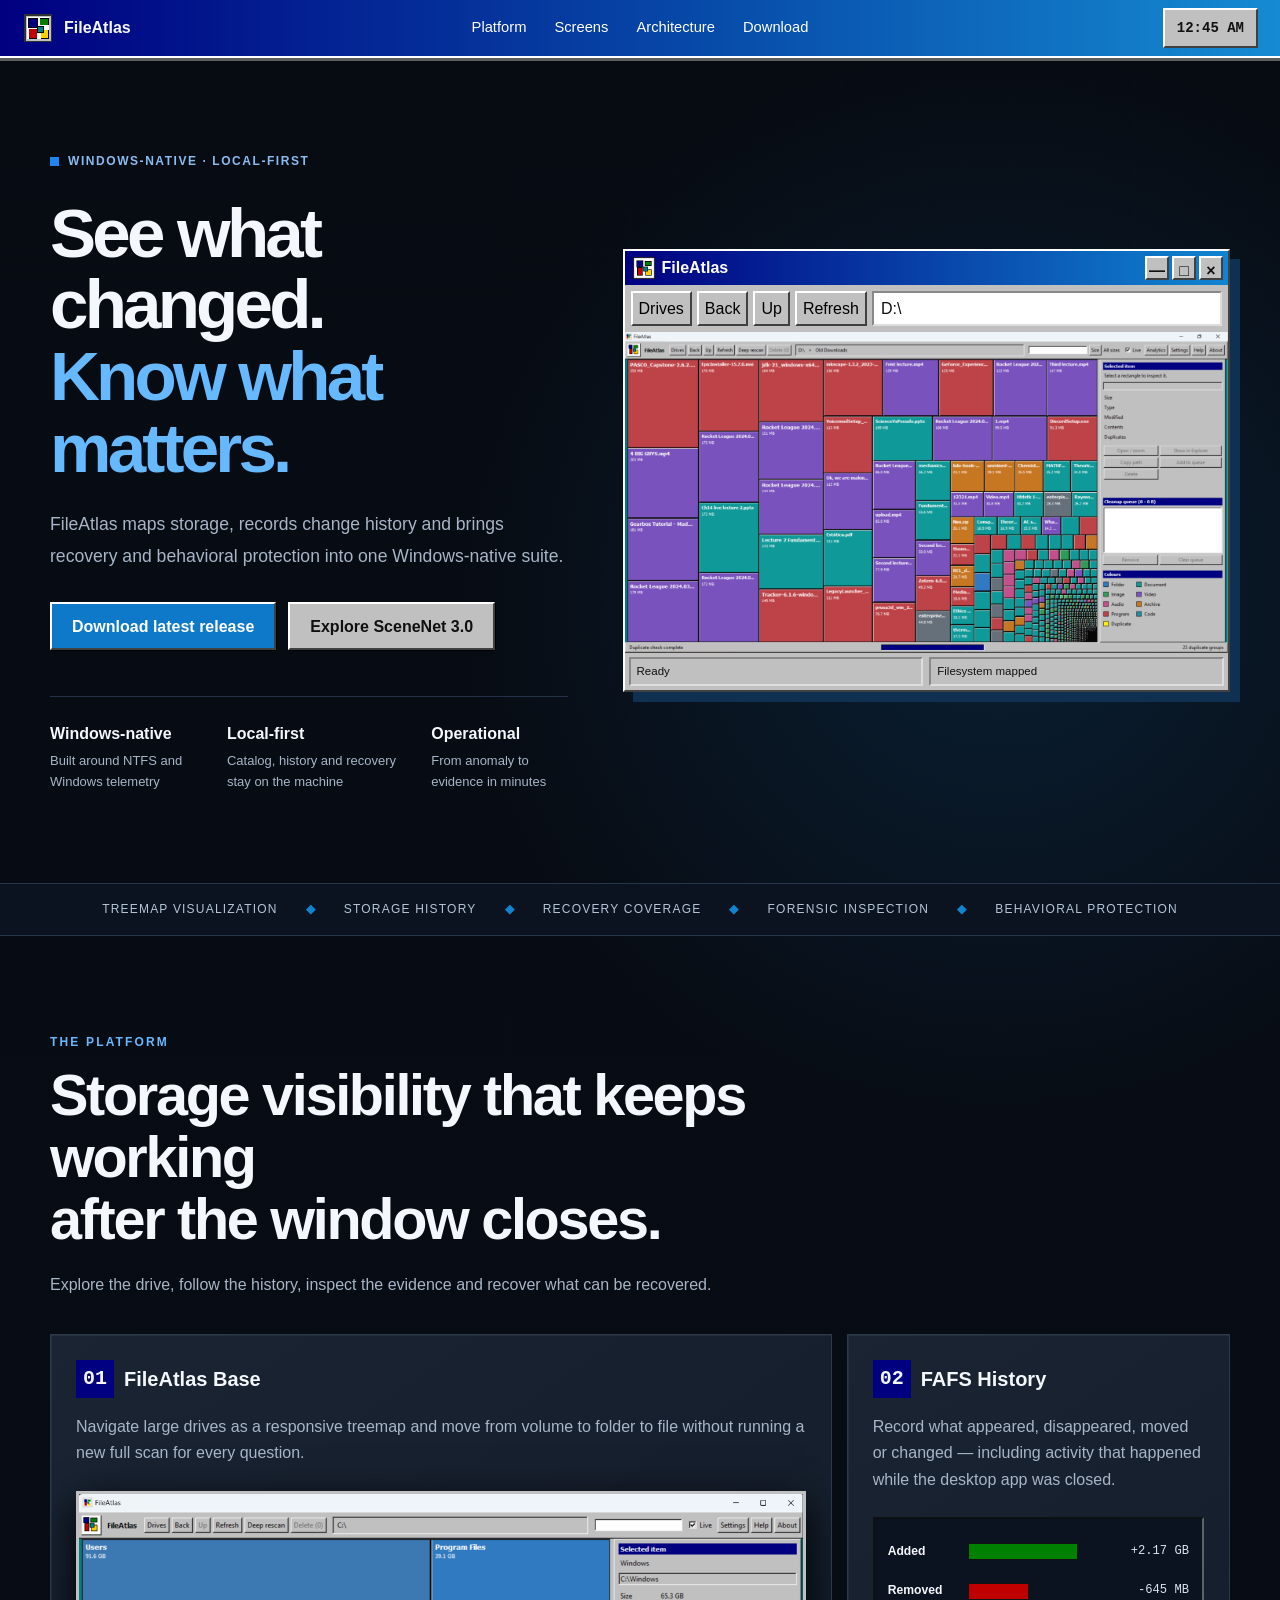
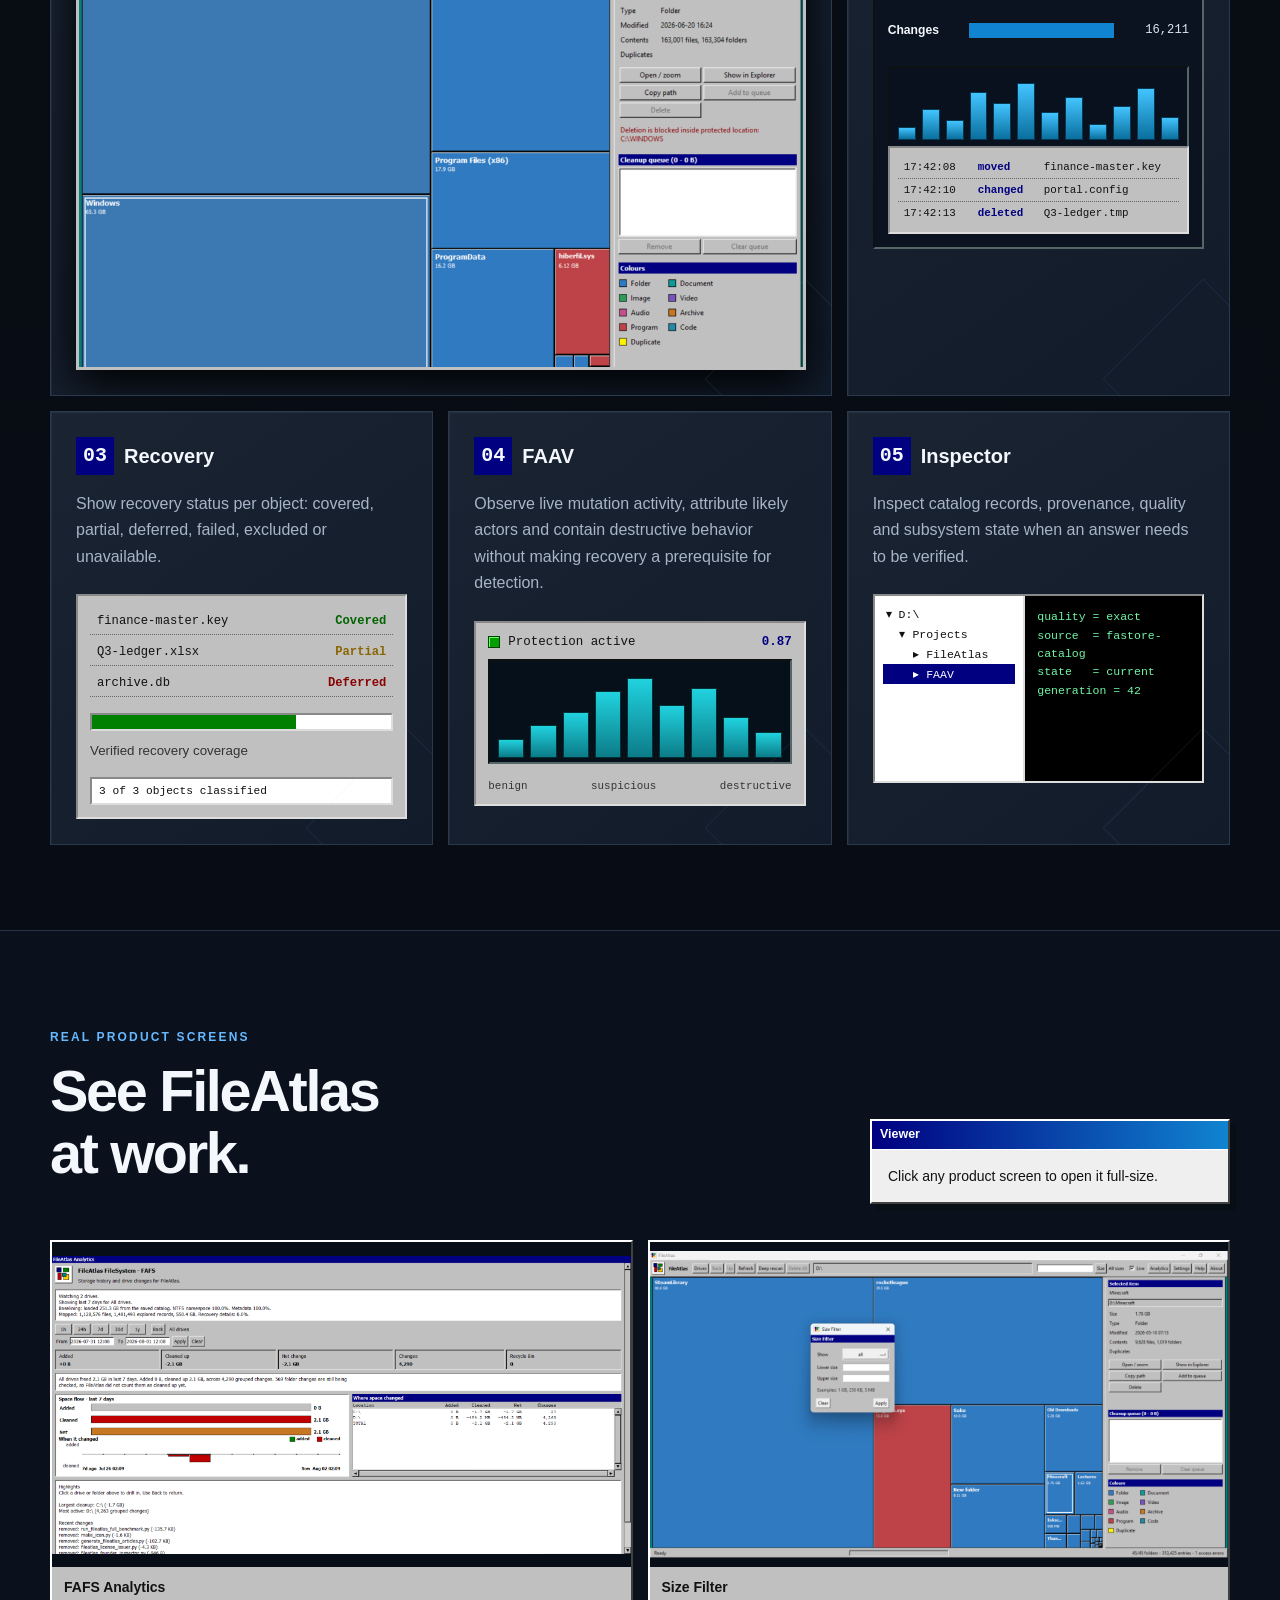
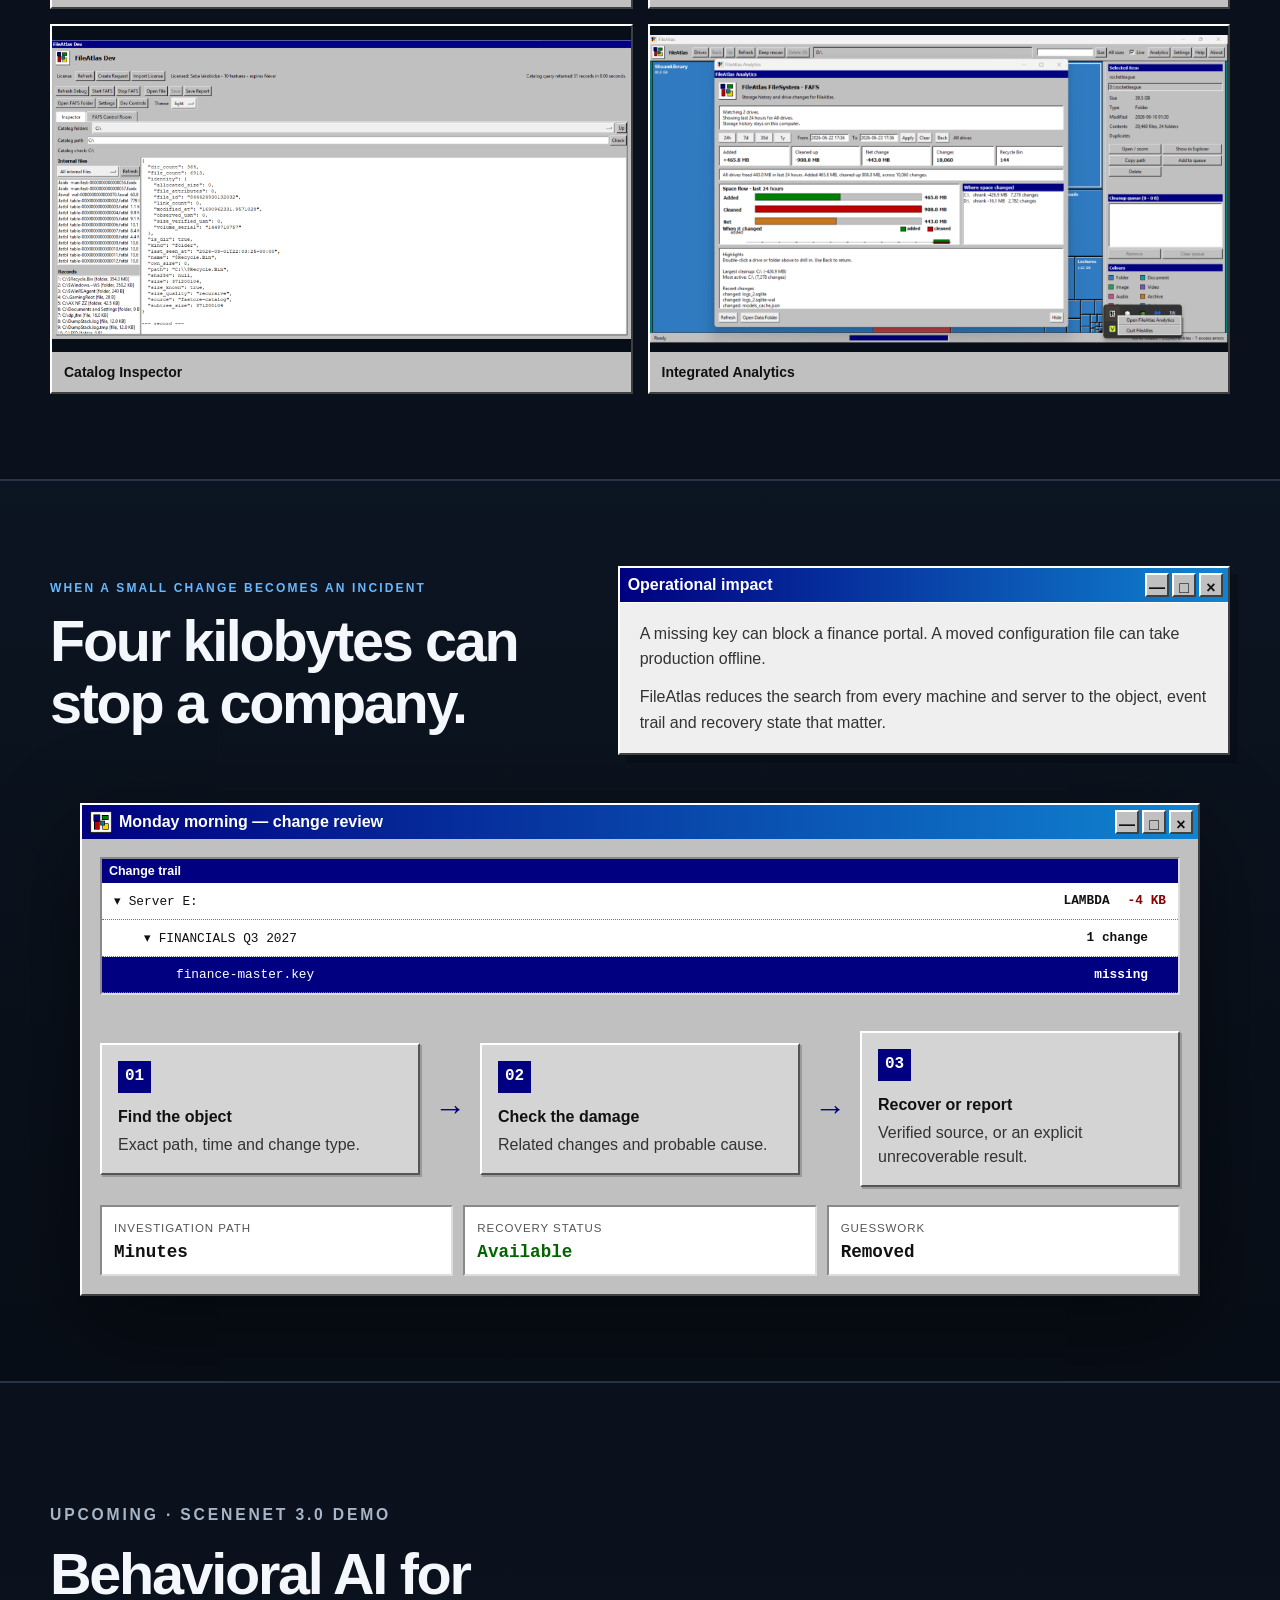
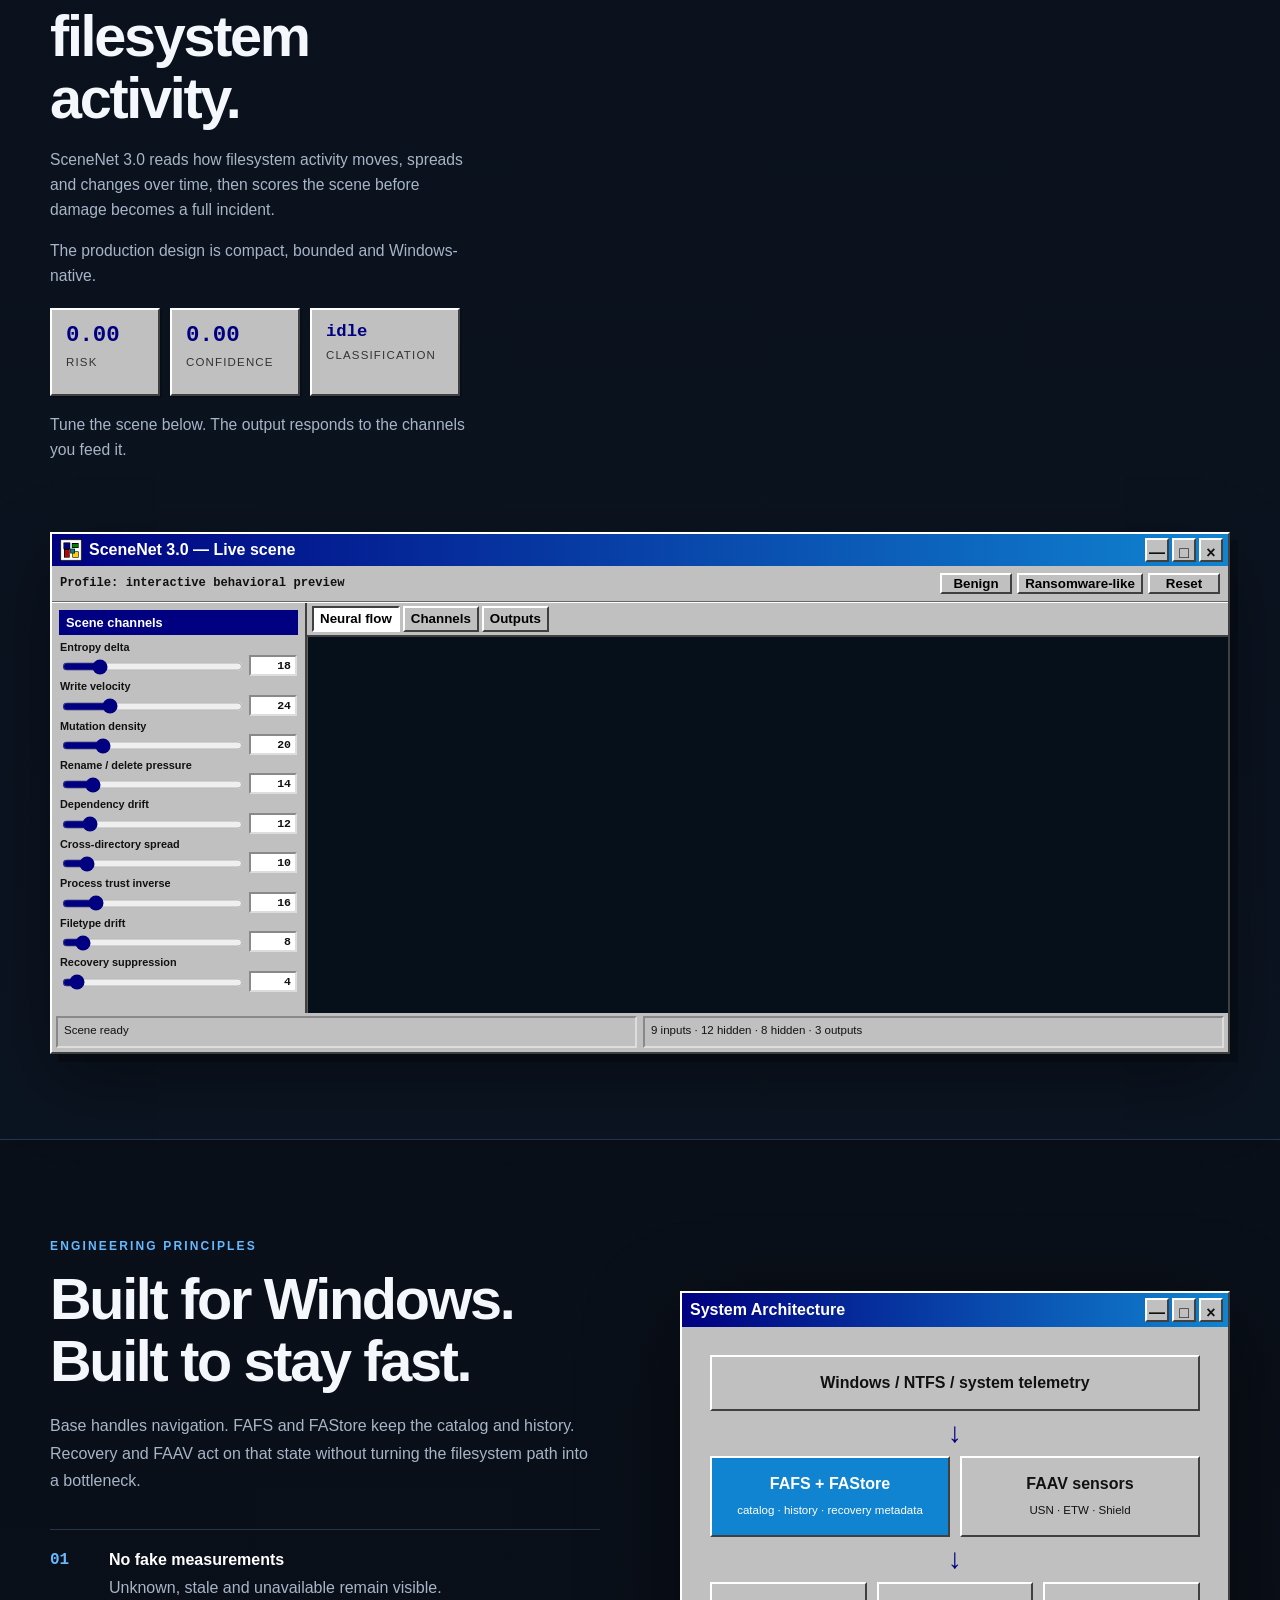
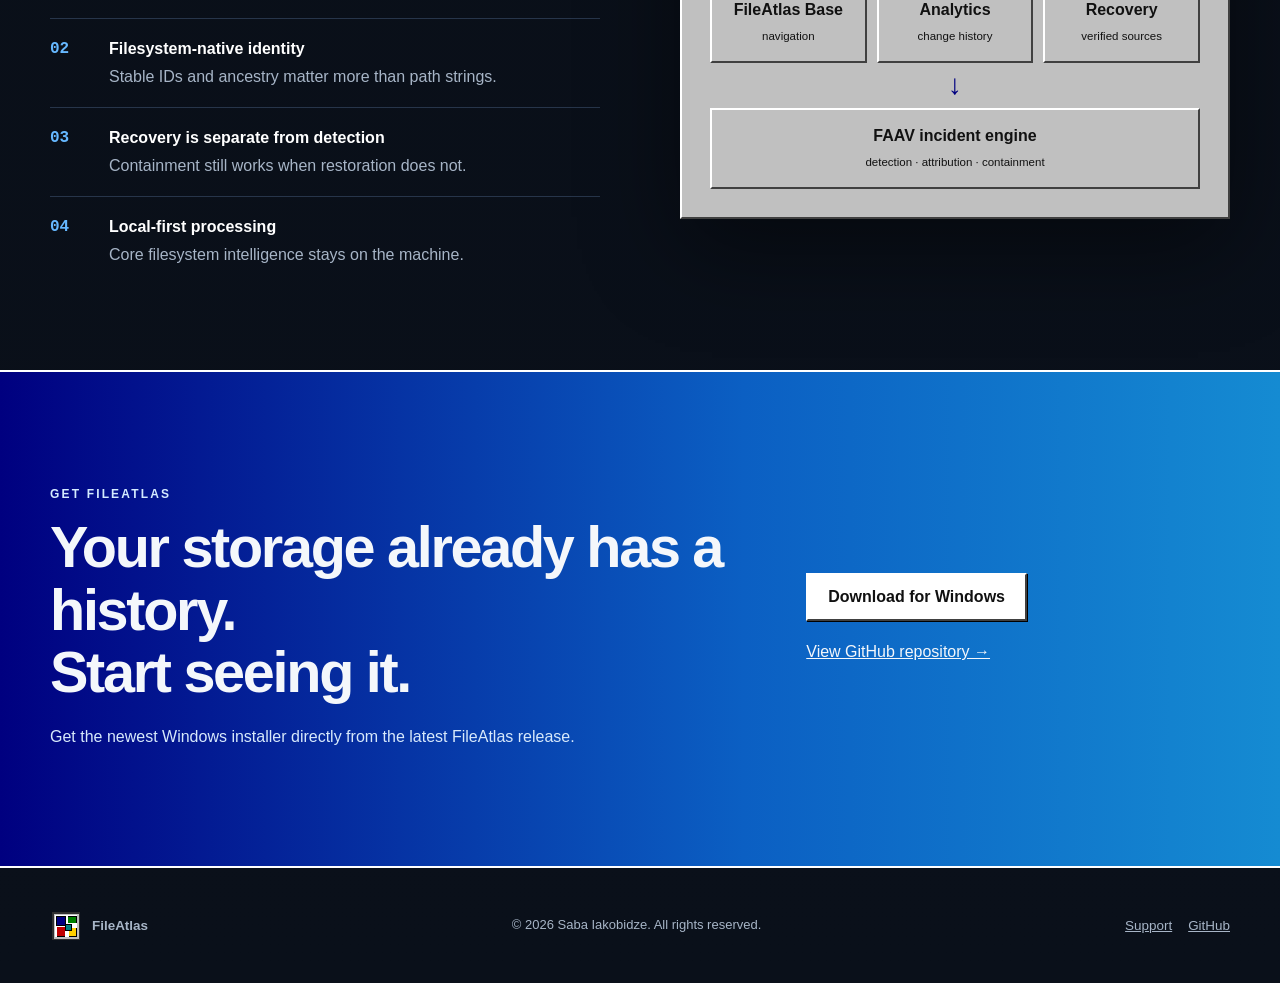
==== commit 20de72dc: "Update support email in footer" ====
--- a/site/index.html
+++ b/site/index.html
@@ -5,18 +5,18 @@
   <meta charset="utf-8">
   <meta name="viewport" content="width=device-width, initial-scale=1">
   <meta name="theme-color" content="#000080">
-  <meta name="description" content="FileAtlas for Windows: explore disk space and follow file history locally. Preview upcoming recovery and SceneNet features.">
+  <meta name="description" content="FileAtlas — Windows-native filesystem intelligence, history, recovery and behavioral protection.">
   <meta property="og:type" content="website">
   <meta property="og:url" content="https://file-atlas.com/">
   <meta property="og:title" content="FileAtlas">
-  <meta property="og:description" content="Explore disk space and follow file history on your own PC.">
+  <meta property="og:description" content="See what changed. Find what matters. Recover with evidence.">
   <meta property="og:image" content="https://file-atlas.com/assets/preview.png">
   <meta property="og:image:width" content="1200">
   <meta property="og:image:height" content="630">
   <meta property="og:image:alt" content="FileAtlas — Storage, History, Recovery and Protection">
   <meta name="twitter:card" content="summary_large_image">
   <meta name="twitter:title" content="FileAtlas">
-  <meta name="twitter:description" content="Explore disk space and follow file history on your own PC.">
+  <meta name="twitter:description" content="See what changed. Find what matters. Recover with evidence.">
   <meta name="twitter:image" content="https://file-atlas.com/assets/preview.png">
   <title>FileAtlas — Filesystem Intelligence for Windows</title>
   <link rel="icon" href="assets/fileatlas.ico">
@@ -24,37 +24,37 @@
   <script defer src="script.js"></script>
 </head>
 <body>
-  <a class="skip-link" href="#top">Skip to content</a>
   <header class="desktop-bar">
     <a class="brand" href="#top">
       <img src="assets/fileatlas-logo.png" alt="">
       <span>FileAtlas</span>
     </a>
-    <nav aria-label="Main navigation">
+    <nav>
       <a href="#platform">Platform</a>
       <a href="#screens">Screens</a>
       <a href="#architecture">Architecture</a>
       <a href="#download">Download</a>
     </nav>
-    <div class="clock" id="clock" aria-label="Local time">--:--</div>
+    <div class="clock" id="clock">--:--</div>
   </header>
 
   <main id="top">
     <section class="hero wrap">
       <div class="hero-copy">
         <div class="badge"><span></span> WINDOWS-NATIVE · LOCAL-FIRST</div>
-        <h1>Disk space.<br>File history.<br><em>One local app.</em></h1>
+        <h1>See what changed.<br><em>Know what matters.</em></h1>
         <p>
-          Find what’s taking up space. Follow files through edits, moves, and deletions. Keep the history on your own PC.
+          FileAtlas maps storage, records change history and brings recovery and
+          behavioral protection into one Windows-native suite.
         </p>
         <div class="actions">
-          <a class="win-button primary" href="https://github.com/File-Maker/FileAtlas/releases/latest" data-download-latest>Download latest release</a>
+          <a class="win-button primary" href="#" data-download-latest>Download latest release</a>
           <a class="win-button" href="#scenenet">Explore SceneNet 3.0</a>
         </div>
         <div class="spec-strip">
           <div><b>Windows-native</b><span>Built around NTFS and Windows telemetry</span></div>
-          <div><b>Local-first</b><span>Your catalog and history stay on your PC</span></div>
-          <div><b>No account</b><span>Open the app and explore your drives</span></div>
+          <div><b>Local-first</b><span>Catalog, history and recovery stay on the machine</span></div>
+          <div><b>Operational</b><span>From anomaly to evidence in minutes</span></div>
         </div>
       </div>
 
@@ -63,34 +63,37 @@
           <span><img src="assets/fileatlas-32.png" alt="">FileAtlas</span>
           <div class="controls"><i>—</i><i>□</i><i>×</i></div>
         </div>
-
-        <img class="hero-image" src="assets/storage-map.svg" alt="Illustrative storage map: five readable folder blocks sized by disk usage" width="960" height="640" fetchpriority="high">
-        <div class="statusbar"><span>Illustration · example data</span><span>Folder size = block size</span></div>
+        <div class="toolbar">
+          <button>Drives</button><button>Back</button><button>Up</button><button>Refresh</button>
+          <div class="address">D:\</div>
+        </div>
+        <img class="hero-image" src="assets/treemap-main.png" alt="FileAtlas treemap interface">
+        <div class="statusbar"><span>Ready</span><span>Filesystem mapped</span></div>
       </div>
     </section>
 
     <section class="ticker">
       <span>Treemap visualization</span><b>◆</b><span>Storage history</span><b>◆</b>
-      <span>Recovery · upcoming</span><b>◆</b><span>Forensic inspection</span><b>◆</b>
-      <span>Behavioral protection · upcoming</span>
+      <span>Recovery coverage</span><b>◆</b><span>Forensic inspection</span><b>◆</b>
+      <span>Behavioral protection</span>
     </section>
 <section id="platform" class="section wrap reveal">
       <div class="section-head">
         <p class="eyebrow">THE PLATFORM</p>
-        <h2>Explore your files.<br>Look back at their history.</h2>
-        <p>Available now: storage maps, background history, and analytics. Recovery and FAAV are upcoming additions.</p>
+        <h2>Storage visibility that keeps working<br>after the window closes.</h2>
+        <p>Explore the drive, follow the history, inspect the evidence and recover what can be recovered.</p>
       </div>
 
       <div class="cards">
         <article class="card big">
           <div class="card-title"><span>01</span> FileAtlas Base</div>
-          <p>See which folders take up space. Zoom into the map, filter by size, and review files before sending them to the Recycle Bin.</p>
+          <p>Navigate large drives as a responsive treemap and move from volume to folder to file without running a new full scan for every question.</p>
           <img src="assets/treemap-system.png" alt="FileAtlas system drive treemap">
         </article>
         <article class="card">
           <div class="card-title"><span>02</span> FAFS History</div>
           <p>Record what appeared, disappeared, moved or changed — including activity that happened while the desktop app was closed.</p>
-          <div class="history-visual"><p class="example-label">Illustrative activity</p>
+          <div class="history-visual">
             <div class="history-row"><b>Added</b><i class="green" style="width:72%"></i><span>+2.17 GB</span></div>
             <div class="history-row"><b>Removed</b><i class="red" style="width:38%"></i><span>-645 MB</span></div>
             <div class="history-row"><b>Changes</b><i class="blue" style="width:88%"></i><span>16,211</span></div>
@@ -101,34 +104,34 @@
               <i style="height:54%"></i><i style="height:82%"></i><i style="height:36%"></i>
             </div>
             <div class="history-events win-inset">
-              <div><span>17:42:08</span><b>moved</b><em>project-notes.txt</em></div>
-              <div><span>17:42:10</span><b>changed</b><em>draft.docx</em></div>
-              <div><span>17:42:13</span><b>deleted</b><em>old-export.zip</em></div>
+              <div><span>17:42:08</span><b>moved</b><em>finance-master.key</em></div>
+              <div><span>17:42:10</span><b>changed</b><em>portal.config</em></div>
+              <div><span>17:42:13</span><b>deleted</b><em>Q3-ledger.tmp</em></div>
             </div>
           </div>
         </article>
         <article class="card">
-          <div class="card-title"><span>03</span> Recovery <small class="upcoming">Upcoming</small></div>
-          <p>Planned recovery tools will show what can be restored and where coverage is incomplete. User-facing recovery is not included in the current Core release.</p>
+          <div class="card-title"><span>03</span> Recovery</div>
+          <p>Show recovery status per object: covered, partial, deferred, failed, excluded or unavailable.</p>
           <div class="recovery-visual win-inset">
             <div class="recovery-file">
-              <span>project-notes.txt</span><b>Covered</b>
+              <span>finance-master.key</span><b>Covered</b>
             </div>
             <div class="recovery-file">
-              <span>report.xlsx</span><b class="partial">Partial</b>
+              <span>Q3-ledger.xlsx</span><b class="partial">Partial</b>
             </div>
             <div class="recovery-file">
               <span>archive.db</span><b class="deferred">Deferred</b>
             </div>
             <div class="recovery-bar"><i style="width:68%"></i></div>
-            <small>Illustrative recovery coverage</small>
+            <small>Verified recovery coverage</small>
           </div>
         </article>
         <article class="card">
-          <div class="card-title"><span>04</span> FAAV <small class="upcoming">Upcoming</small></div>
-          <p>Upcoming behavioral analysis for filesystem changes, including SceneNet. FAAV is experimental and is not a supported antivirus component of the current Core release.</p>
+          <div class="card-title"><span>04</span> FAAV</div>
+          <p>Observe live mutation activity, attribute likely actors and contain destructive behavior without making recovery a prerequisite for detection.</p>
           <div class="faav-visual win-inset">
-            <div class="faav-status"><i></i><span>Example activity</span><b>DEMO</b></div>
+            <div class="faav-status"><i></i><span>Protection active</span><b>0.87</b></div>
             <div class="faav-wave">
               <i style="height:22%"></i><i style="height:38%"></i><i style="height:54%"></i>
               <i style="height:78%"></i><i style="height:94%"></i><i style="height:62%"></i>
@@ -139,7 +142,7 @@
         </article>
         <article class="card">
           <div class="card-title"><span>05</span> Inspector</div>
-          <p>Inspect catalog records and recorded file details. Advanced FileAtlas Dev diagnostics require a local Dev license.</p>
+          <p>Inspect catalog records, provenance, quality and subsystem state when an answer needs to be verified.</p>
           <div class="inspector-visual win-inset">
             <div class="inspector-tree">
               <span>▾ D:\</span>
@@ -161,7 +164,7 @@
         <div class="section-head split">
           <div>
             <p class="eyebrow">REAL PRODUCT SCREENS</p>
-            <h2>A look inside<br>the app.</h2>
+            <h2>See FileAtlas<br>at work.</h2>
           </div>
           <div class="screen-hint window">
             <div class="titlebar"><span>Viewer</span><div class="controls"><i>—</i><i>□</i><i>×</i></div></div>
@@ -170,39 +173,168 @@
         </div>
 
         <div class="gallery">
-          <button data-image="assets/analytics.png" data-caption="FAFS Analytics"><img src="assets/analytics.png" alt="FAFS Analytics" loading="lazy"><span>FAFS Analytics</span></button>
-          <button data-image="assets/size-filter.png" data-caption="Size Filter"><img src="assets/size-filter.png" alt="Size filter" loading="lazy"><span>Size Filter</span></button>
-          <button data-image="assets/inspector.png" data-caption="Catalog Inspector"><img src="assets/inspector.png" alt="Catalog Inspector" loading="lazy"><span>Catalog Inspector</span></button>
-          <button data-image="assets/analytics-overlay.png" data-caption="Integrated Analytics"><img src="assets/analytics-overlay.png" alt="Integrated Analytics" loading="lazy"><span>Integrated Analytics</span></button>
-        </div>
-      </div>
-    </section>
-
-
-
-    <section id="why" class="section wrap">
-      <div class="section-head"><p class="eyebrow">FILE HISTORY</p><h2>Where did that file go?</h2><p>Open an item’s history to follow its recorded changes, even after it has moved or is no longer present.</p></div>
-      <div class="history-story"><div><span>01 / FIND</span><h3>Search the catalog</h3><p>Look for a file by name or path across known files and folders.</p></div><div><span>02 / FOLLOW</span><h3>Inspect its timeline</h3><p>Follow edits, moves, renames, and Recycle Bin activity where identity and history are available.</p></div><div><span>03 / CHECK</span><h3>See its last known state</h3><p>Understand when it changed and whether it is still present. Retained history is not a backup of the file.</p></div></div>
-    </section>
-
-    <section id="scenenet" class="section scene-section">
+          <button data-image="assets/analytics.png" data-caption="FAFS Analytics"><img src="assets/analytics.png" alt="FAFS Analytics"><span>FAFS Analytics</span></button>
+          <button data-image="assets/size-filter.png" data-caption="Size Filter"><img src="assets/size-filter.png" alt="Size filter"><span>Size Filter</span></button>
+          <button data-image="assets/inspector.png" data-caption="Catalog Inspector"><img src="assets/inspector.png" alt="Catalog Inspector"><span>Catalog Inspector</span></button>
+          <button data-image="assets/analytics-overlay.png" data-caption="Integrated Analytics"><img src="assets/analytics-overlay.png" alt="Integrated Analytics"><span>Integrated Analytics</span></button>
+        </div>
+      </div>
+    </section>
+
+
+
+    <section id="why" class="section why-section reveal">
       <div class="wrap">
-        <div class="section-head scene-heading"><p class="eyebrow">UPCOMING / SCENENET 3.0</p><h2>File activity,<br>across space and time.</h2><p>SceneNet is part of the upcoming FAAV work. Its reference design processes a 16 × 16 grid across eight time slices and 16 channels to examine patterns in filesystem activity.</p></div>
-        <div class="scene-panel window">
-          <div class="titlebar"><span><img src="assets/fileatlas-32.png" alt="">SceneNet / Activity explorer</span><span class="illustration-label">ILLUSTRATION</span></div>
-          <div class="scene-workspace">
-            <div class="scene-controls"><p class="control-label">Activity pattern</p><div class="preset-buttons" role="group" aria-label="Activity pattern"><button type="button" data-preset="routine" aria-pressed="true">Routine edits</button><button type="button" data-preset="burst" aria-pressed="false">Bulk changes</button><button type="button" data-preset="spread" aria-pressed="false">Spreading activity</button></div>
-              <label class="range-label" for="scene-time">Time slice <output id="slice-output" for="scene-time">4 / 8</output></label><input id="scene-time" type="range" min="1" max="8" value="4">
-              <label class="range-label" for="scene-intensity">Intensity <output id="intensity-output" for="scene-intensity">60%</output></label><input id="scene-intensity" type="range" min="10" max="100" value="60" step="10">
-              <button class="reset-scene" id="reset-scene" type="button">Reset illustration</button>
-            </div>
-            <div class="scene-visual"><div class="map-heading"><span>Spatial activity</span><span>16 × 16 cells</span></div><div id="scene-grid" class="scene-grid" role="img" aria-label="Illustrative spatial activity grid"></div><div class="map-legend"><span>Lower</span><div aria-hidden="true"><i></i><i></i><i></i><i></i><i></i></div><span>Higher activity</span></div></div>
-            <div class="scene-readout" aria-live="polite" aria-atomic="true"><p class="control-label">Pattern overview</p><h3 id="pattern-title">Routine edits</h3><p id="pattern-description">A few isolated cells change while most of the scene stays quiet.</p><div class="scene-stat"><strong id="active-cells">—</strong><span>active cells / 256</span></div><div class="scene-stat"><strong id="scene-slice">04</strong><span>time slice / 08</span></div><p class="model-note">Activity alone does not establish malicious intent.</p></div>
-          </div>
-          <div class="scene-bottom">Illustrative data. This page does not run the SceneNet model or scan your files.</div>
-        </div>
-        <p class="scene-note">Upcoming technology, not a feature of the current supported Core release. The visualization explains a concept; it does not demonstrate antivirus effectiveness.</p>
-        <noscript><p>Enable JavaScript to explore the illustration. SceneNet examines spatial activity across multiple time slices.</p></noscript>
+        <div class="why-head">
+          <div>
+            <p class="eyebrow">WHEN A SMALL CHANGE BECOMES AN INCIDENT</p>
+            <h2>Four kilobytes can stop a company.</h2>
+          </div>
+          <div class="impact-note window">
+            <div class="titlebar">
+              <span>Operational impact</span>
+              <div class="controls"><i>—</i><i>□</i><i>×</i></div>
+            </div>
+            <div class="impact-note-body">
+              <p>A missing key can block a finance portal. A moved configuration file can take production offline.</p>
+              <p>FileAtlas reduces the search from every machine and server to the object, event trail and recovery state that matter.</p>
+            </div>
+          </div>
+        </div>
+
+        <div class="incident-board window">
+          <div class="titlebar">
+            <span><img src="assets/fileatlas-32.png" alt="">Monday morning — change review</span>
+            <div class="controls"><i>—</i><i>□</i><i>×</i></div>
+          </div>
+
+          <div class="incident-board-body">
+            <div class="incident-tree win95-panel">
+              <div class="panel-caption">Change trail</div>
+              <div class="tree-entry"><span>▾ Server E:</span><b>LAMBDA</b><strong>-4 KB</strong></div>
+              <div class="tree-entry indent"><span>▾ FINANCIALS Q3 2027</span><b>1 change</b></div>
+              <div class="tree-entry indent2 selected"><span>finance-master.key</span><b>missing</b></div>
+            </div>
+
+            <div class="incident-route">
+              <div class="route-step">
+                <b>01</b>
+                <span><strong>Find the object</strong>Exact path, time and change type.</span>
+              </div>
+              <div class="route-arrow">→</div>
+              <div class="route-step">
+                <b>02</b>
+                <span><strong>Check the damage</strong>Related changes and probable cause.</span>
+              </div>
+              <div class="route-arrow">→</div>
+              <div class="route-step">
+                <b>03</b>
+                <span><strong>Recover or report</strong>Verified source, or an explicit unrecoverable result.</span>
+              </div>
+            </div>
+
+            <div class="incident-metrics">
+              <div><span>Investigation path</span><strong>Minutes</strong></div>
+              <div><span>Recovery status</span><strong class="ok">Available</strong></div>
+              <div><span>Guesswork</span><strong>Removed</strong></div>
+            </div>
+          </div>
+        </div>
+      </div>
+    </section>
+
+    <section id="scenenet" class="section scenenet-section">
+      <div class="wrap scenenet-grid reveal">
+        <div class="scenenet-copy">
+          <p class="eyebrow">UPCOMING · SCENENET 3.0 DEMO</p>
+          <h2>Behavioral AI for filesystem activity.</h2>
+          <p>
+            SceneNet 3.0 reads how filesystem activity moves, spreads and changes
+            over time, then scores the scene before damage becomes a full incident.
+          </p>
+          <p>
+            The production design is compact, bounded and Windows-native.
+          </p>
+          <div class="scenenet-stats">
+            <div><strong id="riskValue" class="fixed-readout">0.00</strong><span>risk</span></div>
+            <div><strong id="confidenceValue" class="fixed-readout">0.00</strong><span>confidence</span></div>
+            <div><strong id="classValue" class="fixed-readout class-readout">idle</strong><span>classification</span></div>
+          </div>
+          <p class="scenenet-hint">
+            Tune the scene below. The output responds to the channels you feed it.
+          </p>
+        </div>
+
+        <div class="scenenet-window window fixed-scenenet-window">
+          <div class="titlebar">
+            <span><img src="assets/fileatlas-32.png" alt="">SceneNet 3.0 — Live scene</span>
+            <div class="controls"><i>—</i><i>□</i><i>×</i></div>
+          </div>
+          <div class="scenenet-toolbar">
+            <span>Profile: interactive behavioral preview</span>
+            <div class="toolbar-actions">
+              <button id="presetBenign" type="button">Benign</button>
+              <button id="presetRansom" type="button">Ransomware-like</button>
+              <button id="resetScene" type="button">Reset</button>
+            </div>
+          </div>
+
+          <div class="scenenet-console">
+            <div class="channel-panel">
+              <div class="channel-title">Scene channels</div>
+              <label>Entropy delta
+                <input id="entropyDelta" type="range" min="0" max="100" value="18">
+                <output id="entropyDeltaOut">18</output>
+              </label>
+              <label>Write velocity
+                <input id="writeVelocity" type="range" min="0" max="100" value="24">
+                <output id="writeVelocityOut">24</output>
+              </label>
+              <label>Mutation density
+                <input id="mutationDensity" type="range" min="0" max="100" value="20">
+                <output id="mutationDensityOut">20</output>
+              </label>
+              <label>Rename / delete pressure
+                <input id="renameDelete" type="range" min="0" max="100" value="14">
+                <output id="renameDeleteOut">14</output>
+              </label>
+              <label>Dependency drift
+                <input id="dependencyDrift" type="range" min="0" max="100" value="12">
+                <output id="dependencyDriftOut">12</output>
+              </label>
+              <label>Cross-directory spread
+                <input id="spread" type="range" min="0" max="100" value="10">
+                <output id="spreadOut">10</output>
+              </label>
+              <label>Process trust inverse
+                <input id="trustInverse" type="range" min="0" max="100" value="16">
+                <output id="trustInverseOut">16</output>
+              </label>
+              <label>Filetype drift
+                <input id="filetypeDrift" type="range" min="0" max="100" value="8">
+                <output id="filetypeDriftOut">8</output>
+              </label>
+              <label>Recovery suppression
+                <input id="recoveryPressure" type="range" min="0" max="100" value="4">
+                <output id="recoveryPressureOut">4</output>
+              </label>
+            </div>
+
+            <div class="network-panel">
+              <div class="network-tabs">
+                <button class="active" type="button">Neural flow</button>
+                <button type="button">Channels</button>
+                <button type="button">Outputs</button>
+              </div>
+              <canvas id="sceneCanvas" width="980" height="560" aria-label="Interactive SceneNet 3.0 behavioral AI preview"></canvas>
+            </div>
+          </div>
+
+          <div class="statusbar">
+            <span id="sceneStatus">Scene ready</span>
+            <span id="sceneSummary">9 inputs · 12 hidden · 8 hidden · 3 outputs</span>
+          </div>
+        </div>
       </div>
     </section>
 
@@ -210,12 +342,12 @@
       <div class="arch">
         <div>
           <p class="eyebrow">ENGINEERING PRINCIPLES</p>
-          <h2>Windows underneath.<br>Your data stays local.</h2>
-          <p class="lead">Base provides the storage view. FAFS and FAStore maintain the local catalog and history. Upcoming recovery and FAAV components build on that foundation.</p>
+          <h2>Built for Windows.<br>Built to stay fast.</h2>
+          <p class="lead">Base handles navigation. FAFS and FAStore keep the catalog and history. Recovery and FAAV act on that state without turning the filesystem path into a bottleneck.</p>
           <ul class="principles">
-            <li><b>01</b><span><strong>Clear measurement states</strong>Unknown, stale and unavailable remain visible.</span></li>
+            <li><b>01</b><span><strong>No fake measurements</strong>Unknown, stale and unavailable remain visible.</span></li>
             <li><b>02</b><span><strong>Filesystem-native identity</strong>Stable IDs and ancestry matter more than path strings.</span></li>
-            <li><b>03</b><span><strong>Recovery is separate from detection</strong>The upcoming design treats containment and restoration as separate capabilities.</span></li>
+            <li><b>03</b><span><strong>Recovery is separate from detection</strong>Containment still works when restoration does not.</span></li>
             <li><b>04</b><span><strong>Local-first processing</strong>Core filesystem intelligence stays on the machine.</span></li>
           </ul>
         </div>
@@ -226,16 +358,16 @@
             <div class="arrow">↓</div>
             <div class="row">
               <div class="node core">FAFS + FAStore<br><small>catalog · history · recovery metadata</small></div>
-              <div class="node">FAAV sensors<br><small>upcoming · USN · ETW · Shield</small></div>
+              <div class="node">FAAV sensors<br><small>USN · ETW · Shield</small></div>
             </div>
             <div class="arrow">↓</div>
             <div class="row three">
               <div class="node">FileAtlas Base<br><small>navigation</small></div>
               <div class="node">Analytics<br><small>change history</small></div>
-              <div class="node">Recovery<br><small>upcoming · verified sources</small></div>
+              <div class="node">Recovery<br><small>verified sources</small></div>
             </div>
             <div class="arrow">↓</div>
-            <div class="node">FAAV incident engine<br><small>upcoming · detection · attribution · containment</small></div>
+            <div class="node">FAAV incident engine<br><small>detection · attribution · containment</small></div>
           </div>
         </div>
       </div>
@@ -245,12 +377,12 @@
       <div class="wrap download-inner">
         <div>
           <p class="eyebrow">GET FILEATLAS</p>
-          <h2>Download FileAtlas<br>for Windows.</h2>
-          <p>Windows 10 / 11 · 64-bit · 4 GB RAM minimum. The installer includes the runtime dependencies.</p>
+          <h2>Your storage already has a history.<br>Start seeing it.</h2>
+          <p>Get the newest Windows installer directly from the latest FileAtlas release.</p>
         </div>
         <div class="download-actions">
-          <a class="win-button light" href="https://github.com/File-Maker/FileAtlas/releases/latest" data-download-latest>Download for Windows</a>
-          <a href="https://github.com/File-Maker/FileAtlas/releases/latest">Release notes</a><span id="release-status" role="status">Latest release on GitHub</span><small class="installer-note">The current installer is unsigned. Windows SmartScreen may show a warning.</small>
+          <a class="win-button light" href="#" data-download-latest>Download for Windows</a>
+          <a href="https://github.com/File-Maker/FileAtlas">View GitHub repository →</a>
         </div>
       </div>
     </section>
@@ -258,13 +390,13 @@
 
   <footer class="footer wrap">
     <a class="brand" href="#top"><img src="assets/fileatlas-logo.png" alt=""><span>FileAtlas</span></a>
-    <p>Copyright © 2026 Saba Iakobidze. All rights reserved.</p>
-    <div><a href="mailto:iakobidzesab@gmail.com">Support</a><a href="https://github.com/File-Maker/FileAtlas">GitHub</a><a href="https://github.com/File-Maker/FileAtlas/blob/main/PRIVACY.md">Privacy</a><a href="https://github.com/File-Maker/FileAtlas/blob/main/THIRD-PARTY-NOTICES.txt">Notices</a></div>
+    <p>© 2026 Saba Iakobidze. All rights reserved.</p>
+    <div><a href="mailto:si@file-atlas.com">Support</a><a href="https://github.com/File-Maker/FileAtlas">GitHub</a></div>
   </footer>
 
-  <dialog id="lightbox" aria-labelledby="lightbox-title">
-    <div class="titlebar"><span id="lightbox-title">Preview</span><button id="close" type="button" aria-label="Close screenshot">×</button></div>
-    <img id="lightbox-image" alt="">
+  <dialog id="lightbox">
+    <div class="titlebar"><span id="lightbox-title">Preview</span><button id="close">×</button></div>
+    <img id="lightbox-image" src="" alt="">
   </dialog>
 </body>
 </html>
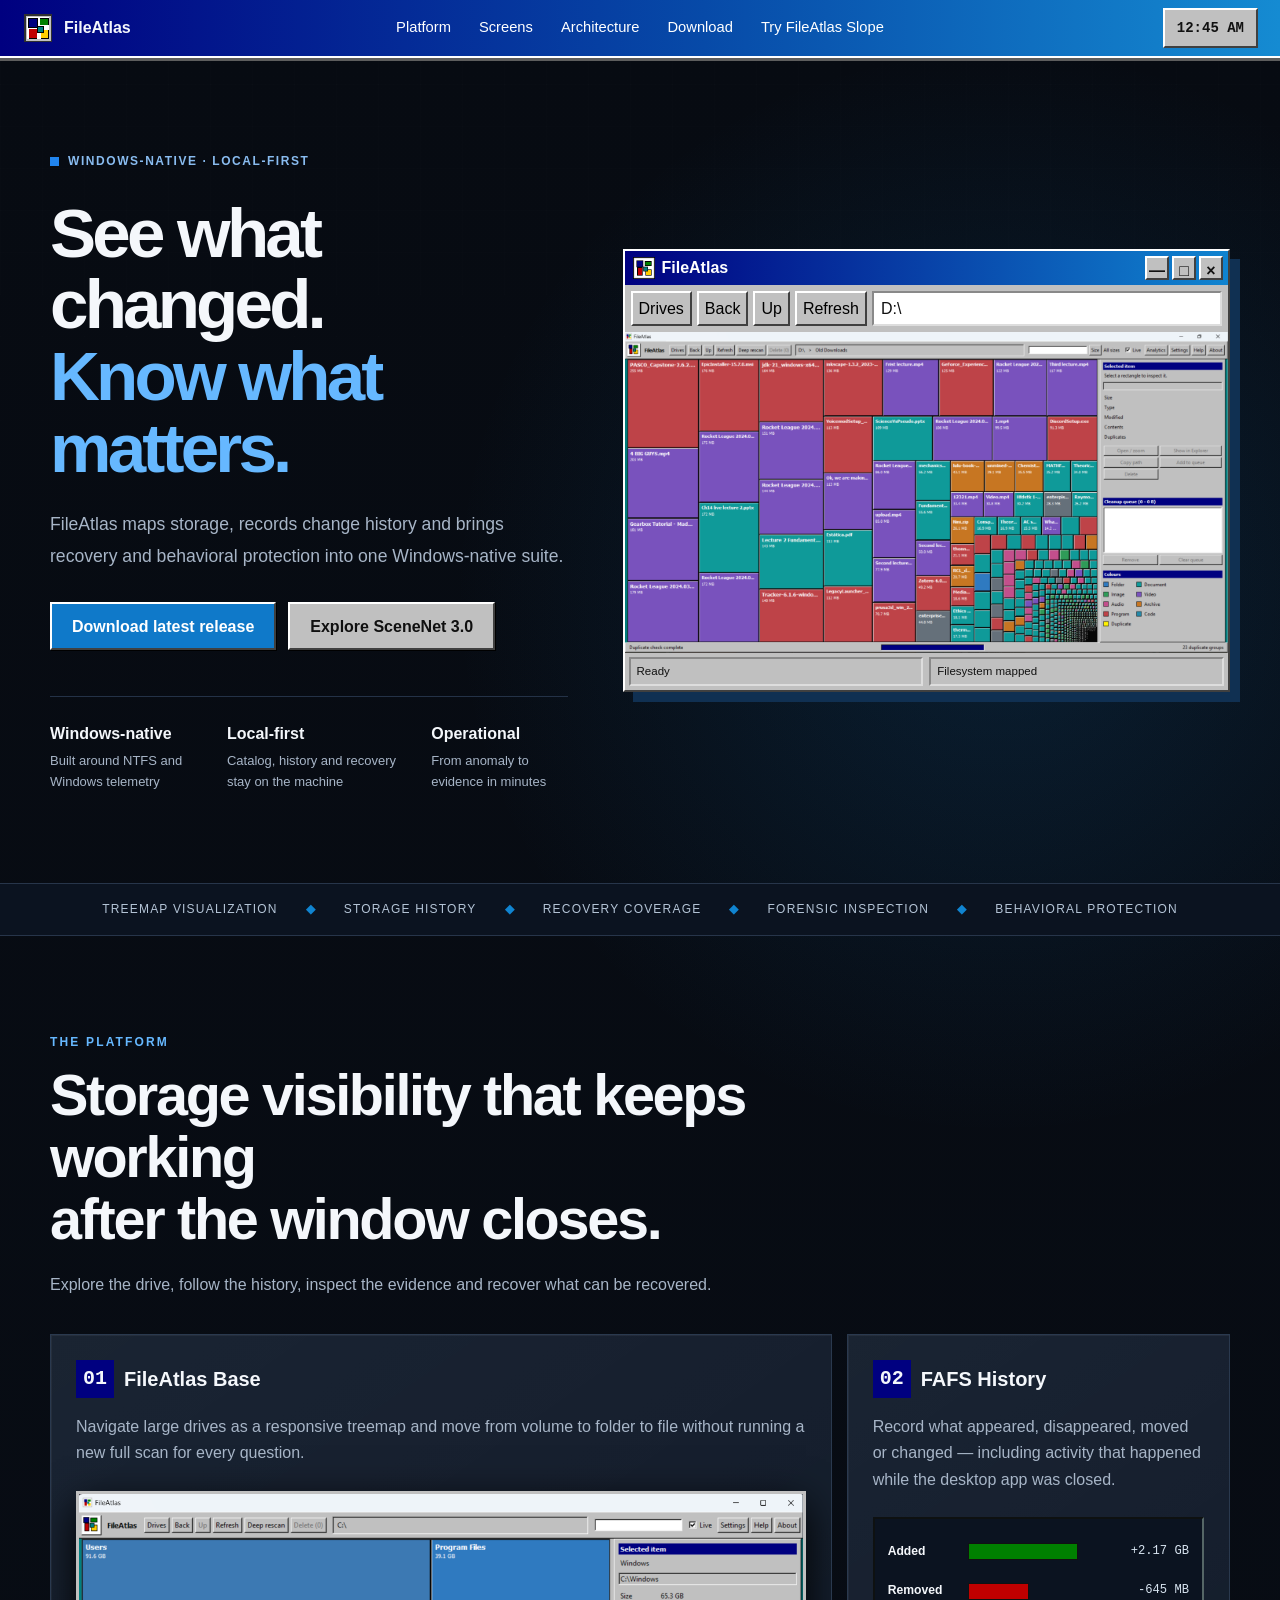
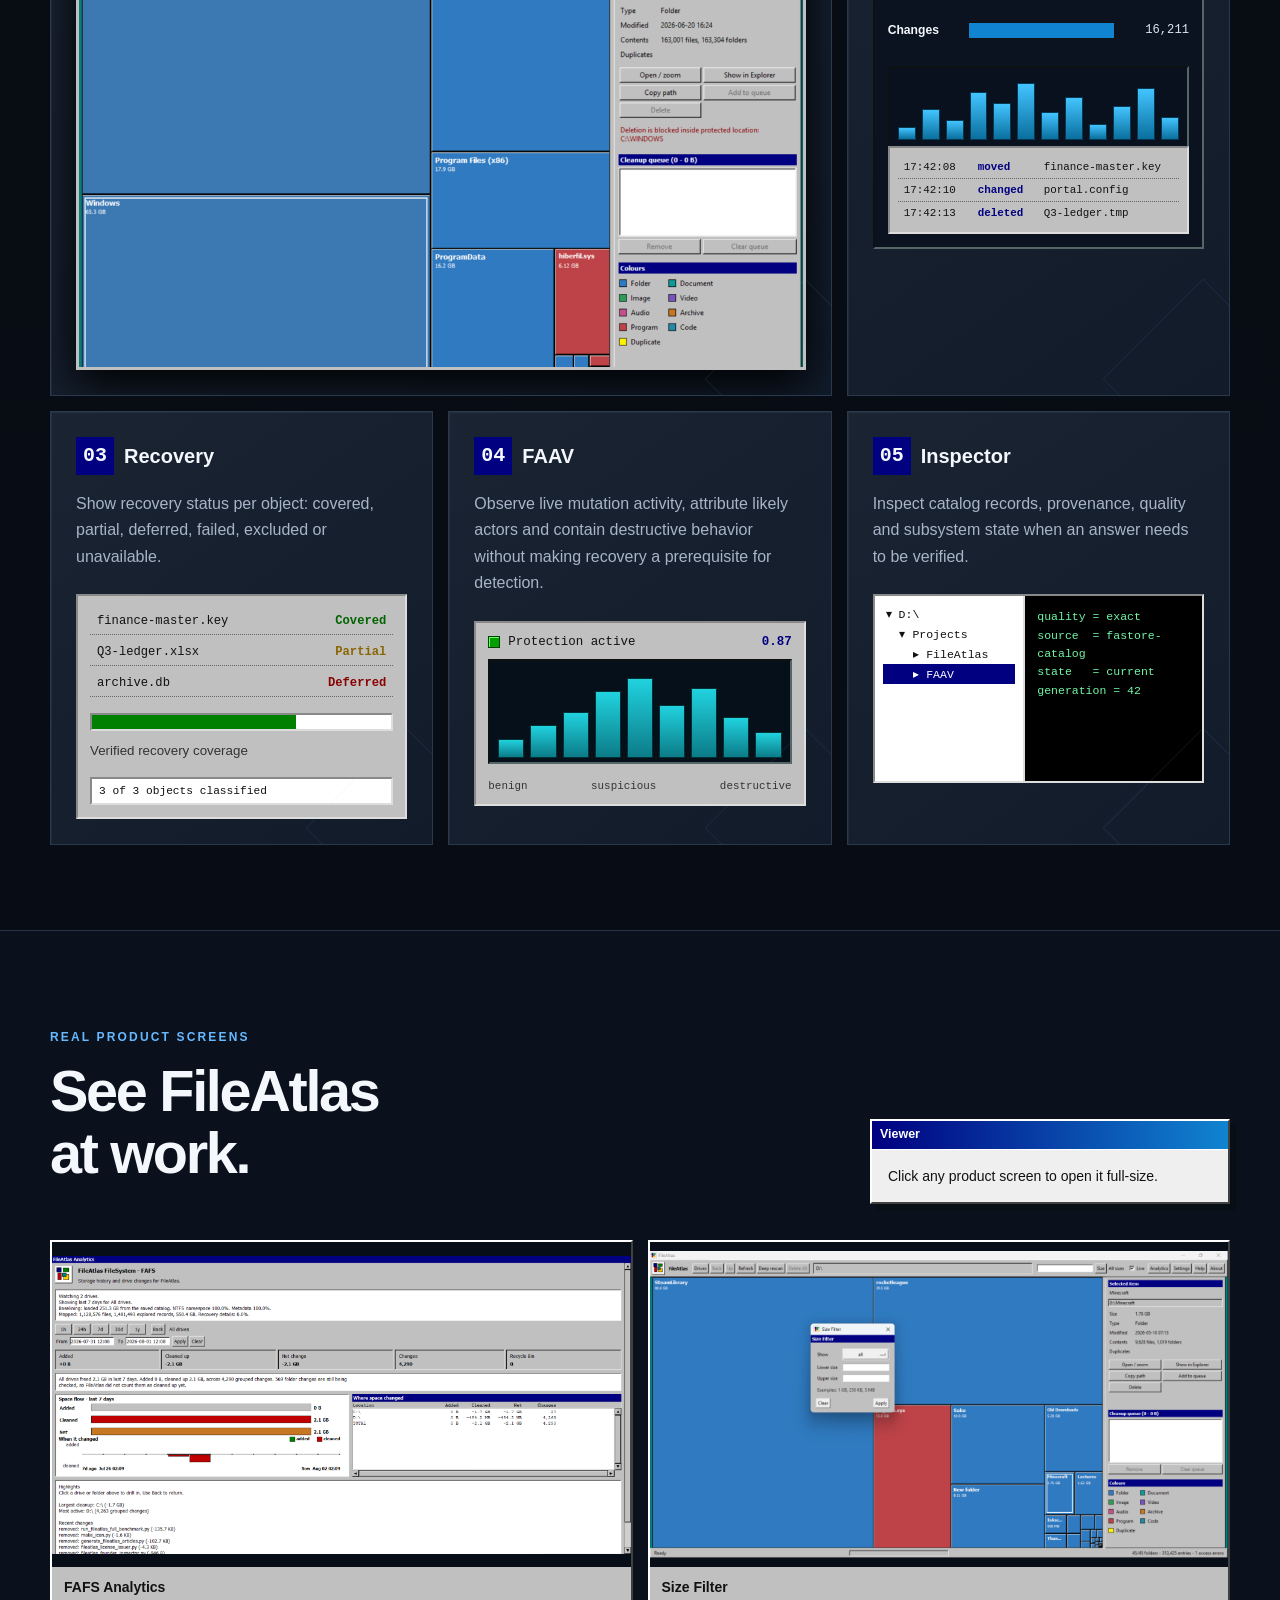
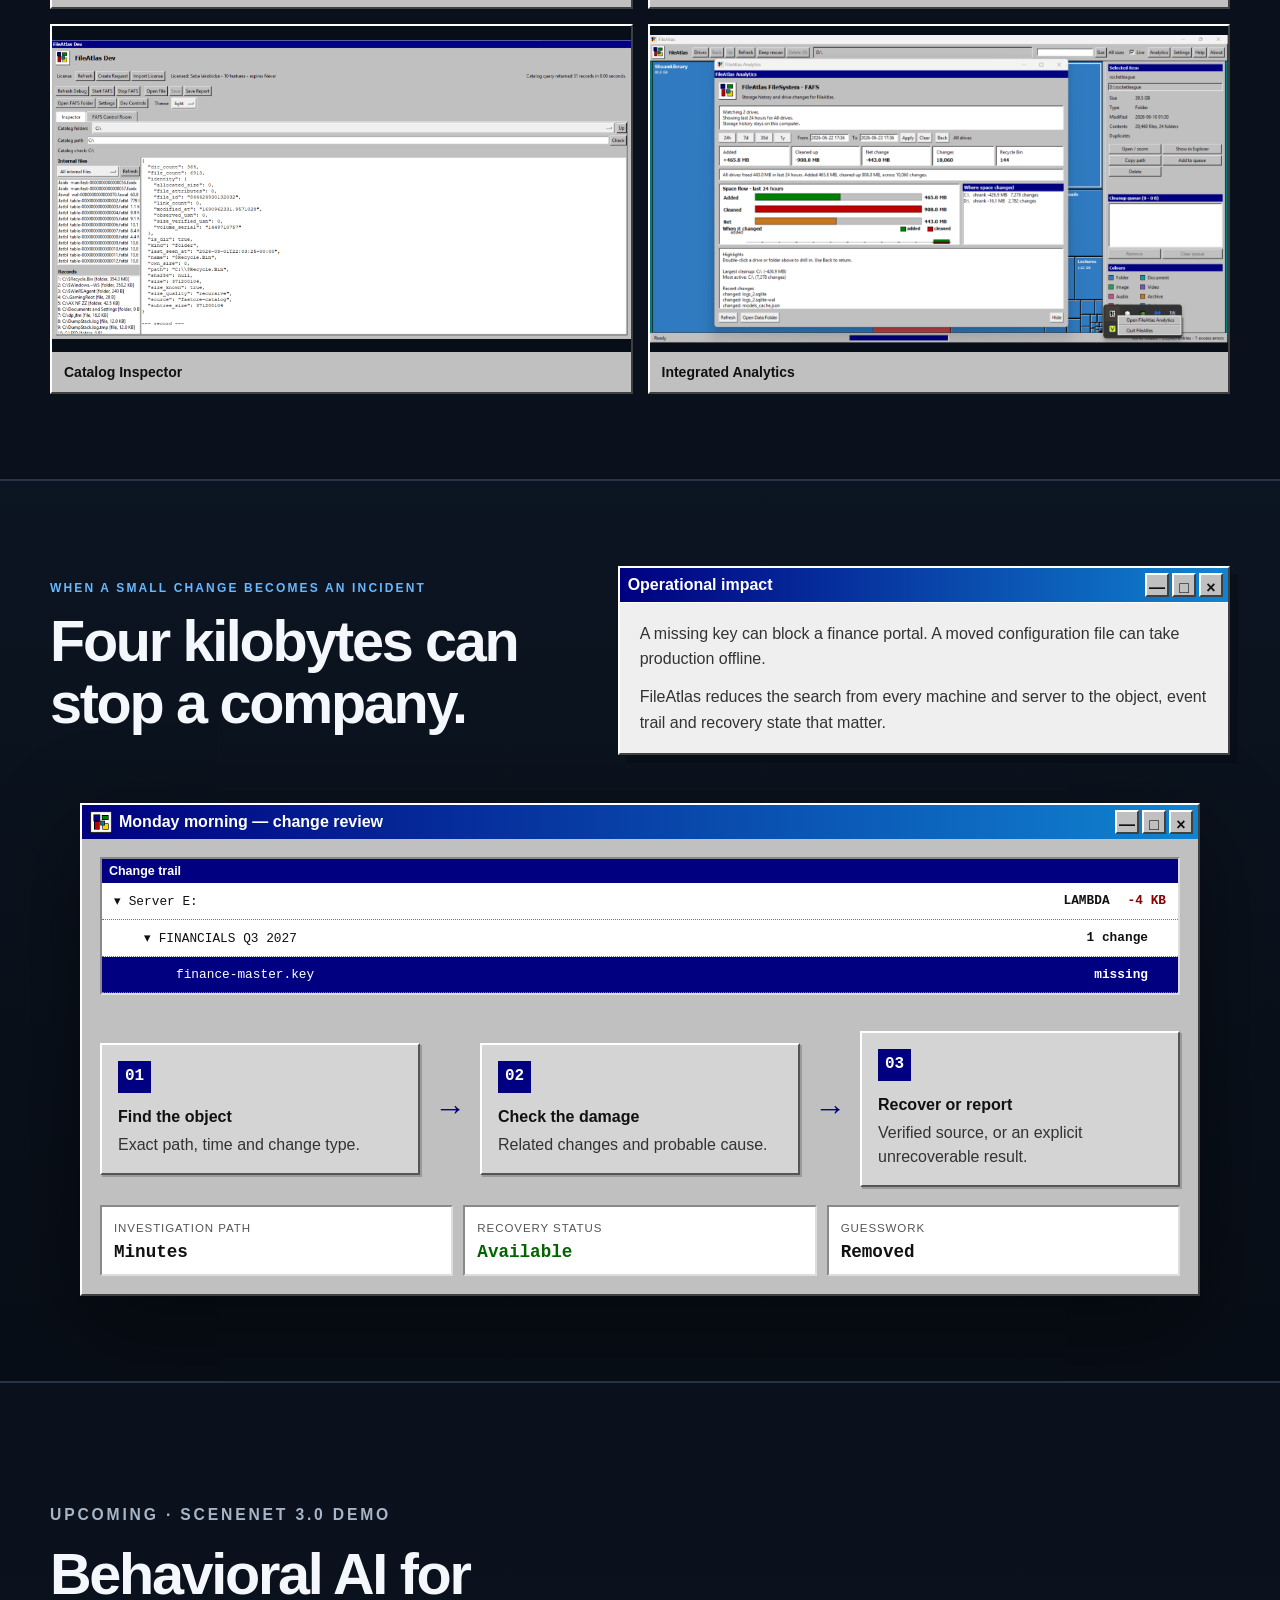
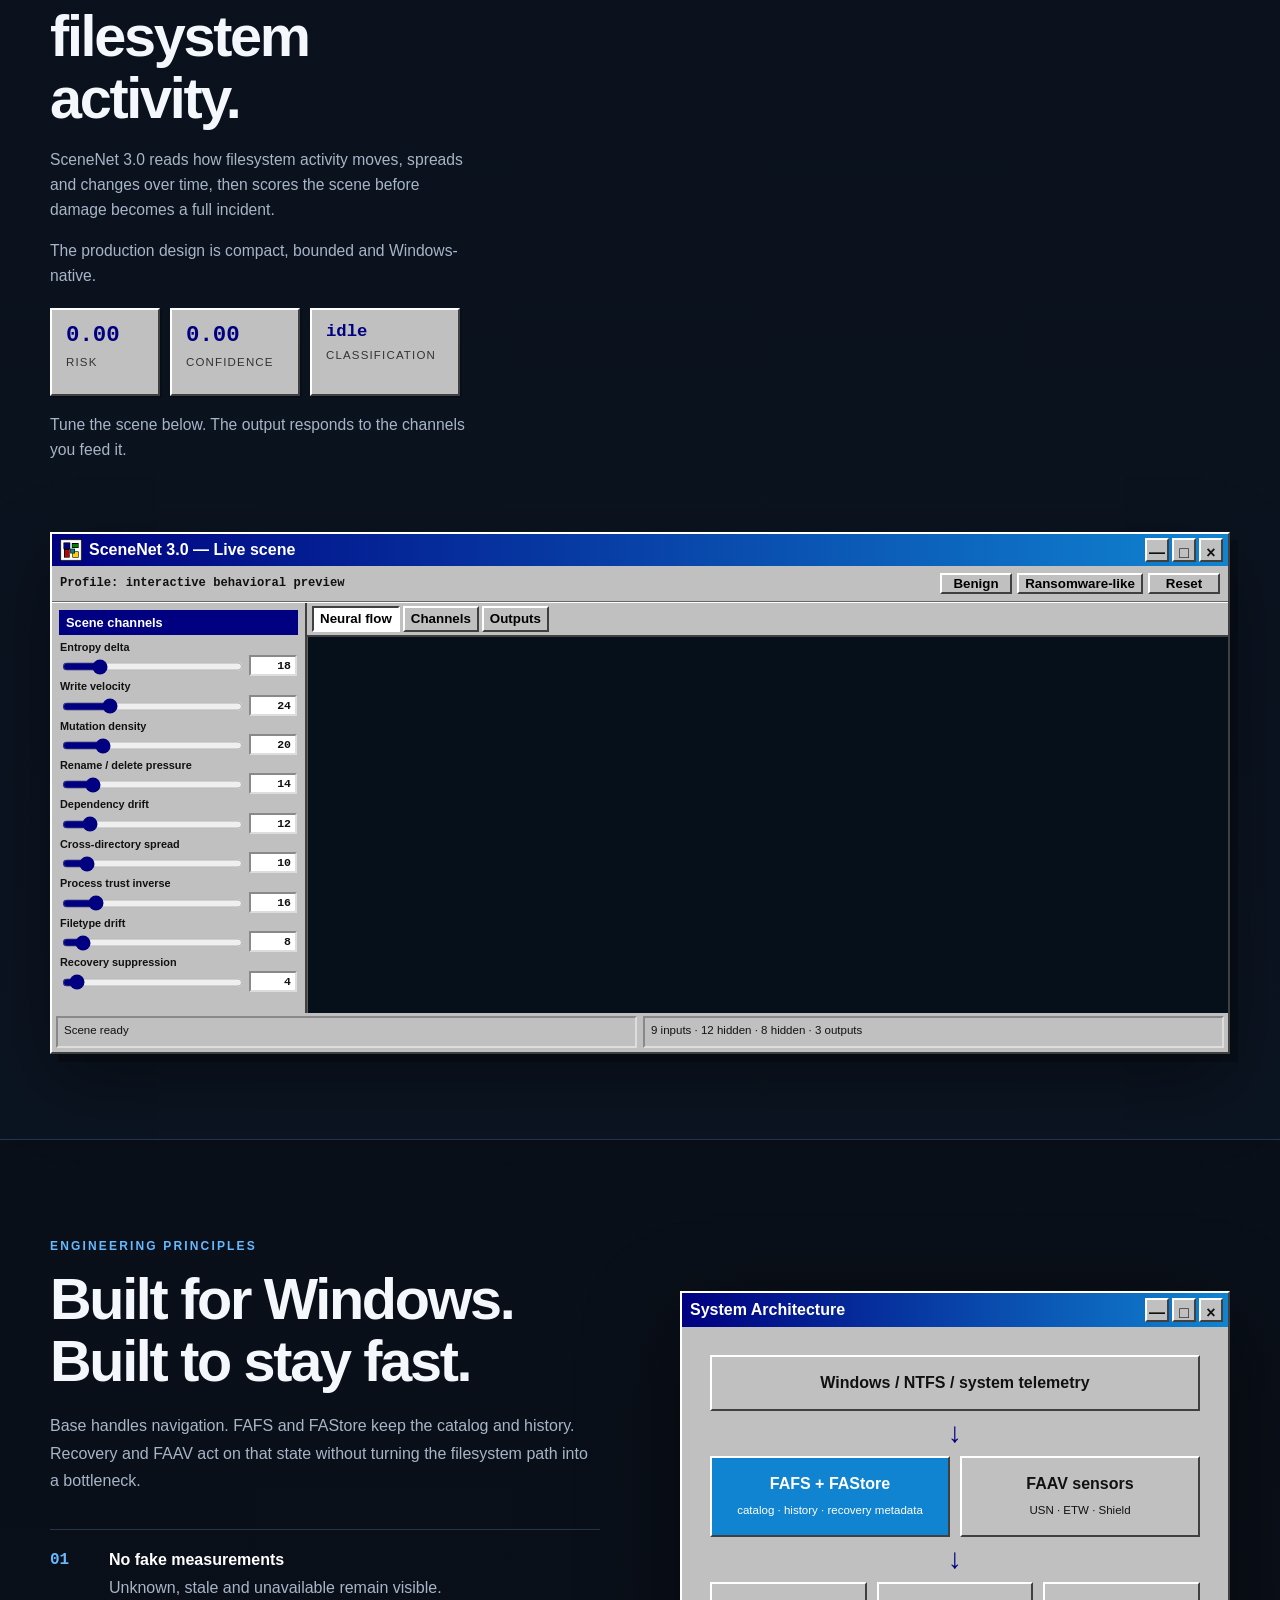
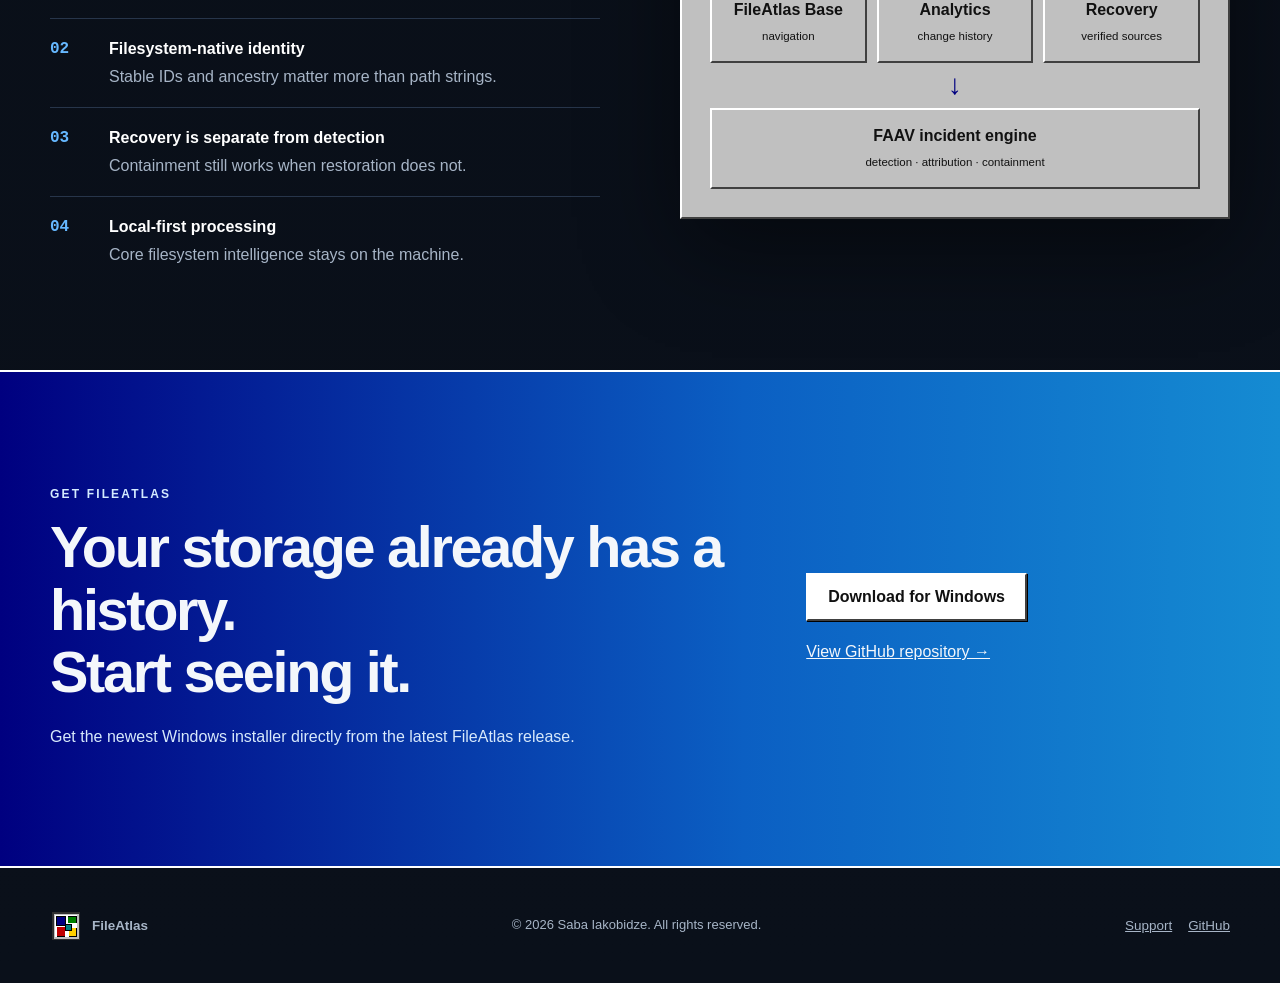
==== commit af446acb: "Add FileAtlas Slope page and top navigation link" ====
--- a/site/index.html
+++ b/site/index.html
@@ -34,6 +34,7 @@
       <a href="#screens">Screens</a>
       <a href="#architecture">Architecture</a>
       <a href="#download">Download</a>
+      <a href="fileatlas-slope.html">Try FileAtlas Slope</a>
     </nav>
     <div class="clock" id="clock">--:--</div>
   </header>
